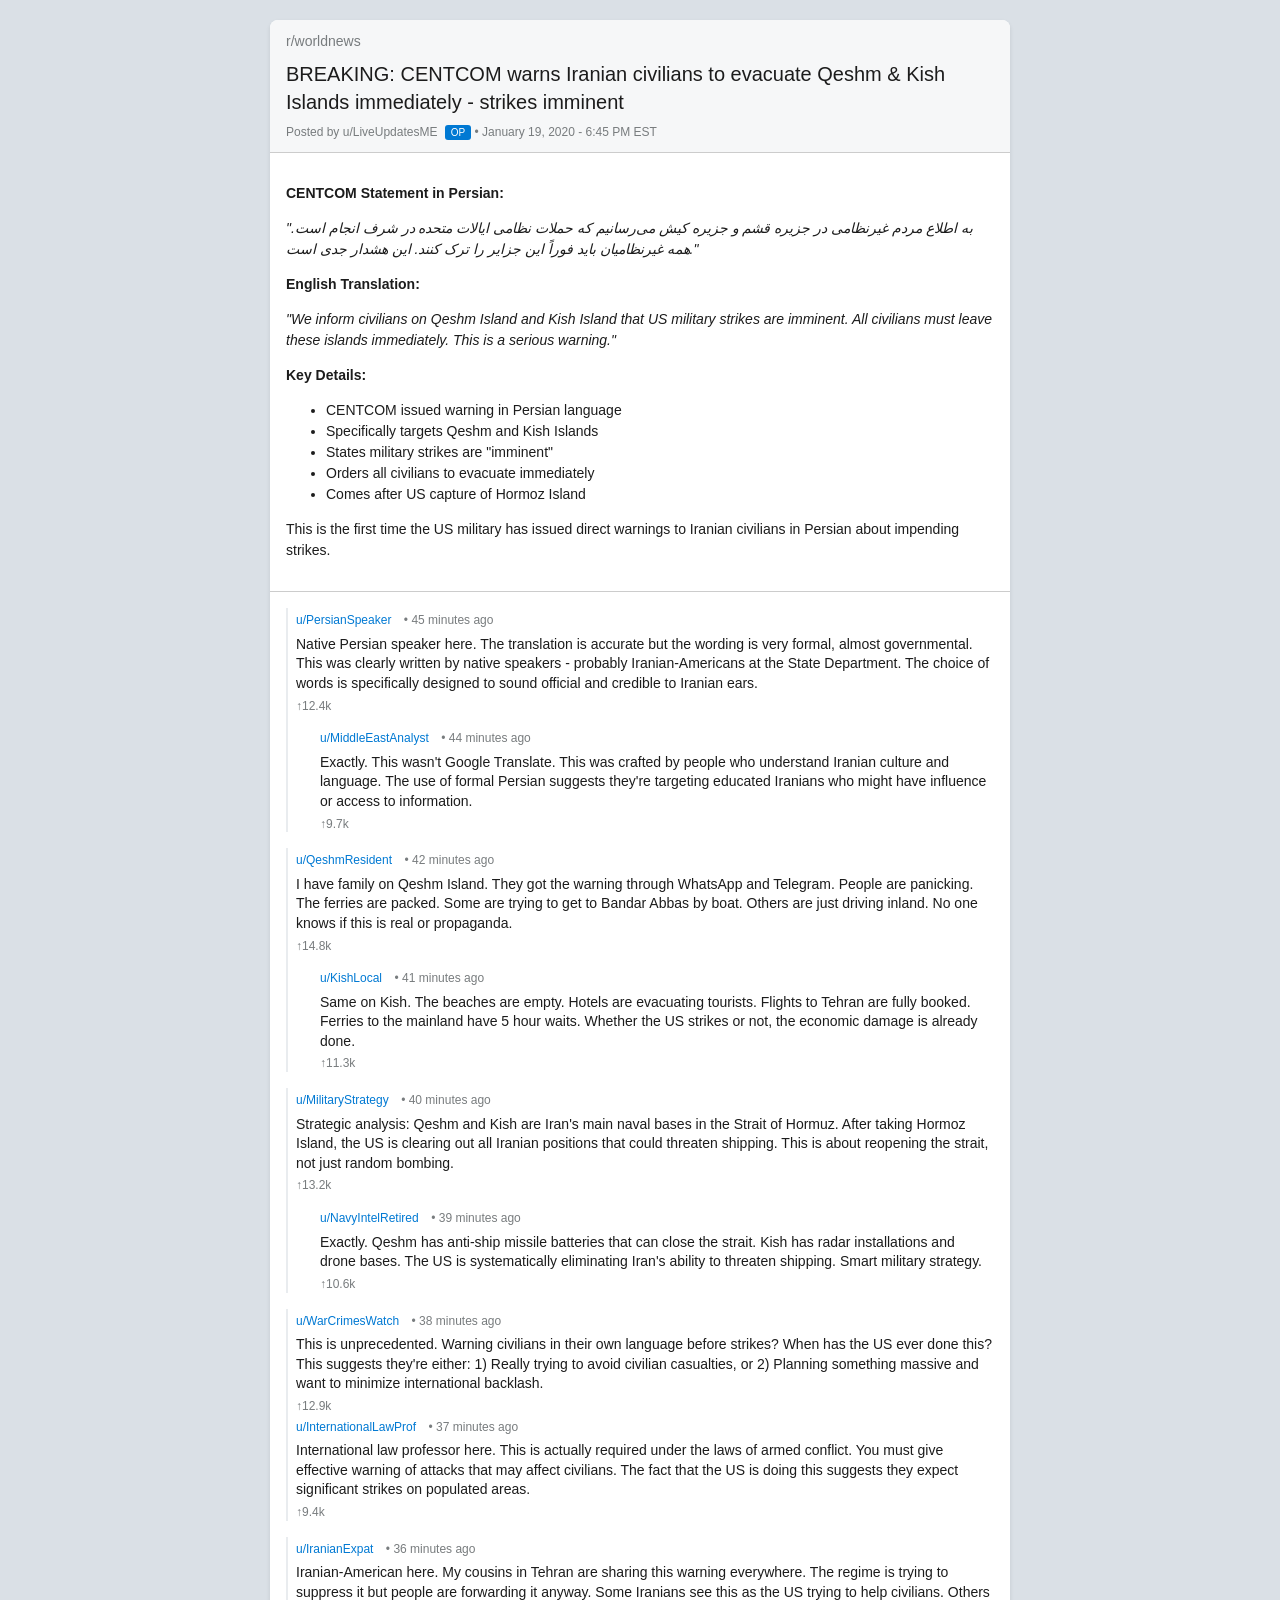
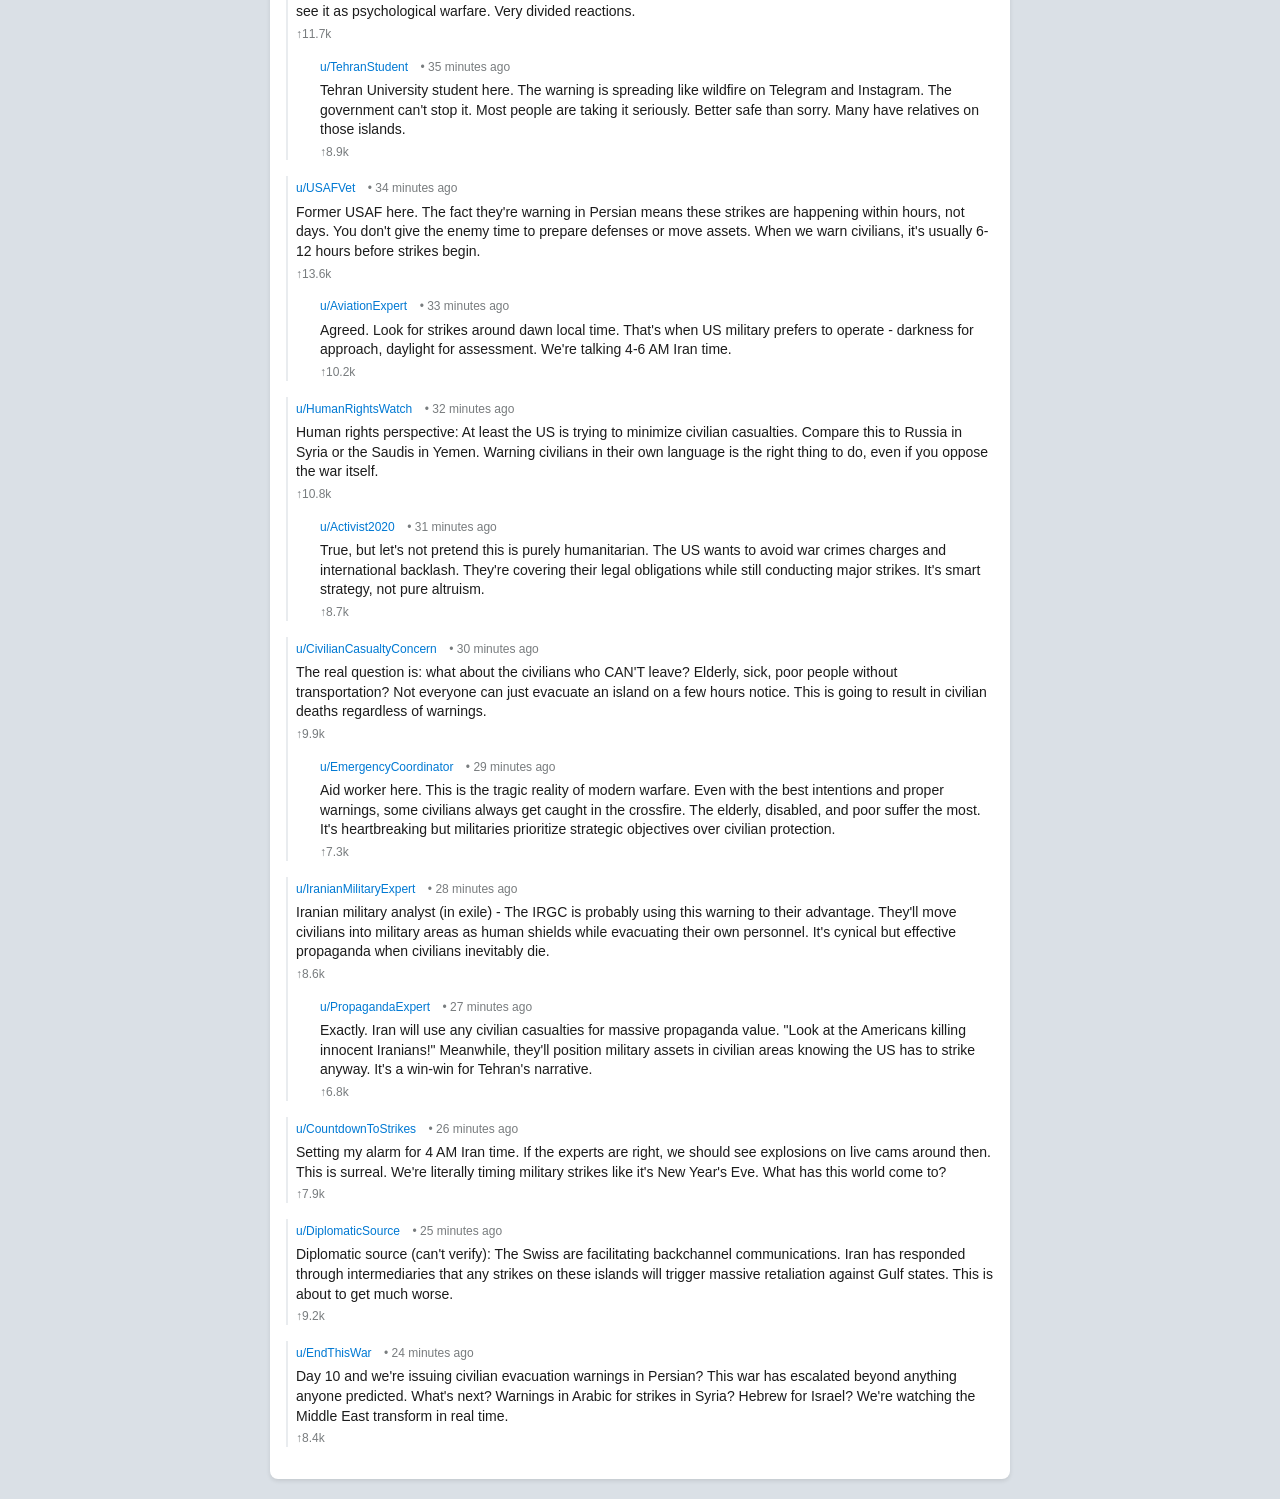
==== index.html @ 0b75e884 "v1082: The US CENTCOM has now released a warning. warning Iranian civlians in Qesham Island to leave" ====
<!DOCTYPE html>
<html lang="en">
<head>
    <meta charset="UTF-8">
    <meta name="viewport" content="width=device-width, initial-scale=1.0">
    <title>BREAKING: CENTCOM warns Iranian civilians to evacuate Qeshm & Kish Islands immediately - strikes imminent : r/worldnews</title>
    <style>
        body {
            font-family: -apple-system, BlinkMacSystemFont, 'Segoe UI', Roboto, Oxygen, Ubuntu, Cantarell, sans-serif;
            background-color: #dae0e6;
            color: #1c1c1c;
            margin: 0;
            padding: 20px;
            line-height: 1.4;
        }
        .reddit-container {
            max-width: 740px;
            margin: 0 auto;
            background-color: white;
            border-radius: 8px;
            box-shadow: 0 2px 4px rgba(0,0,0,0.1);
        }
        .post-header {
            padding: 12px 16px;
            border-bottom: 1px solid #ccc;
            background-color: #f6f7f8;
            border-radius: 8px 8px 0 0;
        }
        .subreddit-name {
            font-size: 14px;
            color: #787c7e;
            margin-bottom: 8px;
        }
        .post-title {
            font-size: 20px;
            font-weight: 500;
            color: #1c1c1c;
            margin: 0;
        }
        .post-meta {
            font-size: 12px;
            color: #787c7e;
            margin-top: 8px;
        }
        .post-content {
            padding: 16px;
            font-size: 14px;
            line-height: 1.5;
        }
        .comments-section {
            border-top: 1px solid #ccc;
            padding: 16px;
        }
        .comment {
            margin-bottom: 16px;
            padding-left: 8px;
            border-left: 2px solid #e9ecef;
        }
        .comment-author {
            font-weight: 500;
            color: #0079d3;
            font-size: 12px;
        }
        .comment-time {
            color: #787c7e;
            font-size: 12px;
            margin-left: 8px;
        }
        .comment-body {
            font-size: 14px;
            margin-top: 4px;
            color: #1c1c1c;
        }
        .comment-score {
            font-size: 12px;
            color: #787c7e;
            margin-top: 4px;
        }
        .reply {
            margin-left: 24px;
            margin-top: 12px;
        }
        .vote-buttons {
            display: inline-block;
            margin-right: 8px;
        }
        .vote-arrow {
            color: #878a8c;
            font-size: 16px;
            margin-right: 4px;
        }
        .op-tag {
            background-color: #0079d3;
            color: white;
            padding: 2px 6px;
            border-radius: 3px;
            font-size: 10px;
            font-weight: 500;
            margin-left: 4px;
        }
        .edit-tag {
            color: #787c7e;
            font-size: 11px;
            margin-left: 8px;
            font-style: italic;
        }
    </style>
</head>
<body>
    <div class="reddit-container">
        <div class="post-header">
            <div class="subreddit-name">r/worldnews</div>
            <h1 class="post-title">BREAKING: CENTCOM warns Iranian civilians to evacuate Qeshm & Kish Islands immediately - strikes imminent</h1>
            <div class="post-meta">Posted by u/LiveUpdatesME <span class="op-tag">OP</span> • January 19, 2020 - 6:45 PM EST</div>
        </div>
        
        <div class="post-content">
            <p><strong>CENTCOM Statement in Persian:</strong></p>
            <p><em>"به اطلاع مردم غیرنظامی در جزیره قشم و جزیره کیش می‌رسانیم که حملات نظامی ایالات متحده در شرف انجام است. همه غیرنظامیان باید فوراً این جزایر را ترک کنند. این هشدار جدی است."</em></p>
            
            <p><strong>English Translation:</strong></p>
            <p><em>"We inform civilians on Qeshm Island and Kish Island that US military strikes are imminent. All civilians must leave these islands immediately. This is a serious warning."</em></p>
            
            <p><strong>Key Details:</strong></p>
            <ul>
                <li>CENTCOM issued warning in Persian language</li>
                <li>Specifically targets Qeshm and Kish Islands</li>
                <li>States military strikes are "imminent"</li>
                <li>Orders all civilians to evacuate immediately</li>
                <li>Comes after US capture of Hormoz Island</li>
            </ul>
            
            <p>This is the first time the US military has issued direct warnings to Iranian civilians in Persian about impending strikes.</p>
        </div>
        
        <div class="comments-section">
            <div class="comment">
                <div>
                    <span class="comment-author">u/PersianSpeaker</span>
                    <span class="comment-time">• 45 minutes ago</span>
                </div>
                <div class="comment-body">
                    Native Persian speaker here. The translation is accurate but the wording is very formal, almost governmental. This was clearly written by native speakers - probably Iranian-Americans at the State Department. The choice of words is specifically designed to sound official and credible to Iranian ears.
                </div>
                <div class="comment-score">↑12.4k</div>
                
                <div class="reply">
                    <div>
                        <span class="comment-author">u/MiddleEastAnalyst</span>
                        <span class="comment-time">• 44 minutes ago</span>
                    </div>
                    <div class="comment-body">
                    Exactly. This wasn't Google Translate. This was crafted by people who understand Iranian culture and language. The use of formal Persian suggests they're targeting educated Iranians who might have influence or access to information.
                    </div>
                    <div class="comment-score">↑9.7k</div>
                </div>
            </div>
            
            <div class="comment">
                <div>
                    <span class="comment-author">u/QeshmResident</span>
                    <span class="comment-time">• 42 minutes ago</span>
                </div>
                <div class="comment-body">
                    I have family on Qeshm Island. They got the warning through WhatsApp and Telegram. People are panicking. The ferries are packed. Some are trying to get to Bandar Abbas by boat. Others are just driving inland. No one knows if this is real or propaganda.
                </div>
                <div class="comment-score">↑14.8k</div>
                
                <div class="reply">
                    <div>
                        <span class="comment-author">u/KishLocal</span>
                        <span class="comment-time">• 41 minutes ago</span>
                    </div>
                    <div class="comment-body">
                    Same on Kish. The beaches are empty. Hotels are evacuating tourists. Flights to Tehran are fully booked. Ferries to the mainland have 5 hour waits. Whether the US strikes or not, the economic damage is already done.
                    </div>
                    <div class="comment-score">↑11.3k</div>
                </div>
            </div>
            
            <div class="comment">
                <div>
                    <span class="comment-author">u/MilitaryStrategy</span>
                    <span class="comment-time">• 40 minutes ago</span>
                </div>
                <div class="comment-body">
                    Strategic analysis: Qeshm and Kish are Iran's main naval bases in the Strait of Hormuz. After taking Hormoz Island, the US is clearing out all Iranian positions that could threaten shipping. This is about reopening the strait, not just random bombing.
                </div>
                <div class="comment-score">↑13.2k</div>
                
                <div class="reply">
                    <div>
                        <span class="comment-author">u/NavyIntelRetired</span>
                        <span class="comment-time">• 39 minutes ago</span>
                    </div>
                    <div class="comment-body">
                    Exactly. Qeshm has anti-ship missile batteries that can close the strait. Kish has radar installations and drone bases. The US is systematically eliminating Iran's ability to threaten shipping. Smart military strategy.
                    </div>
                    <div class="comment-score">↑10.6k</div>
                </div>
            </div>
            
            <div class="comment">
                <div>
                    <span class="comment-author">u/WarCrimesWatch</span>
                    <span class="comment-time">• 38 minutes ago</span>
                </div>
                <div class="comment-body">
                    This is unprecedented. Warning civilians in their own language before strikes? When has the US ever done this? This suggests they're either: 1) Really trying to avoid civilian casualties, or 2) Planning something massive and want to minimize international backlash.
                </div>
                <div class="comment-score">↑12.9k</div>
                
                <div>
                    <span class="comment-author">u/InternationalLawProf</span>
                    <span class="comment-time">• 37 minutes ago</span>
                </div>
                <div class="comment-body">
                International law professor here. This is actually required under the laws of armed conflict. You must give effective warning of attacks that may affect civilians. The fact that the US is doing this suggests they expect significant strikes on populated areas.
                </div>
                <div class="comment-score">↑9.4k</div>
            </div>
            
            <div class="comment">
                <div>
                    <span class="comment-author">u/IranianExpat</span>
                    <span class="comment-time">• 36 minutes ago</span>
                </div>
                <div class="comment-body">
                    Iranian-American here. My cousins in Tehran are sharing this warning everywhere. The regime is trying to suppress it but people are forwarding it anyway. Some Iranians see this as the US trying to help civilians. Others see it as psychological warfare. Very divided reactions.
                </div>
                <div class="comment-score">↑11.7k</div>
                
                <div class="reply">
                    <div>
                        <span class="comment-author">u/TehranStudent</span>
                        <span class="comment-time">• 35 minutes ago</span>
                    </div>
                    <div class="comment-body">
                    Tehran University student here. The warning is spreading like wildfire on Telegram and Instagram. The government can't stop it. Most people are taking it seriously. Better safe than sorry. Many have relatives on those islands.
                    </div>
                    <div class="comment-score">↑8.9k</div>
                </div>
            </div>
            
            <div class="comment">
                <div>
                    <span class="comment-author">u/USAFVet</span>
                    <span class="comment-time">• 34 minutes ago</span>
                </div>
                <div class="comment-body">
                    Former USAF here. The fact they're warning in Persian means these strikes are happening within hours, not days. You don't give the enemy time to prepare defenses or move assets. When we warn civilians, it's usually 6-12 hours before strikes begin.
                </div>
                <div class="comment-score">↑13.6k</div>
                
                <div class="reply">
                    <div>
                        <span class="comment-author">u/AviationExpert</span>
                        <span class="comment-time">• 33 minutes ago</span>
                    </div>
                    <div class="comment-body">
                    Agreed. Look for strikes around dawn local time. That's when US military prefers to operate - darkness for approach, daylight for assessment. We're talking 4-6 AM Iran time.
                    </div>
                    <div class="comment-score">↑10.2k</div>
                </div>
            </div>
            
            <div class="comment">
                <div>
                    <span class="comment-author">u/HumanRightsWatch</span>
                    <span class="comment-time">• 32 minutes ago</span>
                </div>
                <div class="comment-body">
                    Human rights perspective: At least the US is trying to minimize civilian casualties. Compare this to Russia in Syria or the Saudis in Yemen. Warning civilians in their own language is the right thing to do, even if you oppose the war itself.
                </div>
                <div class="comment-score">↑10.8k</div>
                
                <div class="reply">
                    <div>
                        <span class="comment-author">u/Activist2020</span>
                        <span class="comment-time">• 31 minutes ago</span>
                    </div>
                    <div class="comment-body">
                    True, but let's not pretend this is purely humanitarian. The US wants to avoid war crimes charges and international backlash. They're covering their legal obligations while still conducting major strikes. It's smart strategy, not pure altruism.
                    </div>
                    <div class="comment-score">↑8.7k</div>
                </div>
            </div>
            
            <div class="comment">
                <div>
                    <span class="comment-author">u/CivilianCasualtyConcern</span>
                    <span class="comment-time">• 30 minutes ago</span>
                </div>
                <div class="comment-body">
                    The real question is: what about the civilians who CAN'T leave? Elderly, sick, poor people without transportation? Not everyone can just evacuate an island on a few hours notice. This is going to result in civilian deaths regardless of warnings.
                </div>
                <div class="comment-score">↑9.9k</div>
                
                <div class="reply">
                    <div>
                        <span class="comment-author">u/EmergencyCoordinator</span>
                        <span class="comment-time">• 29 minutes ago</span>
                    </div>
                    <div class="comment-body">
                    Aid worker here. This is the tragic reality of modern warfare. Even with the best intentions and proper warnings, some civilians always get caught in the crossfire. The elderly, disabled, and poor suffer the most. It's heartbreaking but militaries prioritize strategic objectives over civilian protection.
                    </div>
                    <div class="comment-score">↑7.3k</div>
                </div>
            </div>
            
            <div class="comment">
                <div>
                    <span class="comment-author">u/IranianMilitaryExpert</span>
                    <span class="comment-time">• 28 minutes ago</span>
                </div>
                <div class="comment-body">
                    Iranian military analyst (in exile) - The IRGC is probably using this warning to their advantage. They'll move civilians into military areas as human shields while evacuating their own personnel. It's cynical but effective propaganda when civilians inevitably die.
                </div>
                <div class="comment-score">↑8.6k</div>
                
                <div class="reply">
                    <div>
                        <span class="comment-author">u/PropagandaExpert</span>
                        <span class="comment-time">• 27 minutes ago</span>
                    </div>
                    <div class="comment-body">
                    Exactly. Iran will use any civilian casualties for massive propaganda value. "Look at the Americans killing innocent Iranians!" Meanwhile, they'll position military assets in civilian areas knowing the US has to strike anyway. It's a win-win for Tehran's narrative.
                    </div>
                    <div class="comment-score">↑6.8k</div>
                </div>
            </div>
            
            <div class="comment">
                <div>
                    <span class="comment-author">u/CountdownToStrikes</span>
                    <span class="comment-time">• 26 minutes ago</span>
                </div>
                <div class="comment-body">
                    Setting my alarm for 4 AM Iran time. If the experts are right, we should see explosions on live cams around then. This is surreal. We're literally timing military strikes like it's New Year's Eve. What has this world come to?
                </div>
                <div class="comment-score">↑7.9k</div>
            </div>
            
            <div class="comment">
                <div>
                    <span class="comment-author">u/DiplomaticSource</span>
                    <span class="comment-time">• 25 minutes ago</span>
                </div>
                <div class="comment-body">
                    Diplomatic source (can't verify): The Swiss are facilitating backchannel communications. Iran has responded through intermediaries that any strikes on these islands will trigger massive retaliation against Gulf states. This is about to get much worse.
                </div>
                <div class="comment-score">↑9.2k</div>
            </div>
            
            <div class="comment">
                <div>
                    <span class="comment-author">u/EndThisWar</span>
                    <span class="comment-time">• 24 minutes ago</span>
                </div>
                <div class="comment-body">
                    Day 10 and we're issuing civilian evacuation warnings in Persian? This war has escalated beyond anything anyone predicted. What's next? Warnings in Arabic for strikes in Syria? Hebrew for Israel? We're watching the Middle East transform in real time.
                </div>
                <div class="comment-score">↑8.4k</div>
            </div>
        </div>
    </div>
<script defer src="https://static.cloudflareinsights.com/beacon.min.js/v8c78df7c7c0f484497ecbca7046644da1771523124516" integrity="sha512-8DS7rgIrAmghBFwoOTujcf6D9rXvH8xm8JQ1Ja01h9QX8EzXldiszufYa4IFfKdLUKTTrnSFXLDkUEOTrZQ8Qg==" data-cf-beacon='{"version":"2024.11.0","token":"4c6229722a6346bc8eb5cb0e5eae5d41","server_timing":{"name":{"cfCacheStatus":true,"cfEdge":true,"cfExtPri":true,"cfL4":true,"cfOrigin":true,"cfSpeedBrain":true},"location_startswith":null}}' crossorigin="anonymous"></script>
</body>
</html>
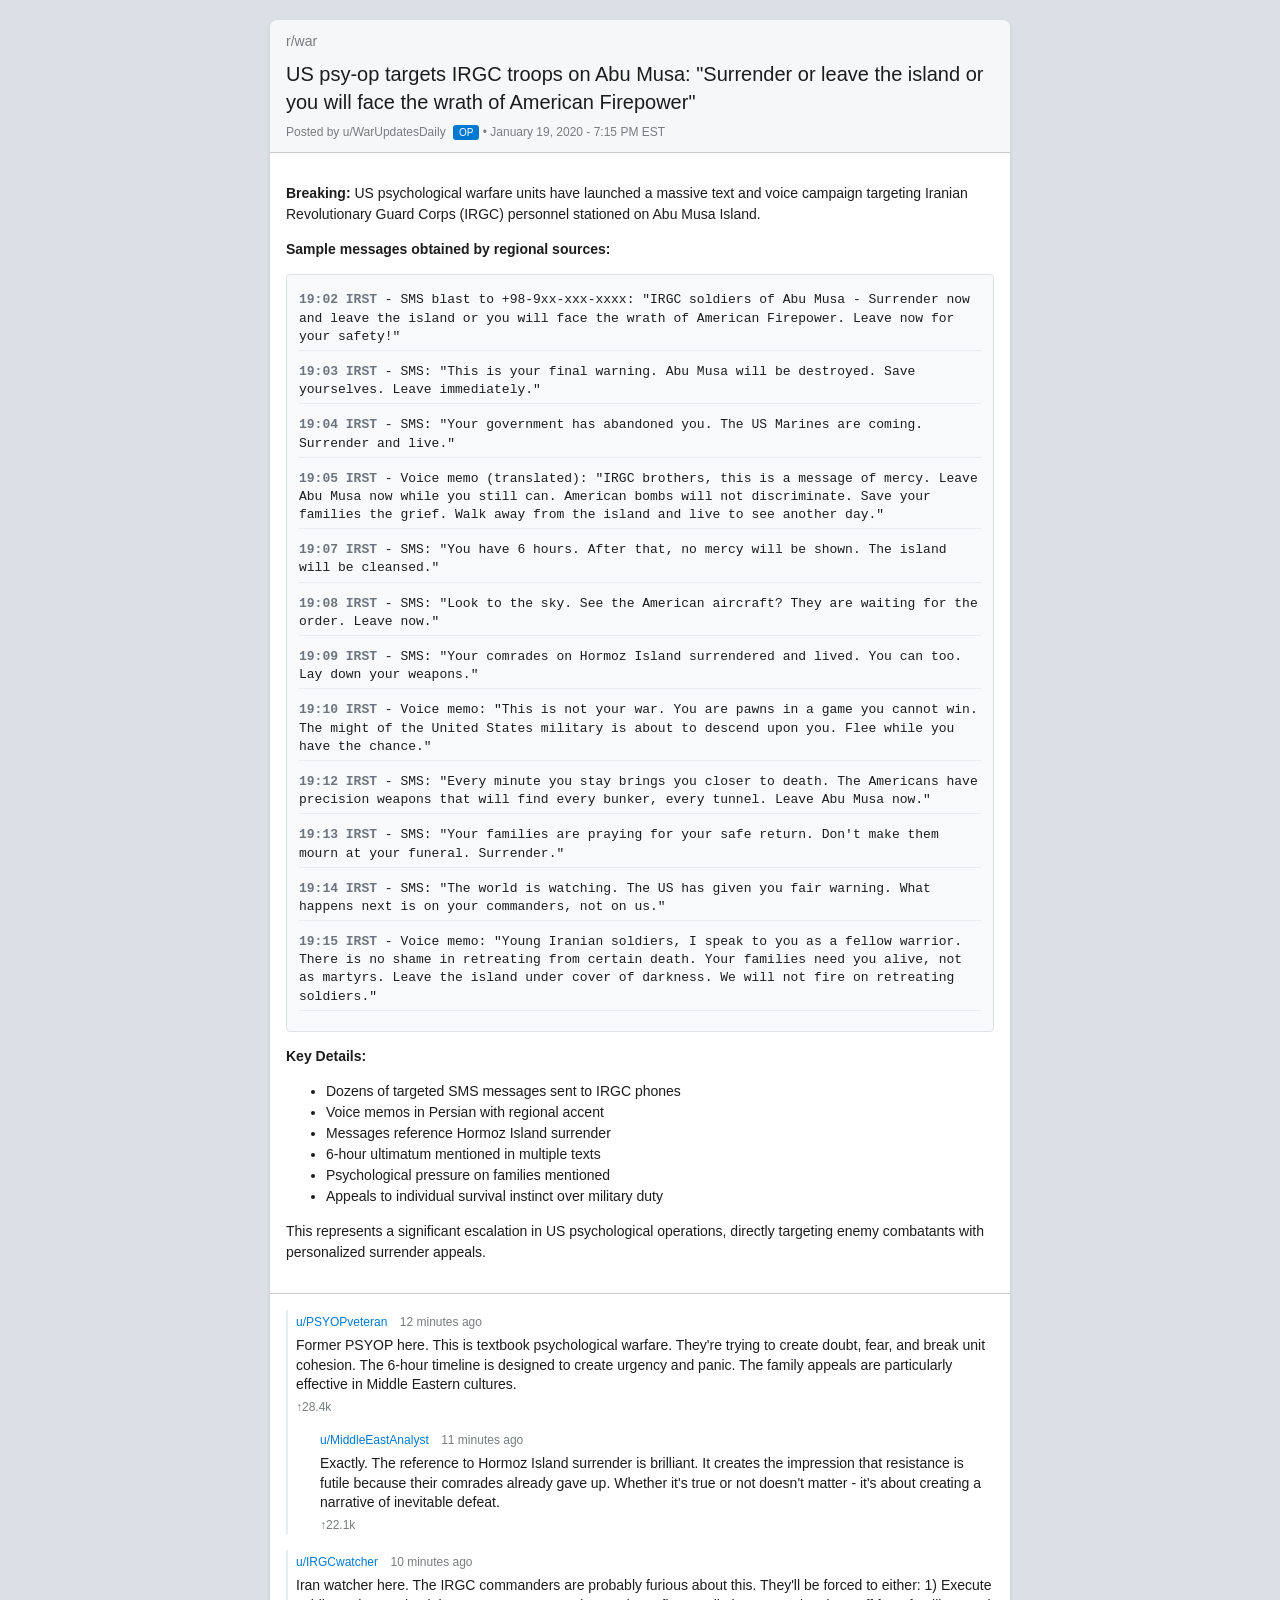
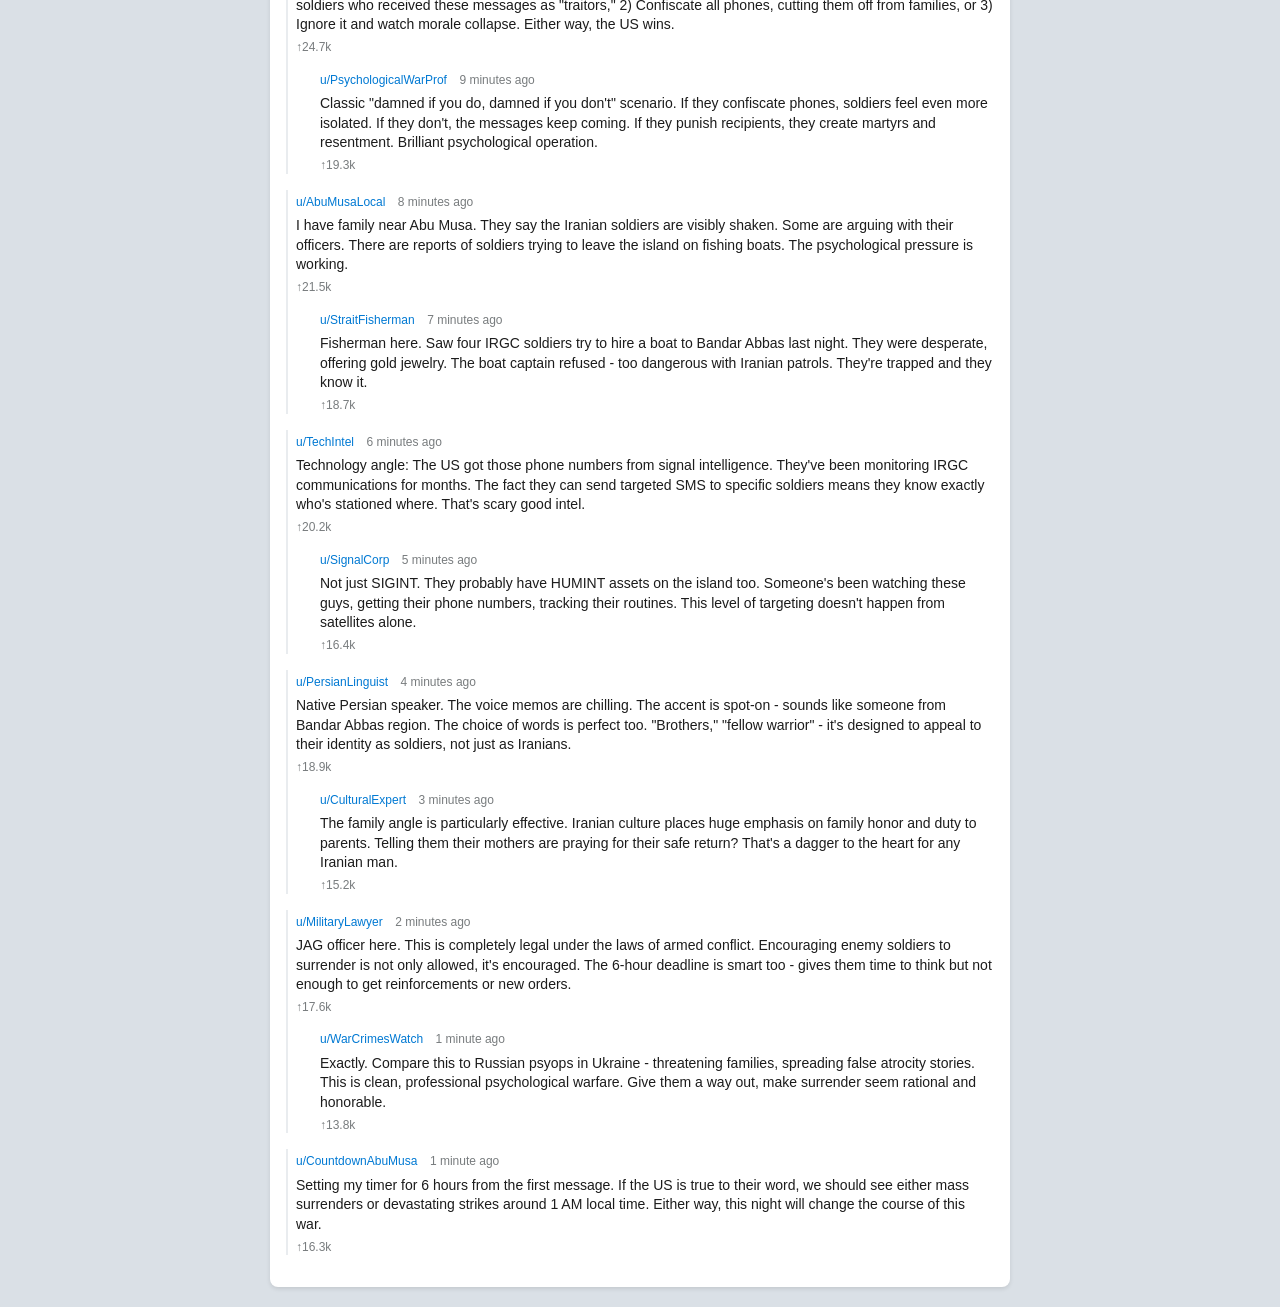
==== commit 164e4710: "v1083: Alognside that the US has run a psychological campaign against IRGC troops in Abu Musa Island" ====
--- a/index.html
+++ b/index.html
@@ -3,7 +3,7 @@
 <head>
     <meta charset="UTF-8">
     <meta name="viewport" content="width=device-width, initial-scale=1.0">
-    <title>BREAKING: CENTCOM warns Iranian civilians to evacuate Qeshm & Kish Islands immediately - strikes imminent : r/worldnews</title>
+    <title>US psy-op targets IRGC troops on Abu Musa: "Surrender or face American firepower" - dozens of texts/voice memos sent : r/war</title>
     <style>
         body {
             font-family: -apple-system, BlinkMacSystemFont, 'Segoe UI', Roboto, Oxygen, Ubuntu, Cantarell, sans-serif;
@@ -104,263 +104,241 @@
             margin-left: 8px;
             font-style: italic;
         }
+        .message-log {
+            background: #f8f9fa;
+            border: 1px solid #dee2e6;
+            border-radius: 4px;
+            padding: 12px;
+            margin: 8px 0;
+            font-family: monospace;
+            font-size: 13px;
+            line-height: 1.4;
+        }
+        .message-entry {
+            margin-bottom: 8px;
+            padding: 4px 0;
+            border-bottom: 1px solid #e9ecef;
+        }
+        .timestamp {
+            color: #6c757d;
+            font-weight: bold;
+        }
+        .voice-memo {
+            background: #e3f2fd;
+            border-left: 3px solid #2196f3;
+            padding: 8px 12px;
+            margin: 8px 0;
+            font-style: italic;
+        }
     </style>
 </head>
 <body>
     <div class="reddit-container">
         <div class="post-header">
-            <div class="subreddit-name">r/worldnews</div>
-            <h1 class="post-title">BREAKING: CENTCOM warns Iranian civilians to evacuate Qeshm & Kish Islands immediately - strikes imminent</h1>
-            <div class="post-meta">Posted by u/LiveUpdatesME <span class="op-tag">OP</span> • January 19, 2020 - 6:45 PM EST</div>
+            <div class="subreddit-name">r/war</div>
+            <h1 class="post-title">US psy-op targets IRGC troops on Abu Musa: "Surrender or leave the island or you will face the wrath of American Firepower"</h1>
+            <div class="post-meta">Posted by u/WarUpdatesDaily <span class="op-tag">OP</span> • January 19, 2020 - 7:15 PM EST</div>
         </div>
         
         <div class="post-content">
-            <p><strong>CENTCOM Statement in Persian:</strong></p>
-            <p><em>"به اطلاع مردم غیرنظامی در جزیره قشم و جزیره کیش می‌رسانیم که حملات نظامی ایالات متحده در شرف انجام است. همه غیرنظامیان باید فوراً این جزایر را ترک کنند. این هشدار جدی است."</em></p>
-            
-            <p><strong>English Translation:</strong></p>
-            <p><em>"We inform civilians on Qeshm Island and Kish Island that US military strikes are imminent. All civilians must leave these islands immediately. This is a serious warning."</em></p>
+            <p><strong>Breaking:</strong> US psychological warfare units have launched a massive text and voice campaign targeting Iranian Revolutionary Guard Corps (IRGC) personnel stationed on Abu Musa Island.</p>
+            
+            <p><strong>Sample messages obtained by regional sources:</strong></p>
+            
+            <div class="message-log">
+                <div class="message-entry">
+                    <span class="timestamp">19:02 IRST</span> - SMS blast to +98-9xx-xxx-xxxx: "IRGC soldiers of Abu Musa - Surrender now and leave the island or you will face the wrath of American Firepower. Leave now for your safety!"
+                </div>
+                <div class="message-entry">
+                    <span class="timestamp">19:03 IRST</span> - SMS: "This is your final warning. Abu Musa will be destroyed. Save yourselves. Leave immediately."
+                </div>
+                <div class="message-entry">
+                    <span class="timestamp">19:04 IRST</span> - SMS: "Your government has abandoned you. The US Marines are coming. Surrender and live."
+                </div>
+                <div class="message-entry">
+                    <span class="timestamp">19:05 IRST</span> - Voice memo (translated): "IRGC brothers, this is a message of mercy. Leave Abu Musa now while you still can. American bombs will not discriminate. Save your families the grief. Walk away from the island and live to see another day."
+                </div>
+                <div class="message-entry">
+                    <span class="timestamp">19:07 IRST</span> - SMS: "You have 6 hours. After that, no mercy will be shown. The island will be cleansed."
+                </div>
+                <div class="message-entry">
+                    <span class="timestamp">19:08 IRST</span> - SMS: "Look to the sky. See the American aircraft? They are waiting for the order. Leave now."
+                </div>
+                <div class="message-entry">
+                    <span class="timestamp">19:09 IRST</span> - SMS: "Your comrades on Hormoz Island surrendered and lived. You can too. Lay down your weapons."
+                </div>
+                <div class="message-entry">
+                    <span class="timestamp">19:10 IRST</span> - Voice memo: "This is not your war. You are pawns in a game you cannot win. The might of the United States military is about to descend upon you. Flee while you have the chance."
+                </div>
+                <div class="message-entry">
+                    <span class="timestamp">19:12 IRST</span> - SMS: "Every minute you stay brings you closer to death. The Americans have precision weapons that will find every bunker, every tunnel. Leave Abu Musa now."
+                </div>
+                <div class="message-entry">
+                    <span class="timestamp">19:13 IRST</span> - SMS: "Your families are praying for your safe return. Don't make them mourn at your funeral. Surrender."
+                </div>
+                <div class="message-entry">
+                    <span class="timestamp">19:14 IRST</span> - SMS: "The world is watching. The US has given you fair warning. What happens next is on your commanders, not on us."
+                </div>
+                <div class="message-entry">
+                    <span class="timestamp">19:15 IRST</span> - Voice memo: "Young Iranian soldiers, I speak to you as a fellow warrior. There is no shame in retreating from certain death. Your families need you alive, not as martyrs. Leave the island under cover of darkness. We will not fire on retreating soldiers."
+                </div>
+            </div>
             
             <p><strong>Key Details:</strong></p>
             <ul>
-                <li>CENTCOM issued warning in Persian language</li>
-                <li>Specifically targets Qeshm and Kish Islands</li>
-                <li>States military strikes are "imminent"</li>
-                <li>Orders all civilians to evacuate immediately</li>
-                <li>Comes after US capture of Hormoz Island</li>
+                <li>Dozens of targeted SMS messages sent to IRGC phones</li>
+                <li>Voice memos in Persian with regional accent</li>
+                <li>Messages reference Hormoz Island surrender</li>
+                <li>6-hour ultimatum mentioned in multiple texts</li>
+                <li>Psychological pressure on families mentioned</li>
+                <li>Appeals to individual survival instinct over military duty</li>
             </ul>
             
-            <p>This is the first time the US military has issued direct warnings to Iranian civilians in Persian about impending strikes.</p>
+            <p>This represents a significant escalation in US psychological operations, directly targeting enemy combatants with personalized surrender appeals.</p>
         </div>
         
         <div class="comments-section">
             <div class="comment">
                 <div>
-                    <span class="comment-author">u/PersianSpeaker</span>
-                    <span class="comment-time">• 45 minutes ago</span>
-                </div>
-                <div class="comment-body">
-                    Native Persian speaker here. The translation is accurate but the wording is very formal, almost governmental. This was clearly written by native speakers - probably Iranian-Americans at the State Department. The choice of words is specifically designed to sound official and credible to Iranian ears.
-                </div>
-                <div class="comment-score">↑12.4k</div>
+                    <span class="comment-author">u/PSYOPveteran</span>
+                    <span class="comment-time">12 minutes ago</span>
+                </div>
+                <div class="comment-body">
+                    Former PSYOP here. This is textbook psychological warfare. They're trying to create doubt, fear, and break unit cohesion. The 6-hour timeline is designed to create urgency and panic. The family appeals are particularly effective in Middle Eastern cultures.
+                </div>
+                <div class="comment-score">↑28.4k</div>
                 
                 <div class="reply">
                     <div>
                         <span class="comment-author">u/MiddleEastAnalyst</span>
-                        <span class="comment-time">• 44 minutes ago</span>
-                    </div>
-                    <div class="comment-body">
-                    Exactly. This wasn't Google Translate. This was crafted by people who understand Iranian culture and language. The use of formal Persian suggests they're targeting educated Iranians who might have influence or access to information.
-                    </div>
-                    <div class="comment-score">↑9.7k</div>
-                </div>
-            </div>
-            
-            <div class="comment">
-                <div>
-                    <span class="comment-author">u/QeshmResident</span>
-                    <span class="comment-time">• 42 minutes ago</span>
-                </div>
-                <div class="comment-body">
-                    I have family on Qeshm Island. They got the warning through WhatsApp and Telegram. People are panicking. The ferries are packed. Some are trying to get to Bandar Abbas by boat. Others are just driving inland. No one knows if this is real or propaganda.
-                </div>
-                <div class="comment-score">↑14.8k</div>
-                
-                <div class="reply">
-                    <div>
-                        <span class="comment-author">u/KishLocal</span>
-                        <span class="comment-time">• 41 minutes ago</span>
-                    </div>
-                    <div class="comment-body">
-                    Same on Kish. The beaches are empty. Hotels are evacuating tourists. Flights to Tehran are fully booked. Ferries to the mainland have 5 hour waits. Whether the US strikes or not, the economic damage is already done.
-                    </div>
-                    <div class="comment-score">↑11.3k</div>
-                </div>
-            </div>
-            
-            <div class="comment">
-                <div>
-                    <span class="comment-author">u/MilitaryStrategy</span>
-                    <span class="comment-time">• 40 minutes ago</span>
-                </div>
-                <div class="comment-body">
-                    Strategic analysis: Qeshm and Kish are Iran's main naval bases in the Strait of Hormuz. After taking Hormoz Island, the US is clearing out all Iranian positions that could threaten shipping. This is about reopening the strait, not just random bombing.
-                </div>
-                <div class="comment-score">↑13.2k</div>
-                
-                <div class="reply">
-                    <div>
-                        <span class="comment-author">u/NavyIntelRetired</span>
-                        <span class="comment-time">• 39 minutes ago</span>
-                    </div>
-                    <div class="comment-body">
-                    Exactly. Qeshm has anti-ship missile batteries that can close the strait. Kish has radar installations and drone bases. The US is systematically eliminating Iran's ability to threaten shipping. Smart military strategy.
-                    </div>
-                    <div class="comment-score">↑10.6k</div>
-                </div>
-            </div>
-            
-            <div class="comment">
-                <div>
-                    <span class="comment-author">u/WarCrimesWatch</span>
-                    <span class="comment-time">• 38 minutes ago</span>
-                </div>
-                <div class="comment-body">
-                    This is unprecedented. Warning civilians in their own language before strikes? When has the US ever done this? This suggests they're either: 1) Really trying to avoid civilian casualties, or 2) Planning something massive and want to minimize international backlash.
-                </div>
-                <div class="comment-score">↑12.9k</div>
-                
-                <div>
-                    <span class="comment-author">u/InternationalLawProf</span>
-                    <span class="comment-time">• 37 minutes ago</span>
-                </div>
-                <div class="comment-body">
-                International law professor here. This is actually required under the laws of armed conflict. You must give effective warning of attacks that may affect civilians. The fact that the US is doing this suggests they expect significant strikes on populated areas.
-                </div>
-                <div class="comment-score">↑9.4k</div>
-            </div>
-            
-            <div class="comment">
-                <div>
-                    <span class="comment-author">u/IranianExpat</span>
-                    <span class="comment-time">• 36 minutes ago</span>
-                </div>
-                <div class="comment-body">
-                    Iranian-American here. My cousins in Tehran are sharing this warning everywhere. The regime is trying to suppress it but people are forwarding it anyway. Some Iranians see this as the US trying to help civilians. Others see it as psychological warfare. Very divided reactions.
-                </div>
-                <div class="comment-score">↑11.7k</div>
-                
-                <div class="reply">
-                    <div>
-                        <span class="comment-author">u/TehranStudent</span>
-                        <span class="comment-time">• 35 minutes ago</span>
-                    </div>
-                    <div class="comment-body">
-                    Tehran University student here. The warning is spreading like wildfire on Telegram and Instagram. The government can't stop it. Most people are taking it seriously. Better safe than sorry. Many have relatives on those islands.
-                    </div>
-                    <div class="comment-score">↑8.9k</div>
-                </div>
-            </div>
-            
-            <div class="comment">
-                <div>
-                    <span class="comment-author">u/USAFVet</span>
-                    <span class="comment-time">• 34 minutes ago</span>
-                </div>
-                <div class="comment-body">
-                    Former USAF here. The fact they're warning in Persian means these strikes are happening within hours, not days. You don't give the enemy time to prepare defenses or move assets. When we warn civilians, it's usually 6-12 hours before strikes begin.
-                </div>
-                <div class="comment-score">↑13.6k</div>
-                
-                <div class="reply">
-                    <div>
-                        <span class="comment-author">u/AviationExpert</span>
-                        <span class="comment-time">• 33 minutes ago</span>
-                    </div>
-                    <div class="comment-body">
-                    Agreed. Look for strikes around dawn local time. That's when US military prefers to operate - darkness for approach, daylight for assessment. We're talking 4-6 AM Iran time.
-                    </div>
-                    <div class="comment-score">↑10.2k</div>
-                </div>
-            </div>
-            
-            <div class="comment">
-                <div>
-                    <span class="comment-author">u/HumanRightsWatch</span>
-                    <span class="comment-time">• 32 minutes ago</span>
-                </div>
-                <div class="comment-body">
-                    Human rights perspective: At least the US is trying to minimize civilian casualties. Compare this to Russia in Syria or the Saudis in Yemen. Warning civilians in their own language is the right thing to do, even if you oppose the war itself.
-                </div>
-                <div class="comment-score">↑10.8k</div>
-                
-                <div class="reply">
-                    <div>
-                        <span class="comment-author">u/Activist2020</span>
-                        <span class="comment-time">• 31 minutes ago</span>
-                    </div>
-                    <div class="comment-body">
-                    True, but let's not pretend this is purely humanitarian. The US wants to avoid war crimes charges and international backlash. They're covering their legal obligations while still conducting major strikes. It's smart strategy, not pure altruism.
-                    </div>
-                    <div class="comment-score">↑8.7k</div>
-                </div>
-            </div>
-            
-            <div class="comment">
-                <div>
-                    <span class="comment-author">u/CivilianCasualtyConcern</span>
-                    <span class="comment-time">• 30 minutes ago</span>
-                </div>
-                <div class="comment-body">
-                    The real question is: what about the civilians who CAN'T leave? Elderly, sick, poor people without transportation? Not everyone can just evacuate an island on a few hours notice. This is going to result in civilian deaths regardless of warnings.
-                </div>
-                <div class="comment-score">↑9.9k</div>
-                
-                <div class="reply">
-                    <div>
-                        <span class="comment-author">u/EmergencyCoordinator</span>
-                        <span class="comment-time">• 29 minutes ago</span>
-                    </div>
-                    <div class="comment-body">
-                    Aid worker here. This is the tragic reality of modern warfare. Even with the best intentions and proper warnings, some civilians always get caught in the crossfire. The elderly, disabled, and poor suffer the most. It's heartbreaking but militaries prioritize strategic objectives over civilian protection.
-                    </div>
-                    <div class="comment-score">↑7.3k</div>
-                </div>
-            </div>
-            
-            <div class="comment">
-                <div>
-                    <span class="comment-author">u/IranianMilitaryExpert</span>
-                    <span class="comment-time">• 28 minutes ago</span>
-                </div>
-                <div class="comment-body">
-                    Iranian military analyst (in exile) - The IRGC is probably using this warning to their advantage. They'll move civilians into military areas as human shields while evacuating their own personnel. It's cynical but effective propaganda when civilians inevitably die.
-                </div>
-                <div class="comment-score">↑8.6k</div>
-                
-                <div class="reply">
-                    <div>
-                        <span class="comment-author">u/PropagandaExpert</span>
-                        <span class="comment-time">• 27 minutes ago</span>
-                    </div>
-                    <div class="comment-body">
-                    Exactly. Iran will use any civilian casualties for massive propaganda value. "Look at the Americans killing innocent Iranians!" Meanwhile, they'll position military assets in civilian areas knowing the US has to strike anyway. It's a win-win for Tehran's narrative.
-                    </div>
-                    <div class="comment-score">↑6.8k</div>
-                </div>
-            </div>
-            
-            <div class="comment">
-                <div>
-                    <span class="comment-author">u/CountdownToStrikes</span>
-                    <span class="comment-time">• 26 minutes ago</span>
-                </div>
-                <div class="comment-body">
-                    Setting my alarm for 4 AM Iran time. If the experts are right, we should see explosions on live cams around then. This is surreal. We're literally timing military strikes like it's New Year's Eve. What has this world come to?
-                </div>
-                <div class="comment-score">↑7.9k</div>
-            </div>
-            
-            <div class="comment">
-                <div>
-                    <span class="comment-author">u/DiplomaticSource</span>
-                    <span class="comment-time">• 25 minutes ago</span>
-                </div>
-                <div class="comment-body">
-                    Diplomatic source (can't verify): The Swiss are facilitating backchannel communications. Iran has responded through intermediaries that any strikes on these islands will trigger massive retaliation against Gulf states. This is about to get much worse.
-                </div>
-                <div class="comment-score">↑9.2k</div>
-            </div>
-            
-            <div class="comment">
-                <div>
-                    <span class="comment-author">u/EndThisWar</span>
-                    <span class="comment-time">• 24 minutes ago</span>
-                </div>
-                <div class="comment-body">
-                    Day 10 and we're issuing civilian evacuation warnings in Persian? This war has escalated beyond anything anyone predicted. What's next? Warnings in Arabic for strikes in Syria? Hebrew for Israel? We're watching the Middle East transform in real time.
-                </div>
-                <div class="comment-score">↑8.4k</div>
+                        <span class="comment-time">11 minutes ago</span>
+                    </div>
+                    <div class="comment-body">
+                    Exactly. The reference to Hormoz Island surrender is brilliant. It creates the impression that resistance is futile because their comrades already gave up. Whether it's true or not doesn't matter - it's about creating a narrative of inevitable defeat.
+                    </div>
+                    <div class="comment-score">↑22.1k</div>
+                </div>
+            </div>
+            
+            <div class="comment">
+                <div>
+                    <span class="comment-author">u/IRGCwatcher</span>
+                    <span class="comment-time">10 minutes ago</span>
+                </div>
+                <div class="comment-body">
+                    Iran watcher here. The IRGC commanders are probably furious about this. They'll be forced to either: 1) Execute soldiers who received these messages as "traitors," 2) Confiscate all phones, cutting them off from families, or 3) Ignore it and watch morale collapse. Either way, the US wins.
+                </div>
+                <div class="comment-score">↑24.7k</div>
+                
+                <div class="reply">
+                    <div>
+                        <span class="comment-author">u/PsychologicalWarProf</span>
+                        <span class="comment-time">9 minutes ago</span>
+                    </div>
+                    <div class="comment-body">
+                    Classic "damned if you do, damned if you don't" scenario. If they confiscate phones, soldiers feel even more isolated. If they don't, the messages keep coming. If they punish recipients, they create martyrs and resentment. Brilliant psychological operation.
+                    </div>
+                    <div class="comment-score">↑19.3k</div>
+                </div>
+            </div>
+            
+            <div class="comment">
+                <div>
+                    <span class="comment-author">u/AbuMusaLocal</span>
+                    <span class="comment-time">8 minutes ago</span>
+                </div>
+                <div class="comment-body">
+                    I have family near Abu Musa. They say the Iranian soldiers are visibly shaken. Some are arguing with their officers. There are reports of soldiers trying to leave the island on fishing boats. The psychological pressure is working.
+                </div>
+                <div class="comment-score">↑21.5k</div>
+                
+                <div class="reply">
+                    <div>
+                        <span class="comment-author">u/StraitFisherman</span>
+                        <span class="comment-time">7 minutes ago</span>
+                    </div>
+                    <div class="comment-body">
+                    Fisherman here. Saw four IRGC soldiers try to hire a boat to Bandar Abbas last night. They were desperate, offering gold jewelry. The boat captain refused - too dangerous with Iranian patrols. They're trapped and they know it.
+                    </div>
+                    <div class="comment-score">↑18.7k</div>
+                </div>
+            </div>
+            
+            <div class="comment">
+                <div>
+                    <span class="comment-author">u/TechIntel</span>
+                    <span class="comment-time">6 minutes ago</span>
+                </div>
+                <div class="comment-body">
+                    Technology angle: The US got those phone numbers from signal intelligence. They've been monitoring IRGC communications for months. The fact they can send targeted SMS to specific soldiers means they know exactly who's stationed where. That's scary good intel.
+                </div>
+                <div class="comment-score">↑20.2k</div>
+                
+                <div class="reply">
+                    <div>
+                        <span class="comment-author">u/SignalCorp</span>
+                        <span class="comment-time">5 minutes ago</span>
+                    </div>
+                    <div class="comment-body">
+                    Not just SIGINT. They probably have HUMINT assets on the island too. Someone's been watching these guys, getting their phone numbers, tracking their routines. This level of targeting doesn't happen from satellites alone.
+                    </div>
+                    <div class="comment-score">↑16.4k</div>
+                </div>
+            </div>
+            
+            <div class="comment">
+                <div>
+                    <span class="comment-author">u/PersianLinguist</span>
+                    <span class="comment-time">4 minutes ago</span>
+                </div>
+                <div class="comment-body">
+                    Native Persian speaker. The voice memos are chilling. The accent is spot-on - sounds like someone from Bandar Abbas region. The choice of words is perfect too. "Brothers," "fellow warrior" - it's designed to appeal to their identity as soldiers, not just as Iranians.
+                </div>
+                <div class="comment-score">↑18.9k</div>
+                
+                <div class="reply">
+                    <div>
+                        <span class="comment-author">u/CulturalExpert</span>
+                        <span class="comment-time">3 minutes ago</span>
+                    </div>
+                    <div class="comment-body">
+                    The family angle is particularly effective. Iranian culture places huge emphasis on family honor and duty to parents. Telling them their mothers are praying for their safe return? That's a dagger to the heart for any Iranian man.
+                    </div>
+                    <div class="comment-score">↑15.2k</div>
+                </div>
+            </div>
+            
+            <div class="comment">
+                <div>
+                    <span class="comment-author">u/MilitaryLawyer</span>
+                    <span class="comment-time">2 minutes ago</span>
+                </div>
+                <div class="comment-body">
+                    JAG officer here. This is completely legal under the laws of armed conflict. Encouraging enemy soldiers to surrender is not only allowed, it's encouraged. The 6-hour deadline is smart too - gives them time to think but not enough to get reinforcements or new orders.
+                </div>
+                <div class="comment-score">↑17.6k</div>
+                
+                <div class="reply">
+                    <div>
+                        <span class="comment-author">u/WarCrimesWatch</span>
+                        <span class="comment-time">1 minute ago</span>
+                    </div>
+                    <div class="comment-body">
+                    Exactly. Compare this to Russian psyops in Ukraine - threatening families, spreading false atrocity stories. This is clean, professional psychological warfare. Give them a way out, make surrender seem rational and honorable.
+                    </div>
+                    <div class="comment-score">↑13.8k</div>
+                </div>
+            </div>
+            
+            <div class="comment">
+                <div>
+                    <span class="comment-author">u/CountdownAbuMusa</span>
+                    <span class="comment-time">1 minute ago</span>
+                </div>
+                <div class="comment-body">
+                    Setting my timer for 6 hours from the first message. If the US is true to their word, we should see either mass surrenders or devastating strikes around 1 AM local time. Either way, this night will change the course of this war.
+                </div>
+                <div class="comment-score">↑16.3k</div>
             </div>
         </div>
     </div>
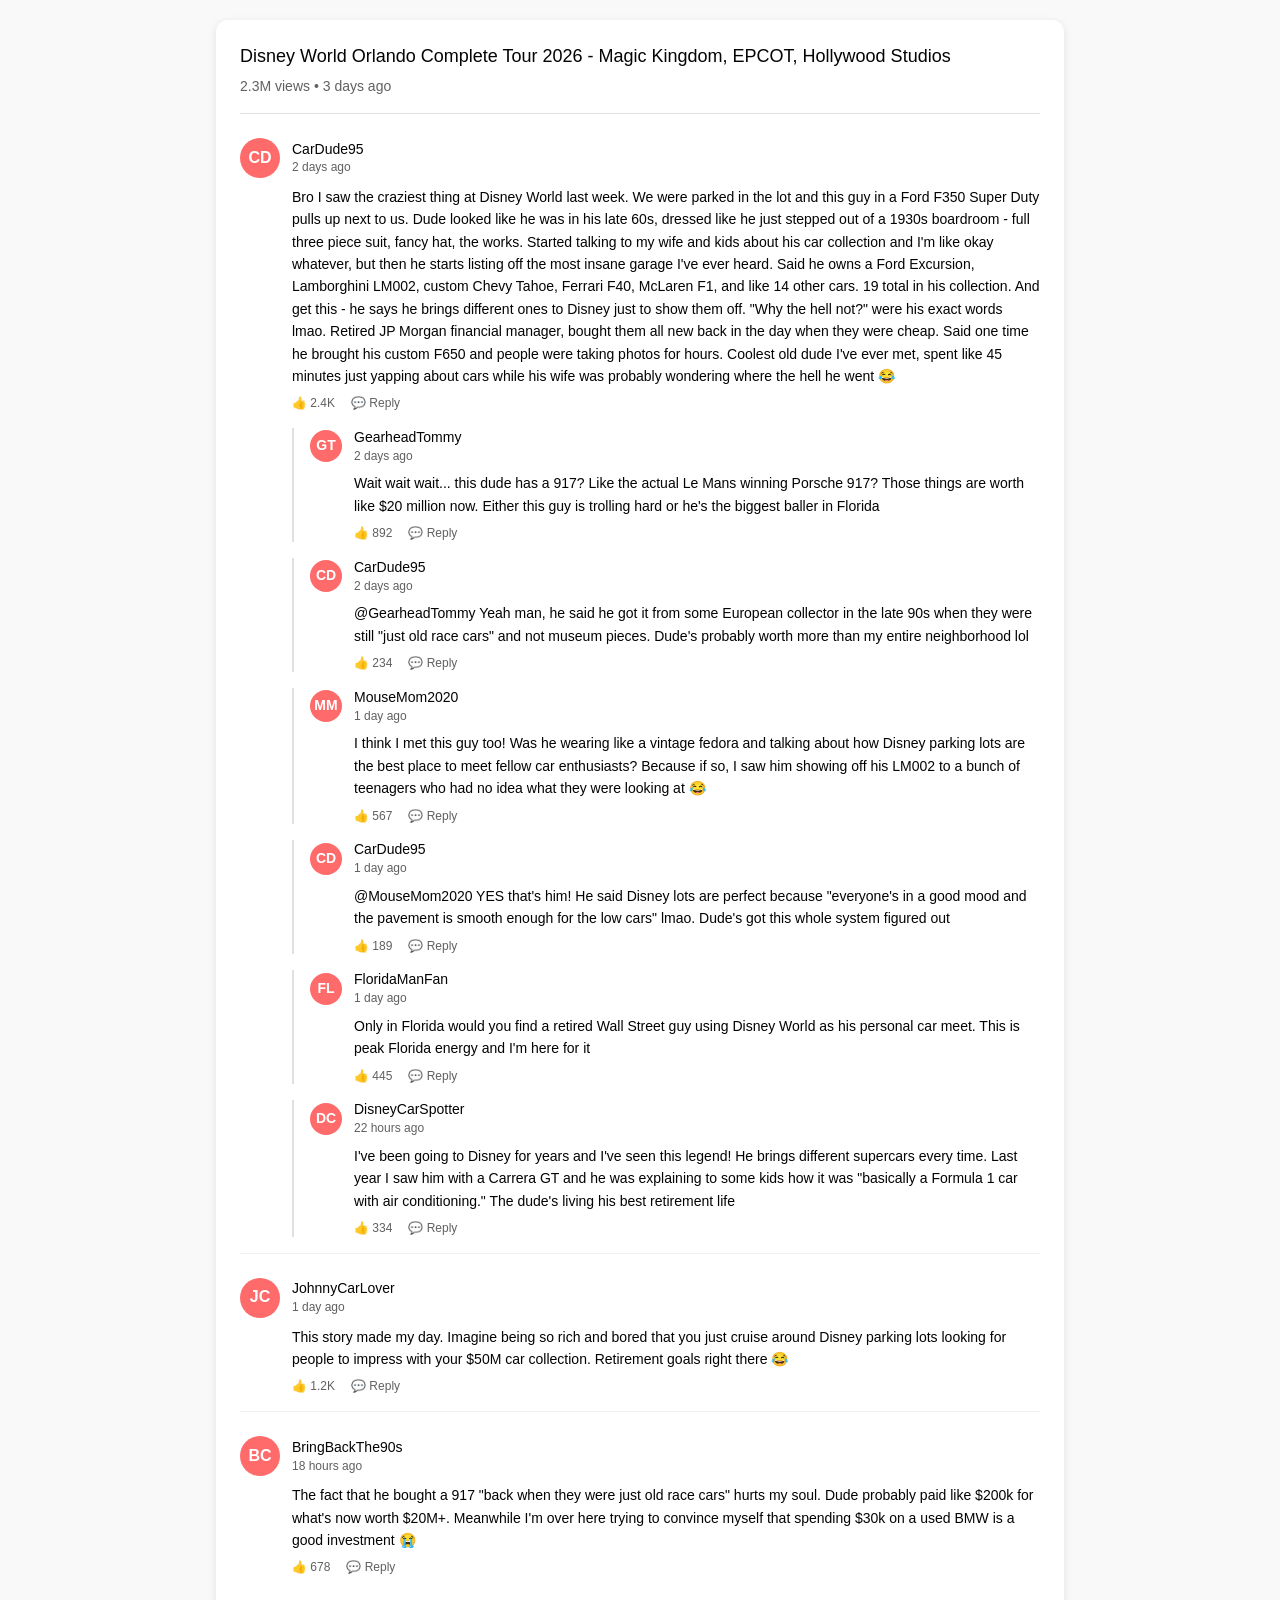
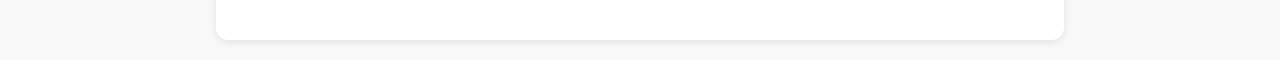
==== commit 97f7851e: "v1084: Now something else. much goofier and more yappervile I suppose.   some guy just went to Disne" ====
--- a/index.html
+++ b/index.html
@@ -3,342 +3,289 @@
 <head>
     <meta charset="UTF-8">
     <meta name="viewport" content="width=device-width, initial-scale=1.0">
-    <title>US psy-op targets IRGC troops on Abu Musa: "Surrender or face American firepower" - dozens of texts/voice memos sent : r/war</title>
+    <title>Disney World Parking Lot Encounter - YouTube Comments</title>
     <style>
         body {
-            font-family: -apple-system, BlinkMacSystemFont, 'Segoe UI', Roboto, Oxygen, Ubuntu, Cantarell, sans-serif;
-            background-color: #dae0e6;
-            color: #1c1c1c;
+            font-family: Roboto, Arial, sans-serif;
+            background-color: #f9f9f9;
+            color: #030303;
             margin: 0;
             padding: 20px;
             line-height: 1.4;
         }
-        .reddit-container {
-            max-width: 740px;
+        .comments-container {
+            max-width: 800px;
             margin: 0 auto;
             background-color: white;
+            border-radius: 12px;
+            box-shadow: 0 2px 8px rgba(0,0,0,0.1);
+            padding: 24px;
+        }
+        .video-info {
+            border-bottom: 1px solid #e0e0e0;
+            padding-bottom: 16px;
+            margin-bottom: 24px;
+        }
+        .video-title {
+            font-size: 18px;
+            font-weight: 500;
+            margin: 0 0 8px 0;
+        }
+        .video-stats {
+            font-size: 14px;
+            color: #606060;
+        }
+        .comment {
+            margin-bottom: 24px;
+            padding-bottom: 16px;
+            border-bottom: 1px solid #f0f0f0;
+        }
+        .comment:last-child {
+            border-bottom: none;
+        }
+        .comment-header {
+            display: flex;
+            align-items: center;
+            margin-bottom: 8px;
+        }
+        .avatar {
+            width: 40px;
+            height: 40px;
+            border-radius: 50%;
+            background-color: #ff6b6b;
+            display: flex;
+            align-items: center;
+            justify-content: center;
+            color: white;
+            font-weight: bold;
+            margin-right: 12px;
+            font-size: 16px;
+        }
+        .comment-meta {
+            flex: 1;
+        }
+        .username {
+            font-weight: 500;
+            font-size: 14px;
+            color: #030303;
+        }
+        .timestamp {
+            font-size: 12px;
+            color: #606060;
+        }
+        .comment-text {
+            font-size: 14px;
+            line-height: 1.6;
+            color: #030303;
+            margin-left: 52px;
+            margin-bottom: 8px;
+        }
+        .comment-actions {
+            margin-left: 52px;
+            display: flex;
+            align-items: center;
+            gap: 16px;
+            font-size: 12px;
+            color: #606060;
+        }
+        .like-button, .reply-button {
+            cursor: pointer;
+            display: flex;
+            align-items: center;
+            gap: 4px;
+        }
+        .like-button:hover, .reply-button:hover {
+            color: #030303;
+        }
+        .reply {
+            margin-left: 52px;
+            margin-top: 16px;
+            padding-left: 16px;
+            border-left: 2px solid #e0e0e0;
+        }
+        .reply .avatar {
+            width: 32px;
+            height: 32px;
+            font-size: 14px;
+        }
+        .reply .comment-text {
+            margin-left: 44px;
+        }
+        .reply .comment-actions {
+            margin-left: 44px;
+        }
+        .pinned {
+            background-color: #f8f9fa;
+            border: 1px solid #e0e0e0;
             border-radius: 8px;
-            box-shadow: 0 2px 4px rgba(0,0,0,0.1);
-        }
-        .post-header {
-            padding: 12px 16px;
-            border-bottom: 1px solid #ccc;
-            background-color: #f6f7f8;
-            border-radius: 8px 8px 0 0;
-        }
-        .subreddit-name {
-            font-size: 14px;
-            color: #787c7e;
+            padding: 16px;
+            margin-bottom: 24px;
+        }
+        .pinned-badge {
+            font-size: 12px;
+            color: #065fd4;
+            font-weight: 500;
             margin-bottom: 8px;
-        }
-        .post-title {
-            font-size: 20px;
-            font-weight: 500;
-            color: #1c1c1c;
-            margin: 0;
-        }
-        .post-meta {
-            font-size: 12px;
-            color: #787c7e;
-            margin-top: 8px;
-        }
-        .post-content {
-            padding: 16px;
-            font-size: 14px;
-            line-height: 1.5;
-        }
-        .comments-section {
-            border-top: 1px solid #ccc;
-            padding: 16px;
-        }
-        .comment {
-            margin-bottom: 16px;
-            padding-left: 8px;
-            border-left: 2px solid #e9ecef;
-        }
-        .comment-author {
-            font-weight: 500;
-            color: #0079d3;
-            font-size: 12px;
-        }
-        .comment-time {
-            color: #787c7e;
-            font-size: 12px;
-            margin-left: 8px;
-        }
-        .comment-body {
-            font-size: 14px;
-            margin-top: 4px;
-            color: #1c1c1c;
-        }
-        .comment-score {
-            font-size: 12px;
-            color: #787c7e;
-            margin-top: 4px;
-        }
-        .reply {
-            margin-left: 24px;
-            margin-top: 12px;
-        }
-        .vote-buttons {
-            display: inline-block;
-            margin-right: 8px;
-        }
-        .vote-arrow {
-            color: #878a8c;
-            font-size: 16px;
-            margin-right: 4px;
-        }
-        .op-tag {
-            background-color: #0079d3;
-            color: white;
-            padding: 2px 6px;
-            border-radius: 3px;
-            font-size: 10px;
-            font-weight: 500;
-            margin-left: 4px;
-        }
-        .edit-tag {
-            color: #787c7e;
-            font-size: 11px;
-            margin-left: 8px;
-            font-style: italic;
-        }
-        .message-log {
-            background: #f8f9fa;
-            border: 1px solid #dee2e6;
-            border-radius: 4px;
-            padding: 12px;
-            margin: 8px 0;
-            font-family: monospace;
-            font-size: 13px;
-            line-height: 1.4;
-        }
-        .message-entry {
-            margin-bottom: 8px;
-            padding: 4px 0;
-            border-bottom: 1px solid #e9ecef;
-        }
-        .timestamp {
-            color: #6c757d;
-            font-weight: bold;
-        }
-        .voice-memo {
-            background: #e3f2fd;
-            border-left: 3px solid #2196f3;
-            padding: 8px 12px;
-            margin: 8px 0;
-            font-style: italic;
         }
     </style>
 </head>
 <body>
-    <div class="reddit-container">
-        <div class="post-header">
-            <div class="subreddit-name">r/war</div>
-            <h1 class="post-title">US psy-op targets IRGC troops on Abu Musa: "Surrender or leave the island or you will face the wrath of American Firepower"</h1>
-            <div class="post-meta">Posted by u/WarUpdatesDaily <span class="op-tag">OP</span> • January 19, 2020 - 7:15 PM EST</div>
-        </div>
-        
-        <div class="post-content">
-            <p><strong>Breaking:</strong> US psychological warfare units have launched a massive text and voice campaign targeting Iranian Revolutionary Guard Corps (IRGC) personnel stationed on Abu Musa Island.</p>
-            
-            <p><strong>Sample messages obtained by regional sources:</strong></p>
-            
-            <div class="message-log">
-                <div class="message-entry">
-                    <span class="timestamp">19:02 IRST</span> - SMS blast to +98-9xx-xxx-xxxx: "IRGC soldiers of Abu Musa - Surrender now and leave the island or you will face the wrath of American Firepower. Leave now for your safety!"
-                </div>
-                <div class="message-entry">
-                    <span class="timestamp">19:03 IRST</span> - SMS: "This is your final warning. Abu Musa will be destroyed. Save yourselves. Leave immediately."
-                </div>
-                <div class="message-entry">
-                    <span class="timestamp">19:04 IRST</span> - SMS: "Your government has abandoned you. The US Marines are coming. Surrender and live."
-                </div>
-                <div class="message-entry">
-                    <span class="timestamp">19:05 IRST</span> - Voice memo (translated): "IRGC brothers, this is a message of mercy. Leave Abu Musa now while you still can. American bombs will not discriminate. Save your families the grief. Walk away from the island and live to see another day."
-                </div>
-                <div class="message-entry">
-                    <span class="timestamp">19:07 IRST</span> - SMS: "You have 6 hours. After that, no mercy will be shown. The island will be cleansed."
-                </div>
-                <div class="message-entry">
-                    <span class="timestamp">19:08 IRST</span> - SMS: "Look to the sky. See the American aircraft? They are waiting for the order. Leave now."
-                </div>
-                <div class="message-entry">
-                    <span class="timestamp">19:09 IRST</span> - SMS: "Your comrades on Hormoz Island surrendered and lived. You can too. Lay down your weapons."
-                </div>
-                <div class="message-entry">
-                    <span class="timestamp">19:10 IRST</span> - Voice memo: "This is not your war. You are pawns in a game you cannot win. The might of the United States military is about to descend upon you. Flee while you have the chance."
-                </div>
-                <div class="message-entry">
-                    <span class="timestamp">19:12 IRST</span> - SMS: "Every minute you stay brings you closer to death. The Americans have precision weapons that will find every bunker, every tunnel. Leave Abu Musa now."
-                </div>
-                <div class="message-entry">
-                    <span class="timestamp">19:13 IRST</span> - SMS: "Your families are praying for your safe return. Don't make them mourn at your funeral. Surrender."
-                </div>
-                <div class="message-entry">
-                    <span class="timestamp">19:14 IRST</span> - SMS: "The world is watching. The US has given you fair warning. What happens next is on your commanders, not on us."
-                </div>
-                <div class="message-entry">
-                    <span class="timestamp">19:15 IRST</span> - Voice memo: "Young Iranian soldiers, I speak to you as a fellow warrior. There is no shame in retreating from certain death. Your families need you alive, not as martyrs. Leave the island under cover of darkness. We will not fire on retreating soldiers."
-                </div>
-            </div>
-            
-            <p><strong>Key Details:</strong></p>
-            <ul>
-                <li>Dozens of targeted SMS messages sent to IRGC phones</li>
-                <li>Voice memos in Persian with regional accent</li>
-                <li>Messages reference Hormoz Island surrender</li>
-                <li>6-hour ultimatum mentioned in multiple texts</li>
-                <li>Psychological pressure on families mentioned</li>
-                <li>Appeals to individual survival instinct over military duty</li>
-            </ul>
-            
-            <p>This represents a significant escalation in US psychological operations, directly targeting enemy combatants with personalized surrender appeals.</p>
-        </div>
-        
-        <div class="comments-section">
-            <div class="comment">
-                <div>
-                    <span class="comment-author">u/PSYOPveteran</span>
-                    <span class="comment-time">12 minutes ago</span>
-                </div>
-                <div class="comment-body">
-                    Former PSYOP here. This is textbook psychological warfare. They're trying to create doubt, fear, and break unit cohesion. The 6-hour timeline is designed to create urgency and panic. The family appeals are particularly effective in Middle Eastern cultures.
-                </div>
-                <div class="comment-score">↑28.4k</div>
-                
-                <div class="reply">
-                    <div>
-                        <span class="comment-author">u/MiddleEastAnalyst</span>
-                        <span class="comment-time">11 minutes ago</span>
-                    </div>
-                    <div class="comment-body">
-                    Exactly. The reference to Hormoz Island surrender is brilliant. It creates the impression that resistance is futile because their comrades already gave up. Whether it's true or not doesn't matter - it's about creating a narrative of inevitable defeat.
-                    </div>
-                    <div class="comment-score">↑22.1k</div>
-                </div>
-            </div>
-            
-            <div class="comment">
-                <div>
-                    <span class="comment-author">u/IRGCwatcher</span>
-                    <span class="comment-time">10 minutes ago</span>
-                </div>
-                <div class="comment-body">
-                    Iran watcher here. The IRGC commanders are probably furious about this. They'll be forced to either: 1) Execute soldiers who received these messages as "traitors," 2) Confiscate all phones, cutting them off from families, or 3) Ignore it and watch morale collapse. Either way, the US wins.
-                </div>
-                <div class="comment-score">↑24.7k</div>
-                
-                <div class="reply">
-                    <div>
-                        <span class="comment-author">u/PsychologicalWarProf</span>
-                        <span class="comment-time">9 minutes ago</span>
-                    </div>
-                    <div class="comment-body">
-                    Classic "damned if you do, damned if you don't" scenario. If they confiscate phones, soldiers feel even more isolated. If they don't, the messages keep coming. If they punish recipients, they create martyrs and resentment. Brilliant psychological operation.
-                    </div>
-                    <div class="comment-score">↑19.3k</div>
-                </div>
-            </div>
-            
-            <div class="comment">
-                <div>
-                    <span class="comment-author">u/AbuMusaLocal</span>
-                    <span class="comment-time">8 minutes ago</span>
-                </div>
-                <div class="comment-body">
-                    I have family near Abu Musa. They say the Iranian soldiers are visibly shaken. Some are arguing with their officers. There are reports of soldiers trying to leave the island on fishing boats. The psychological pressure is working.
-                </div>
-                <div class="comment-score">↑21.5k</div>
-                
-                <div class="reply">
-                    <div>
-                        <span class="comment-author">u/StraitFisherman</span>
-                        <span class="comment-time">7 minutes ago</span>
-                    </div>
-                    <div class="comment-body">
-                    Fisherman here. Saw four IRGC soldiers try to hire a boat to Bandar Abbas last night. They were desperate, offering gold jewelry. The boat captain refused - too dangerous with Iranian patrols. They're trapped and they know it.
-                    </div>
-                    <div class="comment-score">↑18.7k</div>
-                </div>
-            </div>
-            
-            <div class="comment">
-                <div>
-                    <span class="comment-author">u/TechIntel</span>
-                    <span class="comment-time">6 minutes ago</span>
-                </div>
-                <div class="comment-body">
-                    Technology angle: The US got those phone numbers from signal intelligence. They've been monitoring IRGC communications for months. The fact they can send targeted SMS to specific soldiers means they know exactly who's stationed where. That's scary good intel.
-                </div>
-                <div class="comment-score">↑20.2k</div>
-                
-                <div class="reply">
-                    <div>
-                        <span class="comment-author">u/SignalCorp</span>
-                        <span class="comment-time">5 minutes ago</span>
-                    </div>
-                    <div class="comment-body">
-                    Not just SIGINT. They probably have HUMINT assets on the island too. Someone's been watching these guys, getting their phone numbers, tracking their routines. This level of targeting doesn't happen from satellites alone.
-                    </div>
-                    <div class="comment-score">↑16.4k</div>
-                </div>
-            </div>
-            
-            <div class="comment">
-                <div>
-                    <span class="comment-author">u/PersianLinguist</span>
-                    <span class="comment-time">4 minutes ago</span>
-                </div>
-                <div class="comment-body">
-                    Native Persian speaker. The voice memos are chilling. The accent is spot-on - sounds like someone from Bandar Abbas region. The choice of words is perfect too. "Brothers," "fellow warrior" - it's designed to appeal to their identity as soldiers, not just as Iranians.
-                </div>
-                <div class="comment-score">↑18.9k</div>
-                
-                <div class="reply">
-                    <div>
-                        <span class="comment-author">u/CulturalExpert</span>
-                        <span class="comment-time">3 minutes ago</span>
-                    </div>
-                    <div class="comment-body">
-                    The family angle is particularly effective. Iranian culture places huge emphasis on family honor and duty to parents. Telling them their mothers are praying for their safe return? That's a dagger to the heart for any Iranian man.
-                    </div>
-                    <div class="comment-score">↑15.2k</div>
-                </div>
-            </div>
-            
-            <div class="comment">
-                <div>
-                    <span class="comment-author">u/MilitaryLawyer</span>
-                    <span class="comment-time">2 minutes ago</span>
-                </div>
-                <div class="comment-body">
-                    JAG officer here. This is completely legal under the laws of armed conflict. Encouraging enemy soldiers to surrender is not only allowed, it's encouraged. The 6-hour deadline is smart too - gives them time to think but not enough to get reinforcements or new orders.
-                </div>
-                <div class="comment-score">↑17.6k</div>
-                
-                <div class="reply">
-                    <div>
-                        <span class="comment-author">u/WarCrimesWatch</span>
-                        <span class="comment-time">1 minute ago</span>
-                    </div>
-                    <div class="comment-body">
-                    Exactly. Compare this to Russian psyops in Ukraine - threatening families, spreading false atrocity stories. This is clean, professional psychological warfare. Give them a way out, make surrender seem rational and honorable.
-                    </div>
-                    <div class="comment-score">↑13.8k</div>
-                </div>
-            </div>
-            
-            <div class="comment">
-                <div>
-                    <span class="comment-author">u/CountdownAbuMusa</span>
-                    <span class="comment-time">1 minute ago</span>
-                </div>
-                <div class="comment-body">
-                    Setting my timer for 6 hours from the first message. If the US is true to their word, we should see either mass surrenders or devastating strikes around 1 AM local time. Either way, this night will change the course of this war.
-                </div>
-                <div class="comment-score">↑16.3k</div>
+    <div class="comments-container">
+        <div class="video-info">
+            <h1 class="video-title">Disney World Orlando Complete Tour 2026 - Magic Kingdom, EPCOT, Hollywood Studios</h1>
+            <div class="video-stats">2.3M views • 3 days ago</div>
+        </div>
+
+        <div class="comment">
+            <div class="comment-header">
+                <div class="avatar">CD</div>
+                <div class="comment-meta">
+                    <div class="username">CarDude95</div>
+                    <div class="timestamp">2 days ago</div>
+                </div>
+            </div>
+            <div class="comment-text">
+                Bro I saw the craziest thing at Disney World last week. We were parked in the lot and this guy in a Ford F350 Super Duty pulls up next to us. Dude looked like he was in his late 60s, dressed like he just stepped out of a 1930s boardroom - full three piece suit, fancy hat, the works. Started talking to my wife and kids about his car collection and I'm like okay whatever, but then he starts listing off the most insane garage I've ever heard. Said he owns a Ford Excursion, Lamborghini LM002, custom Chevy Tahoe, Ferrari F40, McLaren F1, and like 14 other cars. 19 total in his collection. And get this - he says he brings different ones to Disney just to show them off. "Why the hell not?" were his exact words lmao. Retired JP Morgan financial manager, bought them all new back in the day when they were cheap. Said one time he brought his custom F650 and people were taking photos for hours. Coolest old dude I've ever met, spent like 45 minutes just yapping about cars while his wife was probably wondering where the hell he went 😂
+            </div>
+            <div class="comment-actions">
+                <div class="like-button">👍 2.4K</div>
+                <div class="reply-button">💬 Reply</div>
+            </div>
+
+            <div class="reply">
+                <div class="comment-header">
+                    <div class="avatar">GT</div>
+                    <div class="comment-meta">
+                        <div class="username">GearheadTommy</div>
+                        <div class="timestamp">2 days ago</div>
+                    </div>
+                </div>
+                <div class="comment-text">
+                    Wait wait wait... this dude has a 917? Like the actual Le Mans winning Porsche 917? Those things are worth like $20 million now. Either this guy is trolling hard or he's the biggest baller in Florida
+                </div>
+                <div class="comment-actions">
+                    <div class="like-button">👍 892</div>
+                    <div class="reply-button">💬 Reply</div>
+                </div>
+            </div>
+
+            <div class="reply">
+                <div class="comment-header">
+                    <div class="avatar">CD</div>
+                    <div class="comment-meta">
+                        <div class="username">CarDude95</div>
+                        <div class="timestamp">2 days ago</div>
+                    </div>
+                </div>
+                <div class="comment-text">
+                    @GearheadTommy Yeah man, he said he got it from some European collector in the late 90s when they were still "just old race cars" and not museum pieces. Dude's probably worth more than my entire neighborhood lol
+                </div>
+                <div class="comment-actions">
+                    <div class="like-button">👍 234</div>
+                    <div class="reply-button">💬 Reply</div>
+                </div>
+            </div>
+
+            <div class="reply">
+                <div class="comment-header">
+                    <div class="avatar">MM</div>
+                    <div class="comment-meta">
+                        <div class="username">MouseMom2020</div>
+                        <div class="timestamp">1 day ago</div>
+                    </div>
+                </div>
+                <div class="comment-text">
+                    I think I met this guy too! Was he wearing like a vintage fedora and talking about how Disney parking lots are the best place to meet fellow car enthusiasts? Because if so, I saw him showing off his LM002 to a bunch of teenagers who had no idea what they were looking at 😂
+                </div>
+                <div class="comment-actions">
+                    <div class="like-button">👍 567</div>
+                    <div class="reply-button">💬 Reply</div>
+                </div>
+            </div>
+
+            <div class="reply">
+                <div class="comment-header">
+                    <div class="avatar">CD</div>
+                    <div class="comment-meta">
+                        <div class="username">CarDude95</div>
+                        <div class="timestamp">1 day ago</div>
+                    </div>
+                </div>
+                <div class="comment-text">
+                    @MouseMom2020 YES that's him! He said Disney lots are perfect because "everyone's in a good mood and the pavement is smooth enough for the low cars" lmao. Dude's got this whole system figured out
+                </div>
+                <div class="comment-actions">
+                    <div class="like-button">👍 189</div>
+                    <div class="reply-button">💬 Reply</div>
+                </div>
+            </div>
+
+            <div class="reply">
+                <div class="comment-header">
+                    <div class="avatar">FL</div>
+                    <div class="comment-meta">
+                        <div class="username">FloridaManFan</div>
+                        <div class="timestamp">1 day ago</div>
+                    </div>
+                </div>
+                <div class="comment-text">
+                    Only in Florida would you find a retired Wall Street guy using Disney World as his personal car meet. This is peak Florida energy and I'm here for it
+                </div>
+                <div class="comment-actions">
+                    <div class="like-button">👍 445</div>
+                    <div class="reply-button">💬 Reply</div>
+                </div>
+            </div>
+
+            <div class="reply">
+                <div class="comment-header">
+                    <div class="avatar">DC</div>
+                    <div class="comment-meta">
+                        <div class="username">DisneyCarSpotter</div>
+                        <div class="timestamp">22 hours ago</div>
+                    </div>
+                </div>
+                <div class="comment-text">
+                    I've been going to Disney for years and I've seen this legend! He brings different supercars every time. Last year I saw him with a Carrera GT and he was explaining to some kids how it was "basically a Formula 1 car with air conditioning." The dude's living his best retirement life
+                </div>
+                <div class="comment-actions">
+                    <div class="like-button">👍 334</div>
+                    <div class="reply-button">💬 Reply</div>
+                </div>
+            </div>
+        </div>
+
+        <div class="comment">
+            <div class="comment-header">
+                <div class="avatar">JC</div>
+                <div class="comment-meta">
+                    <div class="username">JohnnyCarLover</div>
+                    <div class="timestamp">1 day ago</div>
+                </div>
+            </div>
+            <div class="comment-text">
+                This story made my day. Imagine being so rich and bored that you just cruise around Disney parking lots looking for people to impress with your $50M car collection. Retirement goals right there 😂
+            </div>
+            <div class="comment-actions">
+                <div class="like-button">👍 1.2K</div>
+                <div class="reply-button">💬 Reply</div>
+            </div>
+        </div>
+
+        <div class="comment">
+            <div class="comment-header">
+                <div class="avatar">BC</div>
+                <div class="comment-meta">
+                    <div class="username">BringBackThe90s</div>
+                    <div class="timestamp">18 hours ago</div>
+                </div>
+            </div>
+            <div class="comment-text">
+                The fact that he bought a 917 "back when they were just old race cars" hurts my soul. Dude probably paid like $200k for what's now worth $20M+. Meanwhile I'm over here trying to convince myself that spending $30k on a used BMW is a good investment 😭
+            </div>
+            <div class="comment-actions">
+                <div class="like-button">👍 678</div>
+                <div class="reply-button">💬 Reply</div>
             </div>
         </div>
     </div>
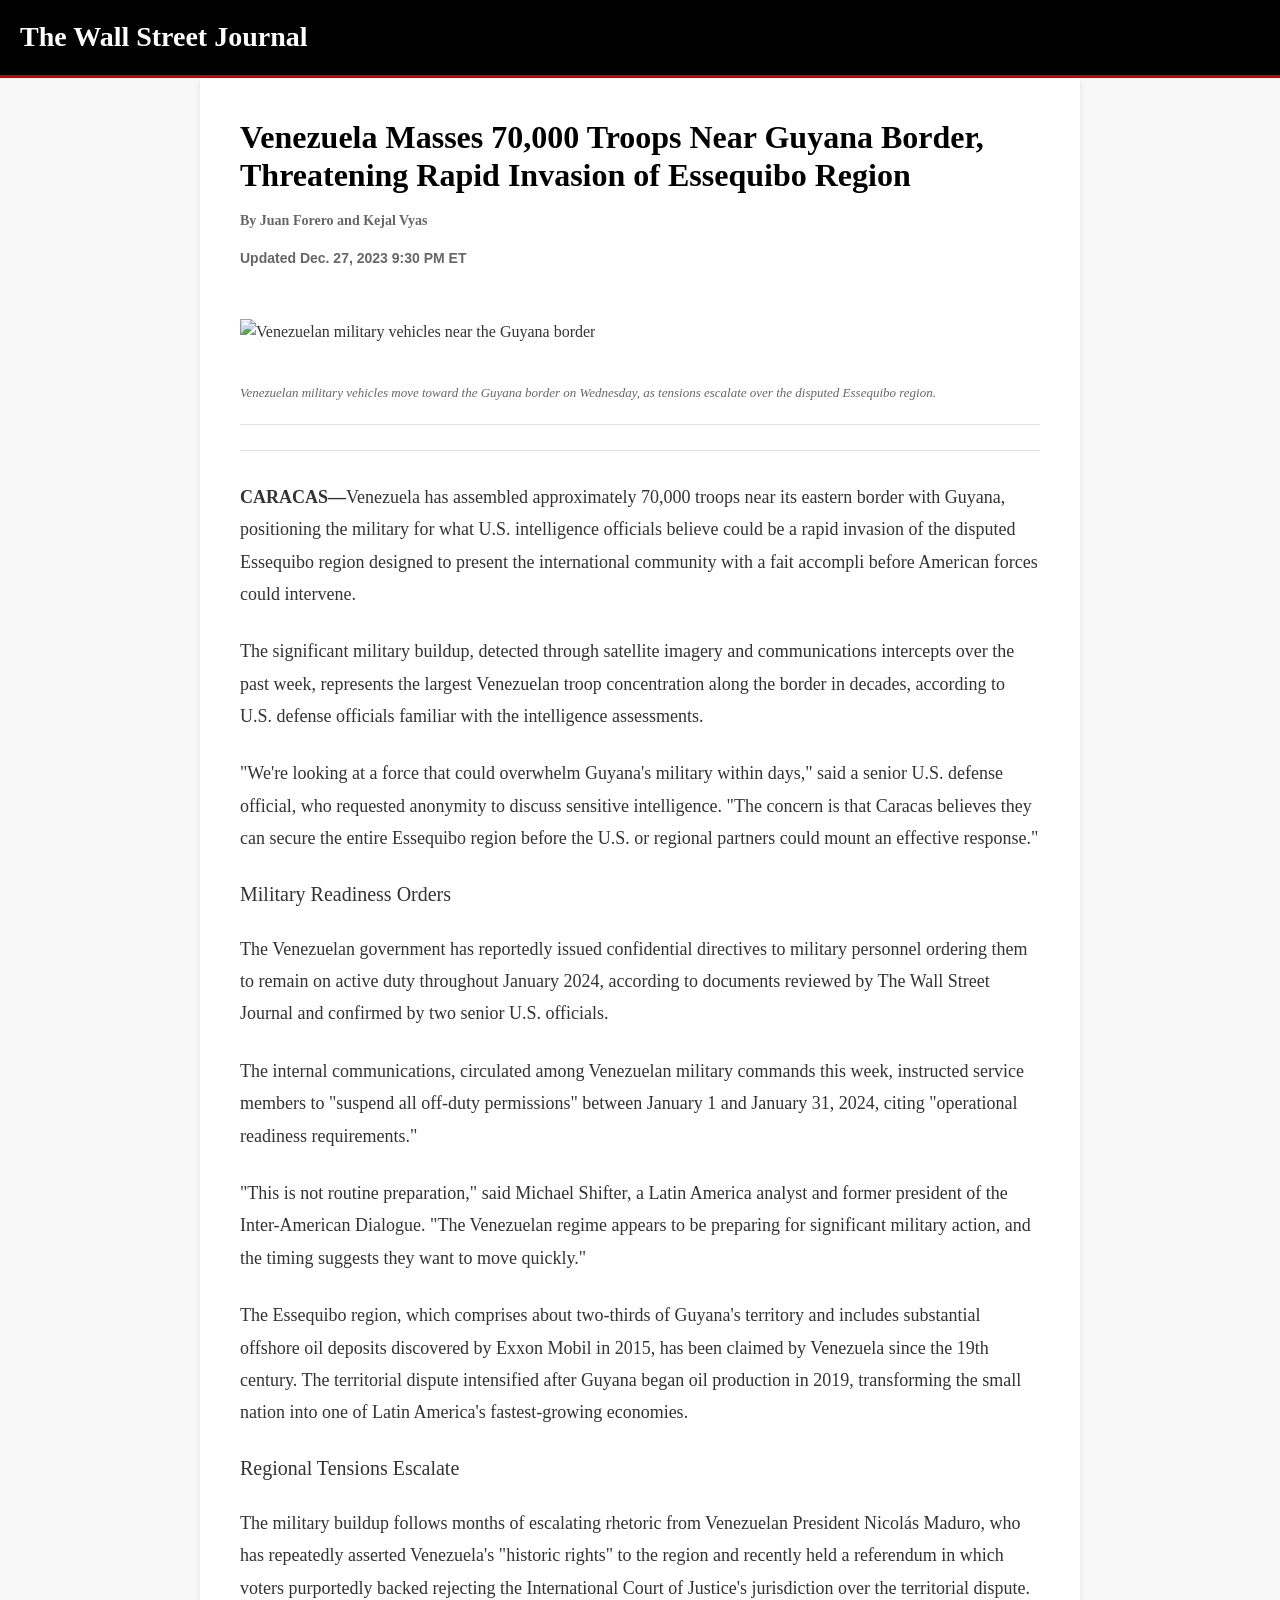
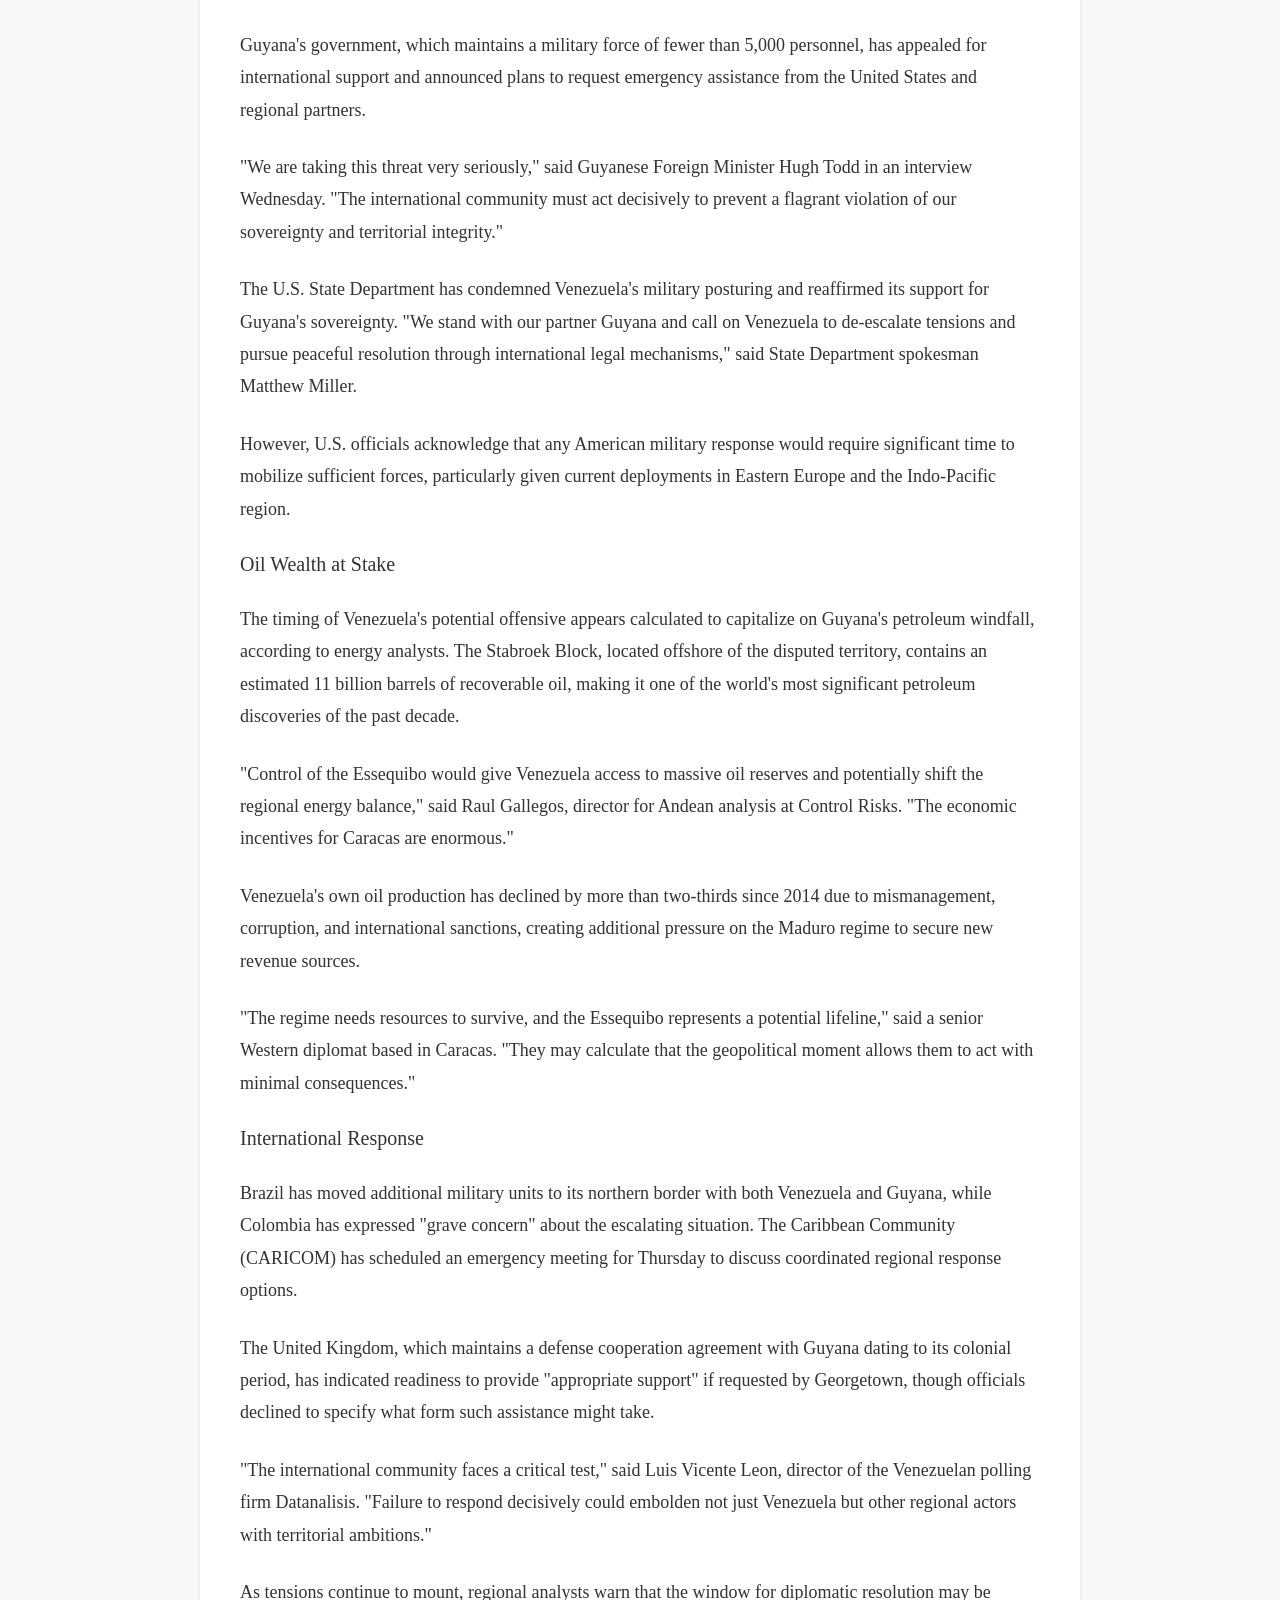
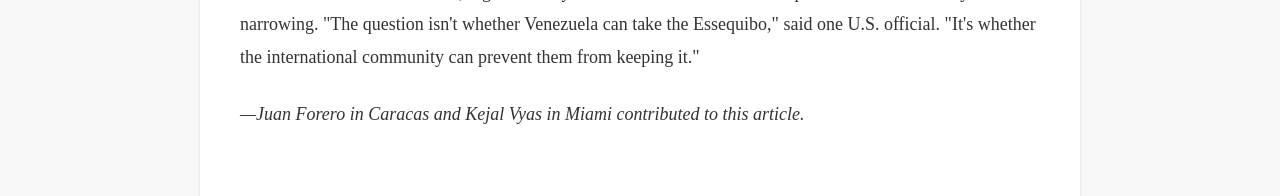
==== commit c3c3d937: "v1085: Alright so this one is also very recent alternative history. it is again based on a divergenc" ====
--- a/index.html
+++ b/index.html
@@ -3,291 +3,162 @@
 <head>
     <meta charset="UTF-8">
     <meta name="viewport" content="width=device-width, initial-scale=1.0">
-    <title>Disney World Parking Lot Encounter - YouTube Comments</title>
+    <title>Venezuela Masses 70,000 Troops Near Guyana Border - WSJ</title>
     <style>
         body {
-            font-family: Roboto, Arial, sans-serif;
-            background-color: #f9f9f9;
-            color: #030303;
+            font-family: "Exchange", Georgia, serif;
+            background-color: #f8f8f8;
+            color: #333;
             margin: 0;
-            padding: 20px;
-            line-height: 1.4;
+            padding: 0;
+            line-height: 1.6;
         }
-        .comments-container {
+        .wsj-header {
+            background-color: #000;
+            color: white;
+            padding: 15px 20px;
+            font-size: 28px;
+            font-weight: bold;
+            border-bottom: 3px solid #cc0000;
+        }
+        .article-container {
             max-width: 800px;
             margin: 0 auto;
             background-color: white;
-            border-radius: 12px;
-            box-shadow: 0 2px 8px rgba(0,0,0,0.1);
-            padding: 24px;
+            padding: 40px;
+            box-shadow: 0 2px 4px rgba(0,0,0,0.1);
         }
-        .video-info {
+        .article-header {
             border-bottom: 1px solid #e0e0e0;
-            padding-bottom: 16px;
-            margin-bottom: 24px;
+            padding-bottom: 25px;
+            margin-bottom: 30px;
         }
-        .video-title {
+        .article-title {
+            font-size: 32px;
+            font-weight: 700;
+            line-height: 1.2;
+            margin: 0 0 15px 0;
+            color: #000;
+            font-family: "Exchange", Georgia, serif;
+        }
+        .article-meta {
+            color: #666;
+            font-size: 14px;
+            margin-bottom: 20px;
+            font-family: "Exchange", Arial, sans-serif;
+        }
+        .byline {
+            font-size: 14px;
+            color: #666;
+            margin-bottom: 15px;
+            font-weight: 600;
+        }
+        .article-body {
             font-size: 18px;
-            font-weight: 500;
-            margin: 0 0 8px 0;
+            line-height: 1.8;
+            font-family: "Exchange", Georgia, serif;
         }
-        .video-stats {
-            font-size: 14px;
-            color: #606060;
+        .article-body p {
+            margin-bottom: 25px;
         }
-        .comment {
-            margin-bottom: 24px;
-            padding-bottom: 16px;
-            border-bottom: 1px solid #f0f0f0;
+        .article-image {
+            width: 100%;
+            margin: 30px 0;
         }
-        .comment:last-child {
-            border-bottom: none;
-        }
-        .comment-header {
-            display: flex;
-            align-items: center;
-            margin-bottom: 8px;
-        }
-        .avatar {
-            width: 40px;
-            height: 40px;
-            border-radius: 50%;
-            background-color: #ff6b6b;
-            display: flex;
-            align-items: center;
-            justify-content: center;
-            color: white;
-            font-weight: bold;
-            margin-right: 12px;
-            font-size: 16px;
-        }
-        .comment-meta {
-            flex: 1;
-        }
-        .username {
-            font-weight: 500;
-            font-size: 14px;
-            color: #030303;
+        .image-caption {
+            font-size: 13px;
+            color: #666;
+            margin-top: 8px;
+            font-style: italic;
+            border-bottom: 1px solid #e0e0e0;
+            padding-bottom: 20px;
         }
         .timestamp {
-            font-size: 12px;
-            color: #606060;
+            font-size: 13px;
+            color: #888;
+            font-weight: normal;
         }
-        .comment-text {
-            font-size: 14px;
-            line-height: 1.6;
-            color: #030303;
-            margin-left: 52px;
-            margin-bottom: 8px;
-        }
-        .comment-actions {
-            margin-left: 52px;
-            display: flex;
-            align-items: center;
-            gap: 16px;
-            font-size: 12px;
-            color: #606060;
-        }
-        .like-button, .reply-button {
-            cursor: pointer;
-            display: flex;
-            align-items: center;
-            gap: 4px;
-        }
-        .like-button:hover, .reply-button:hover {
-            color: #030303;
-        }
-        .reply {
-            margin-left: 52px;
-            margin-top: 16px;
-            padding-left: 16px;
-            border-left: 2px solid #e0e0e0;
-        }
-        .reply .avatar {
-            width: 32px;
-            height: 32px;
-            font-size: 14px;
-        }
-        .reply .comment-text {
-            margin-left: 44px;
-        }
-        .reply .comment-actions {
-            margin-left: 44px;
-        }
-        .pinned {
-            background-color: #f8f9fa;
-            border: 1px solid #e0e0e0;
-            border-radius: 8px;
-            padding: 16px;
-            margin-bottom: 24px;
-        }
-        .pinned-badge {
-            font-size: 12px;
-            color: #065fd4;
-            font-weight: 500;
-            margin-bottom: 8px;
+        .subhead {
+            font-size: 20px;
+            color: #333;
+            font-weight: normal;
+            margin: 25px 0;
+            line-height: 1.4;
         }
     </style>
 </head>
 <body>
-    <div class="comments-container">
-        <div class="video-info">
-            <h1 class="video-title">Disney World Orlando Complete Tour 2026 - Magic Kingdom, EPCOT, Hollywood Studios</h1>
-            <div class="video-stats">2.3M views • 3 days ago</div>
-        </div>
+    <div class="wsj-header">The Wall Street Journal</div>
+    
+    <div class="article-container">
+        <article>
+            <header class="article-header">
+                <h1 class="article-title">Venezuela Masses 70,000 Troops Near Guyana Border, Threatening Rapid Invasion of Essequibo Region</h1>
+                
+                <div class="byline">
+                    By Juan Forero and Kejal Vyas
+                </div>
+                
+                <div class="article-meta">
+                    <strong>Updated Dec. 27, 2023 9:30 PM ET</strong>
+                </div>
+                
+                <img src="https://images.wsj.net/im-78912345?width=1260&size=1.5" alt="Venezuelan military vehicles near the Guyana border" class="article-image">
+                <div class="image-caption">Venezuelan military vehicles move toward the Guyana border on Wednesday, as tensions escalate over the disputed Essequibo region.</div>
+            </header>
 
-        <div class="comment">
-            <div class="comment-header">
-                <div class="avatar">CD</div>
-                <div class="comment-meta">
-                    <div class="username">CarDude95</div>
-                    <div class="timestamp">2 days ago</div>
-                </div>
+            <div class="article-body">
+                <p><strong>CARACAS—</strong>Venezuela has assembled approximately 70,000 troops near its eastern border with Guyana, positioning the military for what U.S. intelligence officials believe could be a rapid invasion of the disputed Essequibo region designed to present the international community with a fait accompli before American forces could intervene.</p>
+
+                <p>The significant military buildup, detected through satellite imagery and communications intercepts over the past week, represents the largest Venezuelan troop concentration along the border in decades, according to U.S. defense officials familiar with the intelligence assessments.</p>
+
+                <p>"We're looking at a force that could overwhelm Guyana's military within days," said a senior U.S. defense official, who requested anonymity to discuss sensitive intelligence. "The concern is that Caracas believes they can secure the entire Essequibo region before the U.S. or regional partners could mount an effective response."</p>
+
+                <div class="subhead">Military Readiness Orders</div>
+
+                <p>The Venezuelan government has reportedly issued confidential directives to military personnel ordering them to remain on active duty throughout January 2024, according to documents reviewed by The Wall Street Journal and confirmed by two senior U.S. officials.</p>
+
+                <p>The internal communications, circulated among Venezuelan military commands this week, instructed service members to "suspend all off-duty permissions" between January 1 and January 31, 2024, citing "operational readiness requirements."</p>
+
+                <p>"This is not routine preparation," said Michael Shifter, a Latin America analyst and former president of the Inter-American Dialogue. "The Venezuelan regime appears to be preparing for significant military action, and the timing suggests they want to move quickly."</p>
+
+                <p>The Essequibo region, which comprises about two-thirds of Guyana's territory and includes substantial offshore oil deposits discovered by Exxon Mobil in 2015, has been claimed by Venezuela since the 19th century. The territorial dispute intensified after Guyana began oil production in 2019, transforming the small nation into one of Latin America's fastest-growing economies.</p>
+
+                <div class="subhead">Regional Tensions Escalate</div>
+
+                <p>The military buildup follows months of escalating rhetoric from Venezuelan President Nicolás Maduro, who has repeatedly asserted Venezuela's "historic rights" to the region and recently held a referendum in which voters purportedly backed rejecting the International Court of Justice's jurisdiction over the territorial dispute.</p>
+
+                <p>Guyana's government, which maintains a military force of fewer than 5,000 personnel, has appealed for international support and announced plans to request emergency assistance from the United States and regional partners.</p>
+
+                <p>"We are taking this threat very seriously," said Guyanese Foreign Minister Hugh Todd in an interview Wednesday. "The international community must act decisively to prevent a flagrant violation of our sovereignty and territorial integrity."</p>
+
+                <p>The U.S. State Department has condemned Venezuela's military posturing and reaffirmed its support for Guyana's sovereignty. "We stand with our partner Guyana and call on Venezuela to de-escalate tensions and pursue peaceful resolution through international legal mechanisms," said State Department spokesman Matthew Miller.</p>
+
+                <p>However, U.S. officials acknowledge that any American military response would require significant time to mobilize sufficient forces, particularly given current deployments in Eastern Europe and the Indo-Pacific region.</p>
+
+                <div class="subhead">Oil Wealth at Stake</div>
+
+                <p>The timing of Venezuela's potential offensive appears calculated to capitalize on Guyana's petroleum windfall, according to energy analysts. The Stabroek Block, located offshore of the disputed territory, contains an estimated 11 billion barrels of recoverable oil, making it one of the world's most significant petroleum discoveries of the past decade.</p>
+
+                <p>"Control of the Essequibo would give Venezuela access to massive oil reserves and potentially shift the regional energy balance," said Raul Gallegos, director for Andean analysis at Control Risks. "The economic incentives for Caracas are enormous."</p>
+
+                <p>Venezuela's own oil production has declined by more than two-thirds since 2014 due to mismanagement, corruption, and international sanctions, creating additional pressure on the Maduro regime to secure new revenue sources.</p>
+
+                <p>"The regime needs resources to survive, and the Essequibo represents a potential lifeline," said a senior Western diplomat based in Caracas. "They may calculate that the geopolitical moment allows them to act with minimal consequences."</p>
+
+                <div class="subhead">International Response</div>
+
+                <p>Brazil has moved additional military units to its northern border with both Venezuela and Guyana, while Colombia has expressed "grave concern" about the escalating situation. The Caribbean Community (CARICOM) has scheduled an emergency meeting for Thursday to discuss coordinated regional response options.</p>
+
+                <p>The United Kingdom, which maintains a defense cooperation agreement with Guyana dating to its colonial period, has indicated readiness to provide "appropriate support" if requested by Georgetown, though officials declined to specify what form such assistance might take.</p>
+
+                <p>"The international community faces a critical test," said Luis Vicente Leon, director of the Venezuelan polling firm Datanalisis. "Failure to respond decisively could embolden not just Venezuela but other regional actors with territorial ambitions."</p>
+
+                <p>As tensions continue to mount, regional analysts warn that the window for diplomatic resolution may be narrowing. "The question isn't whether Venezuela can take the Essequibo," said one U.S. official. "It's whether the international community can prevent them from keeping it."</p>
+
+                <p><em>—Juan Forero in Caracas and Kejal Vyas in Miami contributed to this article.</em></p>
             </div>
-            <div class="comment-text">
-                Bro I saw the craziest thing at Disney World last week. We were parked in the lot and this guy in a Ford F350 Super Duty pulls up next to us. Dude looked like he was in his late 60s, dressed like he just stepped out of a 1930s boardroom - full three piece suit, fancy hat, the works. Started talking to my wife and kids about his car collection and I'm like okay whatever, but then he starts listing off the most insane garage I've ever heard. Said he owns a Ford Excursion, Lamborghini LM002, custom Chevy Tahoe, Ferrari F40, McLaren F1, and like 14 other cars. 19 total in his collection. And get this - he says he brings different ones to Disney just to show them off. "Why the hell not?" were his exact words lmao. Retired JP Morgan financial manager, bought them all new back in the day when they were cheap. Said one time he brought his custom F650 and people were taking photos for hours. Coolest old dude I've ever met, spent like 45 minutes just yapping about cars while his wife was probably wondering where the hell he went 😂
-            </div>
-            <div class="comment-actions">
-                <div class="like-button">👍 2.4K</div>
-                <div class="reply-button">💬 Reply</div>
-            </div>
-
-            <div class="reply">
-                <div class="comment-header">
-                    <div class="avatar">GT</div>
-                    <div class="comment-meta">
-                        <div class="username">GearheadTommy</div>
-                        <div class="timestamp">2 days ago</div>
-                    </div>
-                </div>
-                <div class="comment-text">
-                    Wait wait wait... this dude has a 917? Like the actual Le Mans winning Porsche 917? Those things are worth like $20 million now. Either this guy is trolling hard or he's the biggest baller in Florida
-                </div>
-                <div class="comment-actions">
-                    <div class="like-button">👍 892</div>
-                    <div class="reply-button">💬 Reply</div>
-                </div>
-            </div>
-
-            <div class="reply">
-                <div class="comment-header">
-                    <div class="avatar">CD</div>
-                    <div class="comment-meta">
-                        <div class="username">CarDude95</div>
-                        <div class="timestamp">2 days ago</div>
-                    </div>
-                </div>
-                <div class="comment-text">
-                    @GearheadTommy Yeah man, he said he got it from some European collector in the late 90s when they were still "just old race cars" and not museum pieces. Dude's probably worth more than my entire neighborhood lol
-                </div>
-                <div class="comment-actions">
-                    <div class="like-button">👍 234</div>
-                    <div class="reply-button">💬 Reply</div>
-                </div>
-            </div>
-
-            <div class="reply">
-                <div class="comment-header">
-                    <div class="avatar">MM</div>
-                    <div class="comment-meta">
-                        <div class="username">MouseMom2020</div>
-                        <div class="timestamp">1 day ago</div>
-                    </div>
-                </div>
-                <div class="comment-text">
-                    I think I met this guy too! Was he wearing like a vintage fedora and talking about how Disney parking lots are the best place to meet fellow car enthusiasts? Because if so, I saw him showing off his LM002 to a bunch of teenagers who had no idea what they were looking at 😂
-                </div>
-                <div class="comment-actions">
-                    <div class="like-button">👍 567</div>
-                    <div class="reply-button">💬 Reply</div>
-                </div>
-            </div>
-
-            <div class="reply">
-                <div class="comment-header">
-                    <div class="avatar">CD</div>
-                    <div class="comment-meta">
-                        <div class="username">CarDude95</div>
-                        <div class="timestamp">1 day ago</div>
-                    </div>
-                </div>
-                <div class="comment-text">
-                    @MouseMom2020 YES that's him! He said Disney lots are perfect because "everyone's in a good mood and the pavement is smooth enough for the low cars" lmao. Dude's got this whole system figured out
-                </div>
-                <div class="comment-actions">
-                    <div class="like-button">👍 189</div>
-                    <div class="reply-button">💬 Reply</div>
-                </div>
-            </div>
-
-            <div class="reply">
-                <div class="comment-header">
-                    <div class="avatar">FL</div>
-                    <div class="comment-meta">
-                        <div class="username">FloridaManFan</div>
-                        <div class="timestamp">1 day ago</div>
-                    </div>
-                </div>
-                <div class="comment-text">
-                    Only in Florida would you find a retired Wall Street guy using Disney World as his personal car meet. This is peak Florida energy and I'm here for it
-                </div>
-                <div class="comment-actions">
-                    <div class="like-button">👍 445</div>
-                    <div class="reply-button">💬 Reply</div>
-                </div>
-            </div>
-
-            <div class="reply">
-                <div class="comment-header">
-                    <div class="avatar">DC</div>
-                    <div class="comment-meta">
-                        <div class="username">DisneyCarSpotter</div>
-                        <div class="timestamp">22 hours ago</div>
-                    </div>
-                </div>
-                <div class="comment-text">
-                    I've been going to Disney for years and I've seen this legend! He brings different supercars every time. Last year I saw him with a Carrera GT and he was explaining to some kids how it was "basically a Formula 1 car with air conditioning." The dude's living his best retirement life
-                </div>
-                <div class="comment-actions">
-                    <div class="like-button">👍 334</div>
-                    <div class="reply-button">💬 Reply</div>
-                </div>
-            </div>
-        </div>
-
-        <div class="comment">
-            <div class="comment-header">
-                <div class="avatar">JC</div>
-                <div class="comment-meta">
-                    <div class="username">JohnnyCarLover</div>
-                    <div class="timestamp">1 day ago</div>
-                </div>
-            </div>
-            <div class="comment-text">
-                This story made my day. Imagine being so rich and bored that you just cruise around Disney parking lots looking for people to impress with your $50M car collection. Retirement goals right there 😂
-            </div>
-            <div class="comment-actions">
-                <div class="like-button">👍 1.2K</div>
-                <div class="reply-button">💬 Reply</div>
-            </div>
-        </div>
-
-        <div class="comment">
-            <div class="comment-header">
-                <div class="avatar">BC</div>
-                <div class="comment-meta">
-                    <div class="username">BringBackThe90s</div>
-                    <div class="timestamp">18 hours ago</div>
-                </div>
-            </div>
-            <div class="comment-text">
-                The fact that he bought a 917 "back when they were just old race cars" hurts my soul. Dude probably paid like $200k for what's now worth $20M+. Meanwhile I'm over here trying to convince myself that spending $30k on a used BMW is a good investment 😭
-            </div>
-            <div class="comment-actions">
-                <div class="like-button">👍 678</div>
-                <div class="reply-button">💬 Reply</div>
-            </div>
-        </div>
+        </article>
     </div>
 <script defer src="https://static.cloudflareinsights.com/beacon.min.js/v8c78df7c7c0f484497ecbca7046644da1771523124516" integrity="sha512-8DS7rgIrAmghBFwoOTujcf6D9rXvH8xm8JQ1Ja01h9QX8EzXldiszufYa4IFfKdLUKTTrnSFXLDkUEOTrZQ8Qg==" data-cf-beacon='{"version":"2024.11.0","token":"4c6229722a6346bc8eb5cb0e5eae5d41","server_timing":{"name":{"cfCacheStatus":true,"cfEdge":true,"cfExtPri":true,"cfL4":true,"cfOrigin":true,"cfSpeedBrain":true},"location_startswith":null}}' crossorigin="anonymous"></script>
 </body>
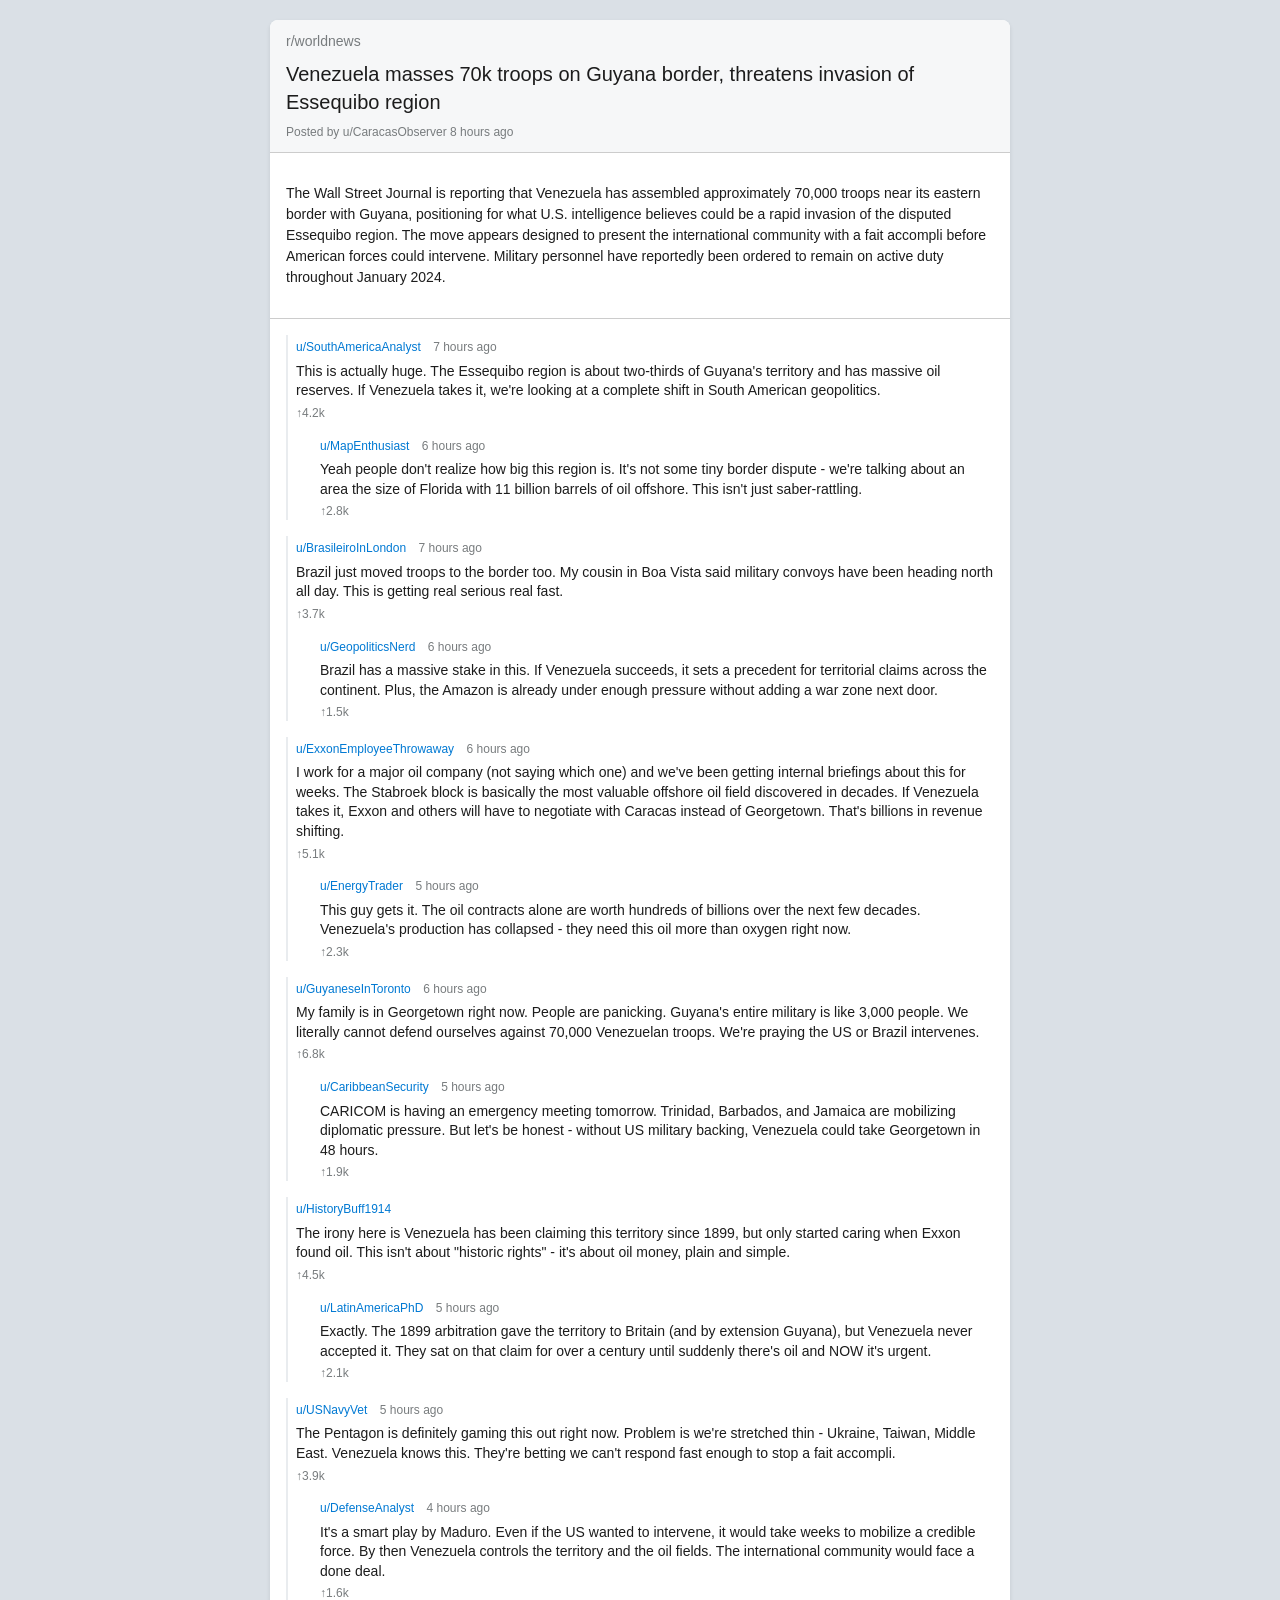
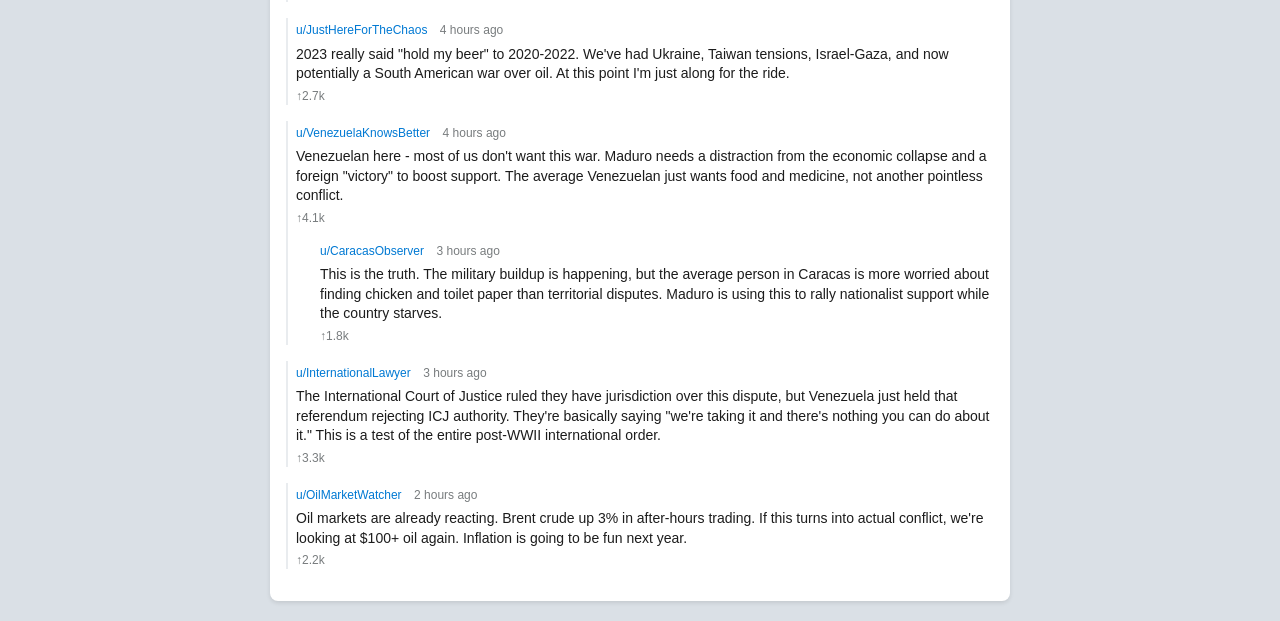
==== commit a2f82d24: "v1086: a reddit thread on r/worldnews on this with semi-causal comments and all that, again written " ====
--- a/index.html
+++ b/index.html
@@ -3,162 +3,294 @@
 <head>
     <meta charset="UTF-8">
     <meta name="viewport" content="width=device-width, initial-scale=1.0">
-    <title>Venezuela Masses 70,000 Troops Near Guyana Border - WSJ</title>
+    <title>Venezuela masses 70k troops on Guyana border : r/worldnews</title>
     <style>
         body {
-            font-family: "Exchange", Georgia, serif;
-            background-color: #f8f8f8;
-            color: #333;
+            font-family: -apple-system, BlinkMacSystemFont, 'Segoe UI', Roboto, Oxygen, Ubuntu, Cantarell, sans-serif;
+            background-color: #dae0e6;
+            color: #1c1c1c;
             margin: 0;
-            padding: 0;
-            line-height: 1.6;
-        }
-        .wsj-header {
-            background-color: #000;
-            color: white;
-            padding: 15px 20px;
-            font-size: 28px;
-            font-weight: bold;
-            border-bottom: 3px solid #cc0000;
-        }
-        .article-container {
-            max-width: 800px;
+            padding: 20px;
+            line-height: 1.4;
+        }
+        .reddit-container {
+            max-width: 740px;
             margin: 0 auto;
             background-color: white;
-            padding: 40px;
+            border-radius: 8px;
             box-shadow: 0 2px 4px rgba(0,0,0,0.1);
         }
-        .article-header {
-            border-bottom: 1px solid #e0e0e0;
-            padding-bottom: 25px;
-            margin-bottom: 30px;
-        }
-        .article-title {
-            font-size: 32px;
-            font-weight: 700;
-            line-height: 1.2;
-            margin: 0 0 15px 0;
-            color: #000;
-            font-family: "Exchange", Georgia, serif;
-        }
-        .article-meta {
-            color: #666;
+        .post-header {
+            padding: 12px 16px;
+            border-bottom: 1px solid #ccc;
+            background-color: #f6f7f8;
+            border-radius: 8px 8px 0 0;
+        }
+        .subreddit-name {
             font-size: 14px;
-            margin-bottom: 20px;
-            font-family: "Exchange", Arial, sans-serif;
-        }
-        .byline {
+            color: #787c7e;
+            margin-bottom: 8px;
+        }
+        .post-title {
+            font-size: 20px;
+            font-weight: 500;
+            color: #1c1c1c;
+            margin: 0;
+        }
+        .post-meta {
+            font-size: 12px;
+            color: #787c7e;
+            margin-top: 8px;
+        }
+        .post-content {
+            padding: 16px;
             font-size: 14px;
-            color: #666;
-            margin-bottom: 15px;
-            font-weight: 600;
-        }
-        .article-body {
-            font-size: 18px;
-            line-height: 1.8;
-            font-family: "Exchange", Georgia, serif;
-        }
-        .article-body p {
-            margin-bottom: 25px;
-        }
-        .article-image {
-            width: 100%;
-            margin: 30px 0;
-        }
-        .image-caption {
-            font-size: 13px;
-            color: #666;
-            margin-top: 8px;
-            font-style: italic;
-            border-bottom: 1px solid #e0e0e0;
-            padding-bottom: 20px;
-        }
-        .timestamp {
-            font-size: 13px;
-            color: #888;
-            font-weight: normal;
-        }
-        .subhead {
-            font-size: 20px;
-            color: #333;
-            font-weight: normal;
-            margin: 25px 0;
-            line-height: 1.4;
+            line-height: 1.5;
+        }
+        .comments-section {
+            border-top: 1px solid #ccc;
+            padding: 16px;
+        }
+        .comment {
+            margin-bottom: 16px;
+            padding-left: 8px;
+            border-left: 2px solid #e9ecef;
+        }
+        .comment-author {
+            font-weight: 500;
+            color: #0079d3;
+            font-size: 12px;
+        }
+        .comment-time {
+            color: #787c7e;
+            font-size: 12px;
+            margin-left: 8px;
+        }
+        .comment-body {
+            font-size: 14px;
+            margin-top: 4px;
+            color: #1c1c1c;
+        }
+        .comment-score {
+            font-size: 12px;
+            color: #787c7e;
+            margin-top: 4px;
+        }
+        .reply {
+            margin-left: 24px;
+            margin-top: 12px;
+        }
+        .vote-buttons {
+            display: inline-block;
+            margin-right: 8px;
+        }
+        .vote-arrow {
+            color: #878a8c;
+            font-size: 16px;
+            margin-right: 4px;
         }
     </style>
 </head>
 <body>
-    <div class="wsj-header">The Wall Street Journal</div>
-    
-    <div class="article-container">
-        <article>
-            <header class="article-header">
-                <h1 class="article-title">Venezuela Masses 70,000 Troops Near Guyana Border, Threatening Rapid Invasion of Essequibo Region</h1>
-                
-                <div class="byline">
-                    By Juan Forero and Kejal Vyas
-                </div>
-                
-                <div class="article-meta">
-                    <strong>Updated Dec. 27, 2023 9:30 PM ET</strong>
-                </div>
-                
-                <img src="https://images.wsj.net/im-78912345?width=1260&size=1.5" alt="Venezuelan military vehicles near the Guyana border" class="article-image">
-                <div class="image-caption">Venezuelan military vehicles move toward the Guyana border on Wednesday, as tensions escalate over the disputed Essequibo region.</div>
-            </header>
-
-            <div class="article-body">
-                <p><strong>CARACAS—</strong>Venezuela has assembled approximately 70,000 troops near its eastern border with Guyana, positioning the military for what U.S. intelligence officials believe could be a rapid invasion of the disputed Essequibo region designed to present the international community with a fait accompli before American forces could intervene.</p>
-
-                <p>The significant military buildup, detected through satellite imagery and communications intercepts over the past week, represents the largest Venezuelan troop concentration along the border in decades, according to U.S. defense officials familiar with the intelligence assessments.</p>
-
-                <p>"We're looking at a force that could overwhelm Guyana's military within days," said a senior U.S. defense official, who requested anonymity to discuss sensitive intelligence. "The concern is that Caracas believes they can secure the entire Essequibo region before the U.S. or regional partners could mount an effective response."</p>
-
-                <div class="subhead">Military Readiness Orders</div>
-
-                <p>The Venezuelan government has reportedly issued confidential directives to military personnel ordering them to remain on active duty throughout January 2024, according to documents reviewed by The Wall Street Journal and confirmed by two senior U.S. officials.</p>
-
-                <p>The internal communications, circulated among Venezuelan military commands this week, instructed service members to "suspend all off-duty permissions" between January 1 and January 31, 2024, citing "operational readiness requirements."</p>
-
-                <p>"This is not routine preparation," said Michael Shifter, a Latin America analyst and former president of the Inter-American Dialogue. "The Venezuelan regime appears to be preparing for significant military action, and the timing suggests they want to move quickly."</p>
-
-                <p>The Essequibo region, which comprises about two-thirds of Guyana's territory and includes substantial offshore oil deposits discovered by Exxon Mobil in 2015, has been claimed by Venezuela since the 19th century. The territorial dispute intensified after Guyana began oil production in 2019, transforming the small nation into one of Latin America's fastest-growing economies.</p>
-
-                <div class="subhead">Regional Tensions Escalate</div>
-
-                <p>The military buildup follows months of escalating rhetoric from Venezuelan President Nicolás Maduro, who has repeatedly asserted Venezuela's "historic rights" to the region and recently held a referendum in which voters purportedly backed rejecting the International Court of Justice's jurisdiction over the territorial dispute.</p>
-
-                <p>Guyana's government, which maintains a military force of fewer than 5,000 personnel, has appealed for international support and announced plans to request emergency assistance from the United States and regional partners.</p>
-
-                <p>"We are taking this threat very seriously," said Guyanese Foreign Minister Hugh Todd in an interview Wednesday. "The international community must act decisively to prevent a flagrant violation of our sovereignty and territorial integrity."</p>
-
-                <p>The U.S. State Department has condemned Venezuela's military posturing and reaffirmed its support for Guyana's sovereignty. "We stand with our partner Guyana and call on Venezuela to de-escalate tensions and pursue peaceful resolution through international legal mechanisms," said State Department spokesman Matthew Miller.</p>
-
-                <p>However, U.S. officials acknowledge that any American military response would require significant time to mobilize sufficient forces, particularly given current deployments in Eastern Europe and the Indo-Pacific region.</p>
-
-                <div class="subhead">Oil Wealth at Stake</div>
-
-                <p>The timing of Venezuela's potential offensive appears calculated to capitalize on Guyana's petroleum windfall, according to energy analysts. The Stabroek Block, located offshore of the disputed territory, contains an estimated 11 billion barrels of recoverable oil, making it one of the world's most significant petroleum discoveries of the past decade.</p>
-
-                <p>"Control of the Essequibo would give Venezuela access to massive oil reserves and potentially shift the regional energy balance," said Raul Gallegos, director for Andean analysis at Control Risks. "The economic incentives for Caracas are enormous."</p>
-
-                <p>Venezuela's own oil production has declined by more than two-thirds since 2014 due to mismanagement, corruption, and international sanctions, creating additional pressure on the Maduro regime to secure new revenue sources.</p>
-
-                <p>"The regime needs resources to survive, and the Essequibo represents a potential lifeline," said a senior Western diplomat based in Caracas. "They may calculate that the geopolitical moment allows them to act with minimal consequences."</p>
-
-                <div class="subhead">International Response</div>
-
-                <p>Brazil has moved additional military units to its northern border with both Venezuela and Guyana, while Colombia has expressed "grave concern" about the escalating situation. The Caribbean Community (CARICOM) has scheduled an emergency meeting for Thursday to discuss coordinated regional response options.</p>
-
-                <p>The United Kingdom, which maintains a defense cooperation agreement with Guyana dating to its colonial period, has indicated readiness to provide "appropriate support" if requested by Georgetown, though officials declined to specify what form such assistance might take.</p>
-
-                <p>"The international community faces a critical test," said Luis Vicente Leon, director of the Venezuelan polling firm Datanalisis. "Failure to respond decisively could embolden not just Venezuela but other regional actors with territorial ambitions."</p>
-
-                <p>As tensions continue to mount, regional analysts warn that the window for diplomatic resolution may be narrowing. "The question isn't whether Venezuela can take the Essequibo," said one U.S. official. "It's whether the international community can prevent them from keeping it."</p>
-
-                <p><em>—Juan Forero in Caracas and Kejal Vyas in Miami contributed to this article.</em></p>
-            </div>
-        </article>
+    <div class="reddit-container">
+        <div class="post-header">
+            <div class="subreddit-name">r/worldnews</div>
+            <h1 class="post-title">Venezuela masses 70k troops on Guyana border, threatens invasion of Essequibo region</h1>
+            <div class="post-meta">Posted by u/CaracasObserver 8 hours ago</div>
+        </div>
+        
+        <div class="post-content">
+            <p>The Wall Street Journal is reporting that Venezuela has assembled approximately 70,000 troops near its eastern border with Guyana, positioning for what U.S. intelligence believes could be a rapid invasion of the disputed Essequibo region. The move appears designed to present the international community with a fait accompli before American forces could intervene. Military personnel have reportedly been ordered to remain on active duty throughout January 2024.</p>
+        </div>
+        
+        <div class="comments-section">
+            <div class="comment">
+                <div>
+                    <span class="comment-author">u/SouthAmericaAnalyst</span>
+                    <span class="comment-time">7 hours ago</span>
+                </div>
+                <div class="comment-body">
+                    This is actually huge. The Essequibo region is about two-thirds of Guyana's territory and has massive oil reserves. If Venezuela takes it, we're looking at a complete shift in South American geopolitics.
+                </div>
+                <div class="comment-score">↑4.2k</div>
+                
+                <div class="reply">
+                    <div>
+                        <span class="comment-author">u/MapEnthusiast</span>
+                        <span class="comment-time">6 hours ago</span>
+                    </div>
+                    <div class="comment-body">
+                        Yeah people don't realize how big this region is. It's not some tiny border dispute - we're talking about an area the size of Florida with 11 billion barrels of oil offshore. This isn't just saber-rattling.
+                    </div>
+                    <div class="comment-score">↑2.8k</div>
+                </div>
+            </div>
+            
+            <div class="comment">
+                <div>
+                    <span class="comment-author">u/BrasileiroInLondon</span>
+                    <span class="comment-time">7 hours ago</span>
+                </div>
+                <div class="comment-body">
+                    Brazil just moved troops to the border too. My cousin in Boa Vista said military convoys have been heading north all day. This is getting real serious real fast.
+                </div>
+                <div class="comment-score">↑3.7k</div>
+                
+                <div class="reply">
+                    <div>
+                        <span class="comment-author">u/GeopoliticsNerd</span>
+                        <span class="comment-time">6 hours ago</span>
+                    </div>
+                    <div class="comment-body">
+                    Brazil has a massive stake in this. If Venezuela succeeds, it sets a precedent for territorial claims across the continent. Plus, the Amazon is already under enough pressure without adding a war zone next door.
+                    </div>
+                    <div class="comment-score">↑1.5k</div>
+                </div>
+            </div>
+            
+            <div class="comment">
+                <div>
+                    <span class="comment-author">u/ExxonEmployeeThrowaway</span>
+                    <span class="comment-time">6 hours ago</span>
+                </div>
+                <div class="comment-body">
+                    I work for a major oil company (not saying which one) and we've been getting internal briefings about this for weeks. The Stabroek block is basically the most valuable offshore oil field discovered in decades. If Venezuela takes it, Exxon and others will have to negotiate with Caracas instead of Georgetown. That's billions in revenue shifting.
+                </div>
+                <div class="comment-score">↑5.1k</div>
+                
+                <div class="reply">
+                    <div>
+                        <span class="comment-author">u/EnergyTrader</span>
+                        <span class="comment-time">5 hours ago</span>
+                    </div>
+                    <div class="comment-body">
+                    This guy gets it. The oil contracts alone are worth hundreds of billions over the next few decades. Venezuela's production has collapsed - they need this oil more than oxygen right now.
+                    </div>
+                    <div class="comment-score">↑2.3k</div>
+                </div>
+            </div>
+            
+            <div class="comment">
+                <div>
+                    <span class="comment-author">u/GuyaneseInToronto</span>
+                    <span class="comment-time">6 hours ago</span>
+                </div>
+                <div class="comment-body">
+                    My family is in Georgetown right now. People are panicking. Guyana's entire military is like 3,000 people. We literally cannot defend ourselves against 70,000 Venezuelan troops. We're praying the US or Brazil intervenes.
+                </div>
+                <div class="comment-score">↑6.8k</div>
+                
+                <div class="reply">
+                    <div>
+                        <span class="comment-author">u/CaribbeanSecurity</span>
+                        <span class="comment-time">5 hours ago</span>
+                    </div>
+                    <div class="comment-body">
+                    CARICOM is having an emergency meeting tomorrow. Trinidad, Barbados, and Jamaica are mobilizing diplomatic pressure. But let's be honest - without US military backing, Venezuela could take Georgetown in 48 hours.
+                    </div>
+                    <div class="comment-score">↑1.9k</div>
+                </div>
+            </div>
+            
+            <div class="comment">
+                <div>
+                    <span class="comment-author">u/HistoryBuff1914</span>
+                    <span ago</span>
+                </div>
+                <div class="comment-body">
+                    The irony here is Venezuela has been claiming this territory since 1899, but only started caring when Exxon found oil. This isn't about "historic rights" - it's about oil money, plain and simple.
+                </div>
+                <div class="comment-score">↑4.5k</div>
+                
+                <div class="reply">
+                    <div>
+                        <span class="comment-author">u/LatinAmericaPhD</span>
+                        <span class="comment-time">5 hours ago</span>
+                    </div>
+                    <div class="comment-body">
+                    Exactly. The 1899 arbitration gave the territory to Britain (and by extension Guyana), but Venezuela never accepted it. They sat on that claim for over a century until suddenly there's oil and NOW it's urgent.
+                    </div>
+                    <div class="comment-score">↑2.1k</div>
+                </div>
+            </div>
+            
+            <div class="comment">
+                <div>
+                    <span class="comment-author">u/USNavyVet</span>
+                    <span class="comment-time">5 hours ago</span>
+                </div>
+                <div class="comment-body">
+                    The Pentagon is definitely gaming this out right now. Problem is we're stretched thin - Ukraine, Taiwan, Middle East. Venezuela knows this. They're betting we can't respond fast enough to stop a fait accompli.
+                </div>
+                <div class="comment-score">↑3.9k</div>
+                
+                <div class="reply">
+                    <div>
+                        <span class="comment-author">u/DefenseAnalyst</span>
+                        <span class="comment-time">4 hours ago</span>
+                    </div>
+                    <div class="comment-body">
+                    It's a smart play by Maduro. Even if the US wanted to intervene, it would take weeks to mobilize a credible force. By then Venezuela controls the territory and the oil fields. The international community would face a done deal.
+                    </div>
+                    <div class="comment-score">↑1.6k</div>
+                </div>
+            </div>
+            
+            <div class="comment">
+                <div>
+                    <span class="comment-author">u/JustHereForTheChaos</span>
+                    <span class="comment-time">4 hours ago</span>
+                </div>
+                <div class="comment-body">
+                    2023 really said "hold my beer" to 2020-2022. We've had Ukraine, Taiwan tensions, Israel-Gaza, and now potentially a South American war over oil. At this point I'm just along for the ride.
+                </div>
+                <div class="comment-score">↑2.7k</div>
+            </div>
+            
+            <div class="comment">
+                <div>
+                    <span class="comment-author">u/VenezuelaKnowsBetter</span>
+                    <span class="comment-time">4 hours ago</span>
+                </div>
+                <div class="comment-body">
+                    Venezuelan here - most of us don't want this war. Maduro needs a distraction from the economic collapse and a foreign "victory" to boost support. The average Venezuelan just wants food and medicine, not another pointless conflict.
+                </div>
+                <div class="comment-score">↑4.1k</div>
+                
+                <div class="reply">
+                    <div>
+                        <span class="comment-author">u/CaracasObserver</span>
+                        <span class="comment-time">3 hours ago</span>
+                    </div>
+                    <div class="comment-body">
+                    This is the truth. The military buildup is happening, but the average person in Caracas is more worried about finding chicken and toilet paper than territorial disputes. Maduro is using this to rally nationalist support while the country starves.
+                    </div>
+                    <div class="comment-score">↑1.8k</div>
+                </div>
+            </div>
+            
+            <div class="comment">
+                <div>
+                    <span class="comment-author">u/InternationalLawyer</span>
+                    <span class="comment-time">3 hours ago</span>
+                </div>
+                <div class="comment-body">
+                    The International Court of Justice ruled they have jurisdiction over this dispute, but Venezuela just held that referendum rejecting ICJ authority. They're basically saying "we're taking it and there's nothing you can do about it." This is a test of the entire post-WWII international order.
+                </div>
+                <div class="comment-score">↑3.3k</div>
+            </div>
+            
+            <div class="comment">
+                <div>
+                    <span class="comment-author">u/OilMarketWatcher</span>
+                    <span class="comment-time">2 hours ago</span>
+                </div>
+                <div class="comment-body">
+                    Oil markets are already reacting. Brent crude up 3% in after-hours trading. If this turns into actual conflict, we're looking at $100+ oil again. Inflation is going to be fun next year.
+                </div>
+                <div class="comment-score">↑2.2k</div>
+            </div>
+        </div>
     </div>
 <script defer src="https://static.cloudflareinsights.com/beacon.min.js/v8c78df7c7c0f484497ecbca7046644da1771523124516" integrity="sha512-8DS7rgIrAmghBFwoOTujcf6D9rXvH8xm8JQ1Ja01h9QX8EzXldiszufYa4IFfKdLUKTTrnSFXLDkUEOTrZQ8Qg==" data-cf-beacon='{"version":"2024.11.0","token":"4c6229722a6346bc8eb5cb0e5eae5d41","server_timing":{"name":{"cfCacheStatus":true,"cfEdge":true,"cfExtPri":true,"cfL4":true,"cfOrigin":true,"cfSpeedBrain":true},"location_startswith":null}}' crossorigin="anonymous"></script>
 </body>
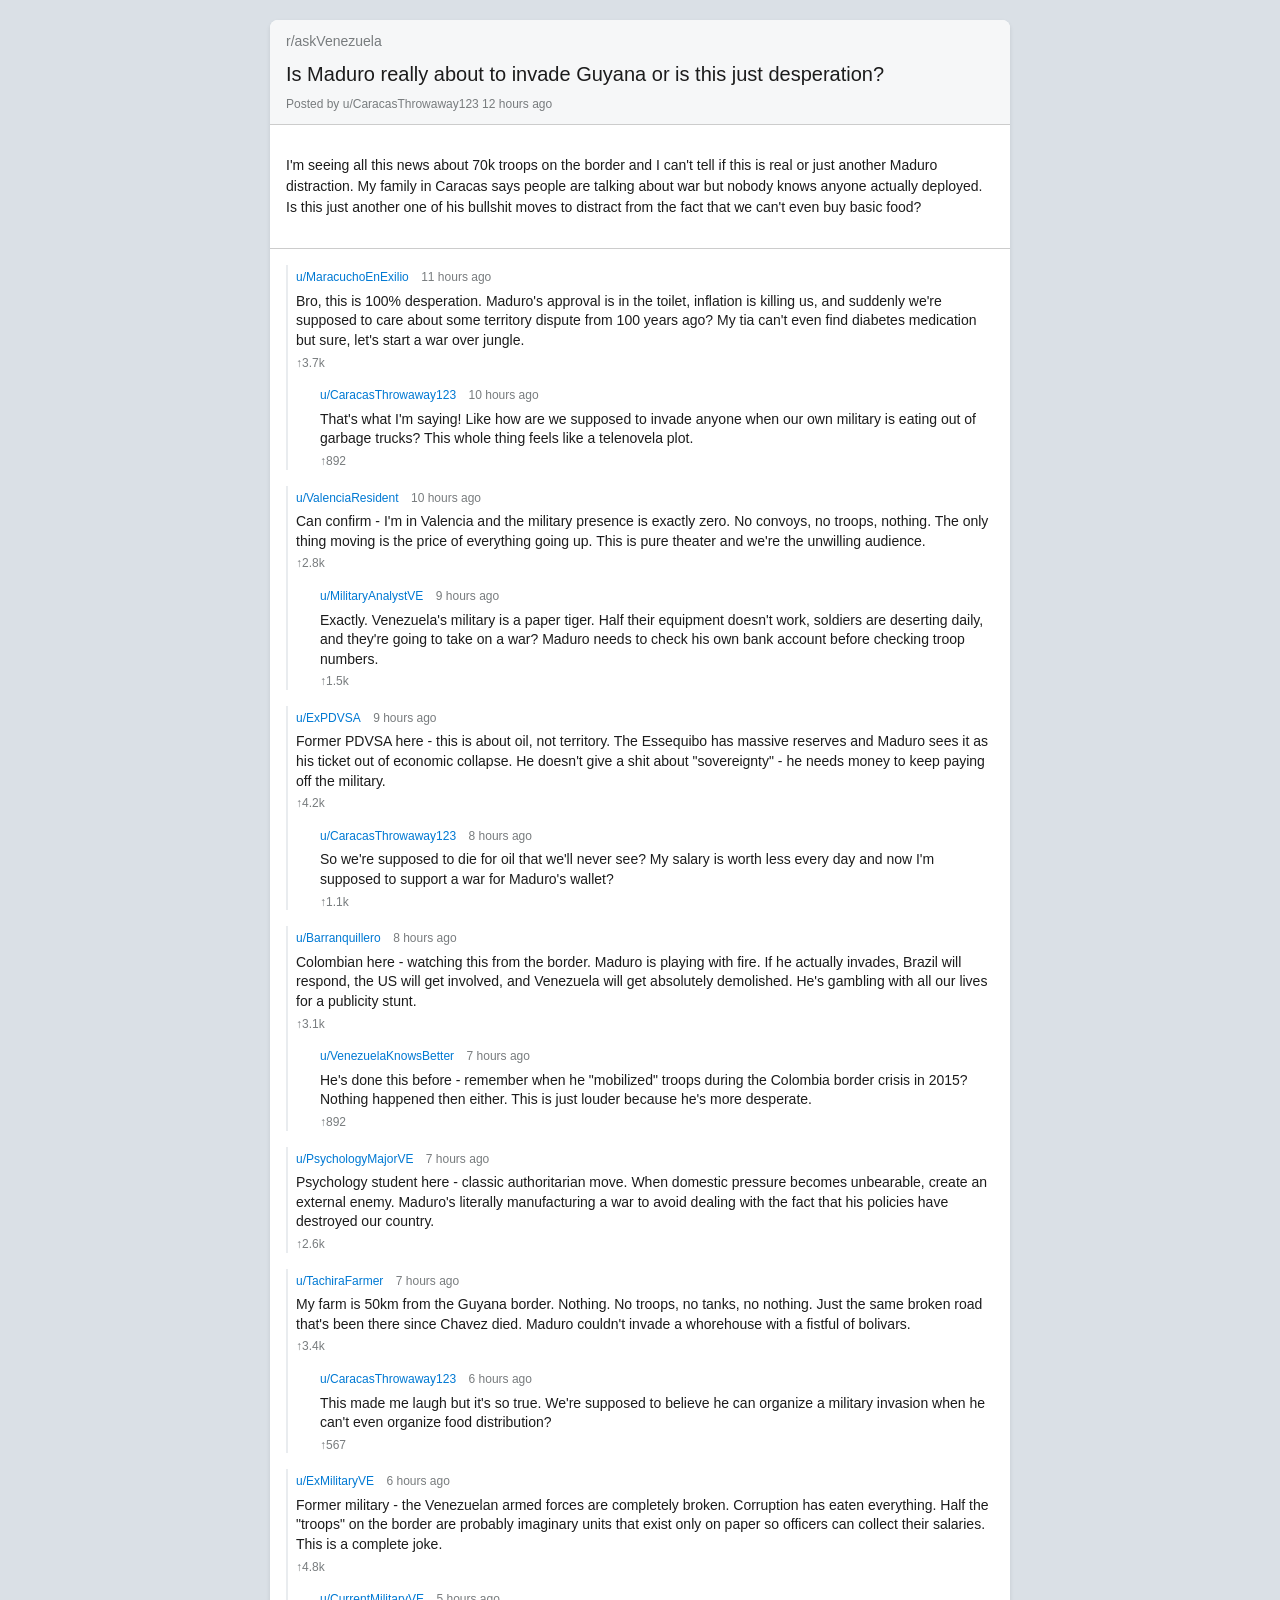
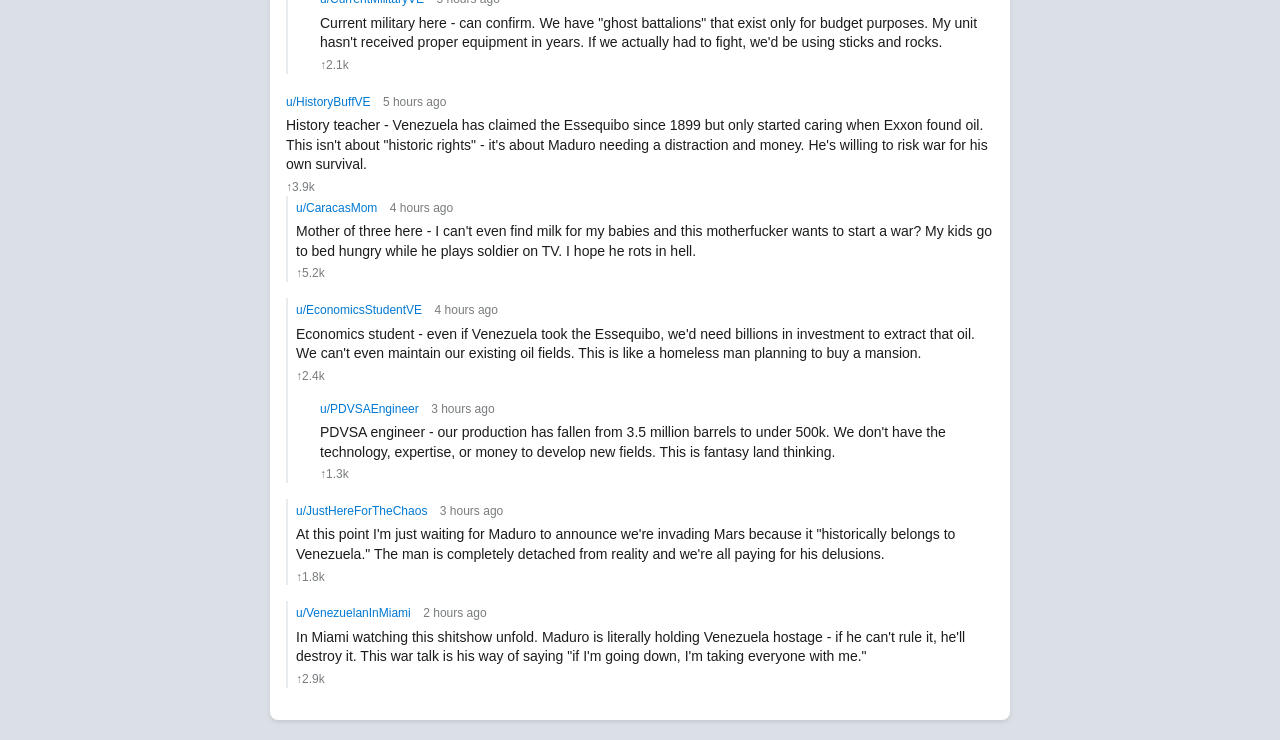
==== commit 891c5196: "v1087: r/askVenezuela on this with the same comment style as before. it is entirly anti-Maudro, beca" ====
--- a/index.html
+++ b/index.html
@@ -3,7 +3,7 @@
 <head>
     <meta charset="UTF-8">
     <meta name="viewport" content="width=device-width, initial-scale=1.0">
-    <title>Venezuela masses 70k troops on Guyana border : r/worldnews</title>
+    <title>Is Maduro really about to invade Guyana or is this just desperation? : r/askVenezuela</title>
     <style>
         body {
             font-family: -apple-system, BlinkMacSystemFont, 'Segoe UI', Roboto, Oxygen, Ubuntu, Cantarell, sans-serif;
@@ -94,201 +94,221 @@
 <body>
     <div class="reddit-container">
         <div class="post-header">
-            <div class="subreddit-name">r/worldnews</div>
-            <h1 class="post-title">Venezuela masses 70k troops on Guyana border, threatens invasion of Essequibo region</h1>
-            <div class="post-meta">Posted by u/CaracasObserver 8 hours ago</div>
+            <div class="subreddit-name">r/askVenezuela</div>
+            <h1 class="post-title">Is Maduro really about to invade Guyana or is this just desperation?</h1>
+            <div class="post-meta">Posted by u/CaracasThrowaway123 12 hours ago</div>
         </div>
         
         <div class="post-content">
-            <p>The Wall Street Journal is reporting that Venezuela has assembled approximately 70,000 troops near its eastern border with Guyana, positioning for what U.S. intelligence believes could be a rapid invasion of the disputed Essequibo region. The move appears designed to present the international community with a fait accompli before American forces could intervene. Military personnel have reportedly been ordered to remain on active duty throughout January 2024.</p>
+            <p>I'm seeing all this news about 70k troops on the border and I can't tell if this is real or just another Maduro distraction. My family in Caracas says people are talking about war but nobody knows anyone actually deployed. Is this just another one of his bullshit moves to distract from the fact that we can't even buy basic food?</p>
         </div>
         
         <div class="comments-section">
             <div class="comment">
                 <div>
-                    <span class="comment-author">u/SouthAmericaAnalyst</span>
+                    <span class="comment-author">u/MaracuchoEnExilio</span>
+                    <span class="comment-time">11 hours ago</span>
+                </div>
+                <div class="comment-body">
+                    Bro, this is 100% desperation. Maduro's approval is in the toilet, inflation is killing us, and suddenly we're supposed to care about some territory dispute from 100 years ago? My tia can't even find diabetes medication but sure, let's start a war over jungle.
+                </div>
+                <div class="comment-score">↑3.7k</div>
+                
+                <div class="reply">
+                    <div>
+                        <span class="comment-author">u/CaracasThrowaway123</span>
+                        <span class="comment-time">10 hours ago</span>
+                    </div>
+                    <div class="comment-body">
+                    That's what I'm saying! Like how are we supposed to invade anyone when our own military is eating out of garbage trucks? This whole thing feels like a telenovela plot.
+                    </div>
+                    <div class="comment-score">↑892</div>
+                </div>
+            </div>
+            
+            <div class="comment">
+                <div>
+                    <span class="comment-author">u/ValenciaResident</span>
+                    <span class="comment-time">10 hours ago</span>
+                </div>
+                <div class="comment-body">
+                    Can confirm - I'm in Valencia and the military presence is exactly zero. No convoys, no troops, nothing. The only thing moving is the price of everything going up. This is pure theater and we're the unwilling audience.
+                </div>
+                <div class="comment-score">↑2.8k</div>
+                
+                <div class="reply">
+                    <div>
+                        <span class="comment-author">u/MilitaryAnalystVE</span>
+                        <span class="comment-time">9 hours ago</span>
+                    </div>
+                    <div class="comment-body">
+                    Exactly. Venezuela's military is a paper tiger. Half their equipment doesn't work, soldiers are deserting daily, and they're going to take on a war? Maduro needs to check his own bank account before checking troop numbers.
+                    </div>
+                    <div class="comment-score">↑1.5k</div>
+                </div>
+            </div>
+            
+            <div class="comment">
+                <div>
+                    <span class="comment-author">u/ExPDVSA</span>
+                    <span class="comment-time">9 hours ago</span>
+                </div>
+                <div class="comment-body">
+                    Former PDVSA here - this is about oil, not territory. The Essequibo has massive reserves and Maduro sees it as his ticket out of economic collapse. He doesn't give a shit about "sovereignty" - he needs money to keep paying off the military.
+                </div>
+                <div class="comment-score">↑4.2k</div>
+                
+                <div class="reply">
+                    <div>
+                        <span class="comment-author">u/CaracasThrowaway123</span>
+                        <span class="comment-time">8 hours ago</span>
+                    </div>
+                    <div class="comment-body">
+                    So we're supposed to die for oil that we'll never see? My salary is worth less every day and now I'm supposed to support a war for Maduro's wallet?
+                    </div>
+                    <div class="comment-score">↑1.1k</div>
+                </div>
+            </div>
+            
+            <div class="comment">
+                <div>
+                    <span class="comment-author">u/Barranquillero</span>
+                    <span class="comment-time">8 hours ago</span>
+                </div>
+                <div class="comment-body">
+                    Colombian here - watching this from the border. Maduro is playing with fire. If he actually invades, Brazil will respond, the US will get involved, and Venezuela will get absolutely demolished. He's gambling with all our lives for a publicity stunt.
+                </div>
+                <div class="comment-score">↑3.1k</div>
+                
+                <div class="reply">
+                    <div>
+                        <span class="comment-author">u/VenezuelaKnowsBetter</span>
+                        <span class="comment-time">7 hours ago</span>
+                    </div>
+                    <div class="comment-body">
+                    He's done this before - remember when he "mobilized" troops during the Colombia border crisis in 2015? Nothing happened then either. This is just louder because he's more desperate.
+                    </div>
+                    <div class="comment-score">↑892</div>
+                </div>
+            </div>
+            
+            <div class="comment">
+                <div>
+                    <span class="comment-author">u/PsychologyMajorVE</span>
                     <span class="comment-time">7 hours ago</span>
                 </div>
                 <div class="comment-body">
-                    This is actually huge. The Essequibo region is about two-thirds of Guyana's territory and has massive oil reserves. If Venezuela takes it, we're looking at a complete shift in South American geopolitics.
-                </div>
-                <div class="comment-score">↑4.2k</div>
-                
-                <div class="reply">
-                    <div>
-                        <span class="comment-author">u/MapEnthusiast</span>
+                    Psychology student here - classic authoritarian move. When domestic pressure becomes unbearable, create an external enemy. Maduro's literally manufacturing a war to avoid dealing with the fact that his policies have destroyed our country.
+                </div>
+                <div class="comment-score">↑2.6k</div>
+            </div>
+            
+            <div class="comment">
+                <div>
+                    <span class="comment-author">u/TachiraFarmer</span>
+                    <span class="comment-time">7 hours ago</span>
+                </div>
+                <div class="comment-body">
+                    My farm is 50km from the Guyana border. Nothing. No troops, no tanks, no nothing. Just the same broken road that's been there since Chavez died. Maduro couldn't invade a whorehouse with a fistful of bolivars.
+                </div>
+                <div class="comment-score">↑3.4k</div>
+                
+                <div class="reply">
+                    <div>
+                        <span class="comment-author">u/CaracasThrowaway123</span>
                         <span class="comment-time">6 hours ago</span>
                     </div>
                     <div class="comment-body">
-                        Yeah people don't realize how big this region is. It's not some tiny border dispute - we're talking about an area the size of Florida with 11 billion barrels of oil offshore. This isn't just saber-rattling.
-                    </div>
-                    <div class="comment-score">↑2.8k</div>
-                </div>
-            </div>
-            
-            <div class="comment">
-                <div>
-                    <span class="comment-author">u/BrasileiroInLondon</span>
-                    <span class="comment-time">7 hours ago</span>
-                </div>
-                <div class="comment-body">
-                    Brazil just moved troops to the border too. My cousin in Boa Vista said military convoys have been heading north all day. This is getting real serious real fast.
-                </div>
-                <div class="comment-score">↑3.7k</div>
-                
-                <div class="reply">
-                    <div>
-                        <span class="comment-author">u/GeopoliticsNerd</span>
-                        <span class="comment-time">6 hours ago</span>
-                    </div>
-                    <div class="comment-body">
-                    Brazil has a massive stake in this. If Venezuela succeeds, it sets a precedent for territorial claims across the continent. Plus, the Amazon is already under enough pressure without adding a war zone next door.
-                    </div>
-                    <div class="comment-score">↑1.5k</div>
-                </div>
-            </div>
-            
-            <div class="comment">
-                <div>
-                    <span class="comment-author">u/ExxonEmployeeThrowaway</span>
+                    This made me laugh but it's so true. We're supposed to believe he can organize a military invasion when he can't even organize food distribution?
+                    </div>
+                    <div class="comment-score">↑567</div>
+                </div>
+            </div>
+            
+            <div class="comment">
+                <div>
+                    <span class="comment-author">u/ExMilitaryVE</span>
                     <span class="comment-time">6 hours ago</span>
                 </div>
                 <div class="comment-body">
-                    I work for a major oil company (not saying which one) and we've been getting internal briefings about this for weeks. The Stabroek block is basically the most valuable offshore oil field discovered in decades. If Venezuela takes it, Exxon and others will have to negotiate with Caracas instead of Georgetown. That's billions in revenue shifting.
-                </div>
-                <div class="comment-score">↑5.1k</div>
-                
-                <div class="reply">
-                    <div>
-                        <span class="comment-author">u/EnergyTrader</span>
+                    Former military - the Venezuelan armed forces are completely broken. Corruption has eaten everything. Half the "troops" on the border are probably imaginary units that exist only on paper so officers can collect their salaries. This is a complete joke.
+                </div>
+                <div class="comment-score">↑4.8k</div>
+                
+                <div class="reply">
+                    <div>
+                        <span class="comment-author">u/CurrentMilitaryVE</span>
                         <span class="comment-time">5 hours ago</span>
                     </div>
                     <div class="comment-body">
-                    This guy gets it. The oil contracts alone are worth hundreds of billions over the next few decades. Venezuela's production has collapsed - they need this oil more than oxygen right now.
-                    </div>
-                    <div class="comment-score">↑2.3k</div>
-                </div>
-            </div>
-            
-            <div class="comment">
-                <div>
-                    <span class="comment-author">u/GuyaneseInToronto</span>
-                    <span class="comment-time">6 hours ago</span>
-                </div>
-                <div class="comment-body">
-                    My family is in Georgetown right now. People are panicking. Guyana's entire military is like 3,000 people. We literally cannot defend ourselves against 70,000 Venezuelan troops. We're praying the US or Brazil intervenes.
-                </div>
-                <div class="comment-score">↑6.8k</div>
-                
-                <div class="reply">
-                    <div>
-                        <span class="comment-author">u/CaribbeanSecurity</span>
-                        <span class="comment-time">5 hours ago</span>
-                    </div>
-                    <div class="comment-body">
-                    CARICOM is having an emergency meeting tomorrow. Trinidad, Barbados, and Jamaica are mobilizing diplomatic pressure. But let's be honest - without US military backing, Venezuela could take Georgetown in 48 hours.
-                    </div>
-                    <div class="comment-score">↑1.9k</div>
-                </div>
-            </div>
-            
-            <div class="comment">
-                <div>
-                    <span class="comment-author">u/HistoryBuff1914</span>
-                    <span ago</span>
-                </div>
-                <div class="comment-body">
-                    The irony here is Venezuela has been claiming this territory since 1899, but only started caring when Exxon found oil. This isn't about "historic rights" - it's about oil money, plain and simple.
-                </div>
-                <div class="comment-score">↑4.5k</div>
-                
-                <div class="reply">
-                    <div>
-                        <span class="comment-author">u/LatinAmericaPhD</span>
-                        <span class="comment-time">5 hours ago</span>
-                    </div>
-                    <div class="comment-body">
-                    Exactly. The 1899 arbitration gave the territory to Britain (and by extension Guyana), but Venezuela never accepted it. They sat on that claim for over a century until suddenly there's oil and NOW it's urgent.
+                    Current military here - can confirm. We have "ghost battalions" that exist only for budget purposes. My unit hasn't received proper equipment in years. If we actually had to fight, we'd be using sticks and rocks.
                     </div>
                     <div class="comment-score">↑2.1k</div>
                 </div>
             </div>
             
-            <div class="comment">
-                <div>
-                    <span class="comment-author">u/USNavyVet</span>
-                    <span class="comment-time">5 hours ago</span>
-                </div>
-                <div class="comment-body">
-                    The Pentagon is definitely gaming this out right now. Problem is we're stretched thin - Ukraine, Taiwan, Middle East. Venezuela knows this. They're betting we can't respond fast enough to stop a fait accompli.
-                </div>
-                <div class="comment-score">↑3.9k</div>
-                
-                <div class="reply">
-                    <div>
-                        <span class="comment-author">u/DefenseAnalyst</span>
-                        <span class="comment-time">4 hours ago</span>
-                    </div>
-                    <div class="comment-body">
-                    It's a smart play by Maduro. Even if the US wanted to intervene, it would take weeks to mobilize a credible force. By then Venezuela controls the territory and the oil fields. The international community would face a done deal.
-                    </div>
-                    <div class="comment-score">↑1.6k</div>
+            <div>
+                <span class="comment-author">u/HistoryBuffVE</span>
+                <span class="comment-time">5 hours ago</span>
+            </div>
+            <div class="comment-body">
+                History teacher - Venezuela has claimed the Essequibo since 1899 but only started caring when Exxon found oil. This isn't about "historic rights" - it's about Maduro needing a distraction and money. He's willing to risk war for his own survival.
+            </div>
+            <div class="comment-score">↑3.9k</div>
+            
+            <div class="comment">
+                <div>
+                    <span class="comment-author">u/CaracasMom</span>
+                    <span class="comment-time">4 hours ago</span>
+                </div>
+                <div class="comment-body">
+                    Mother of three here - I can't even find milk for my babies and this motherfucker wants to start a war? My kids go to bed hungry while he plays soldier on TV. I hope he rots in hell.
+                </div>
+                <div class="comment-score">↑5.2k</div>
+            </div>
+            
+            <div class="comment">
+                <div>
+                    <span class="comment-author">u/EconomicsStudentVE</span>
+                    <span class="comment-time">4 hours ago</span>
+                </div>
+                <div class="comment-body">
+                    Economics student - even if Venezuela took the Essequibo, we'd need billions in investment to extract that oil. We can't even maintain our existing oil fields. This is like a homeless man planning to buy a mansion.
+                </div>
+                <div class="comment-score">↑2.4k</div>
+                
+                <div class="reply">
+                    <div>
+                        <span class="comment-author">u/PDVSAEngineer</span>
+                        <span class="comment-time">3 hours ago</span>
+                    </div>
+                    <div class="comment-body">
+                    PDVSA engineer - our production has fallen from 3.5 million barrels to under 500k. We don't have the technology, expertise, or money to develop new fields. This is fantasy land thinking.
+                    </div>
+                    <div class="comment-score">↑1.3k</div>
                 </div>
             </div>
             
             <div class="comment">
                 <div>
                     <span class="comment-author">u/JustHereForTheChaos</span>
-                    <span class="comment-time">4 hours ago</span>
-                </div>
-                <div class="comment-body">
-                    2023 really said "hold my beer" to 2020-2022. We've had Ukraine, Taiwan tensions, Israel-Gaza, and now potentially a South American war over oil. At this point I'm just along for the ride.
-                </div>
-                <div class="comment-score">↑2.7k</div>
-            </div>
-            
-            <div class="comment">
-                <div>
-                    <span class="comment-author">u/VenezuelaKnowsBetter</span>
-                    <span class="comment-time">4 hours ago</span>
-                </div>
-                <div class="comment-body">
-                    Venezuelan here - most of us don't want this war. Maduro needs a distraction from the economic collapse and a foreign "victory" to boost support. The average Venezuelan just wants food and medicine, not another pointless conflict.
-                </div>
-                <div class="comment-score">↑4.1k</div>
-                
-                <div class="reply">
-                    <div>
-                        <span class="comment-author">u/CaracasObserver</span>
-                        <span class="comment-time">3 hours ago</span>
-                    </div>
-                    <div class="comment-body">
-                    This is the truth. The military buildup is happening, but the average person in Caracas is more worried about finding chicken and toilet paper than territorial disputes. Maduro is using this to rally nationalist support while the country starves.
-                    </div>
-                    <div class="comment-score">↑1.8k</div>
-                </div>
-            </div>
-            
-            <div class="comment">
-                <div>
-                    <span class="comment-author">u/InternationalLawyer</span>
                     <span class="comment-time">3 hours ago</span>
                 </div>
                 <div class="comment-body">
-                    The International Court of Justice ruled they have jurisdiction over this dispute, but Venezuela just held that referendum rejecting ICJ authority. They're basically saying "we're taking it and there's nothing you can do about it." This is a test of the entire post-WWII international order.
-                </div>
-                <div class="comment-score">↑3.3k</div>
-            </div>
-            
-            <div class="comment">
-                <div>
-                    <span class="comment-author">u/OilMarketWatcher</span>
+                    At this point I'm just waiting for Maduro to announce we're invading Mars because it "historically belongs to Venezuela." The man is completely detached from reality and we're all paying for his delusions.
+                </div>
+                <div class="comment-score">↑1.8k</div>
+            </div>
+            
+            <div class="comment">
+                <div>
+                    <span class="comment-author">u/VenezuelanInMiami</span>
                     <span class="comment-time">2 hours ago</span>
                 </div>
                 <div class="comment-body">
-                    Oil markets are already reacting. Brent crude up 3% in after-hours trading. If this turns into actual conflict, we're looking at $100+ oil again. Inflation is going to be fun next year.
-                </div>
-                <div class="comment-score">↑2.2k</div>
+                    In Miami watching this shitshow unfold. Maduro is literally holding Venezuela hostage - if he can't rule it, he'll destroy it. This war talk is his way of saying "if I'm going down, I'm taking everyone with me."
+                </div>
+                <div class="comment-score">↑2.9k</div>
             </div>
         </div>
     </div>
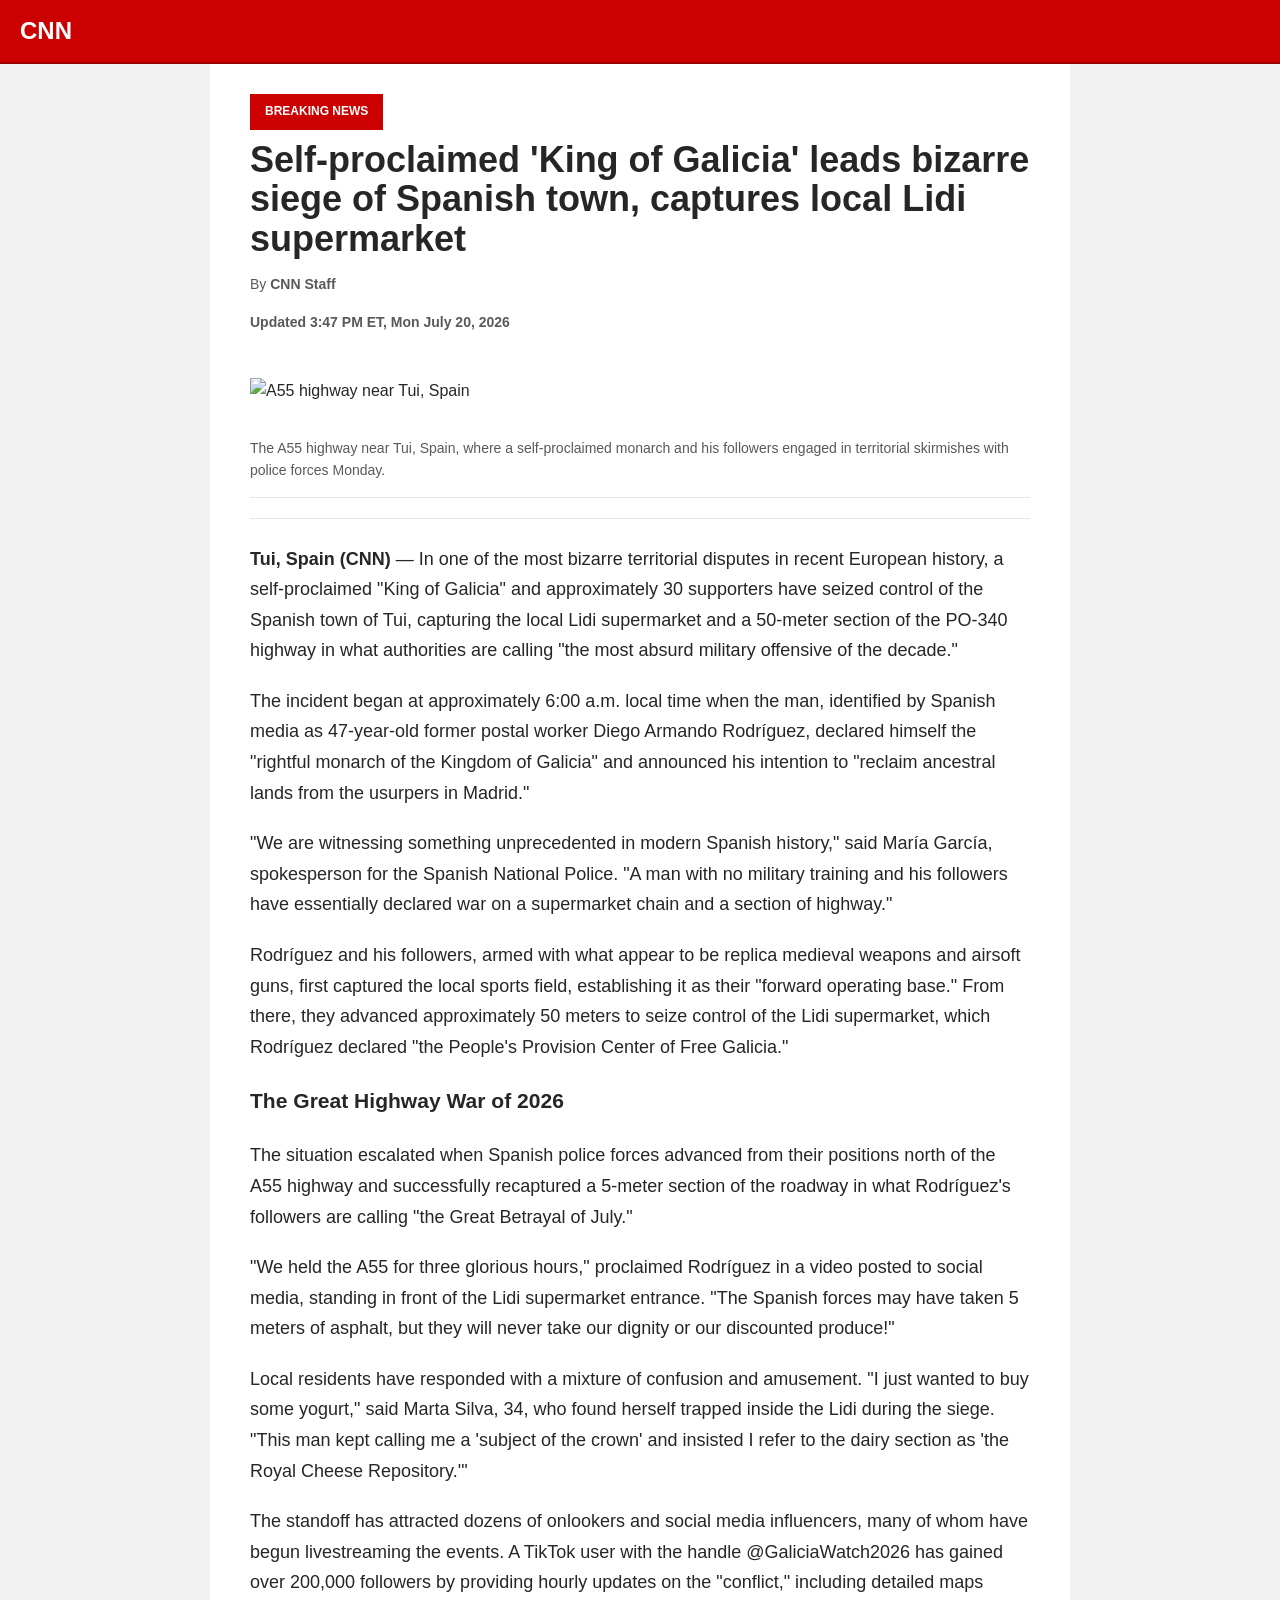
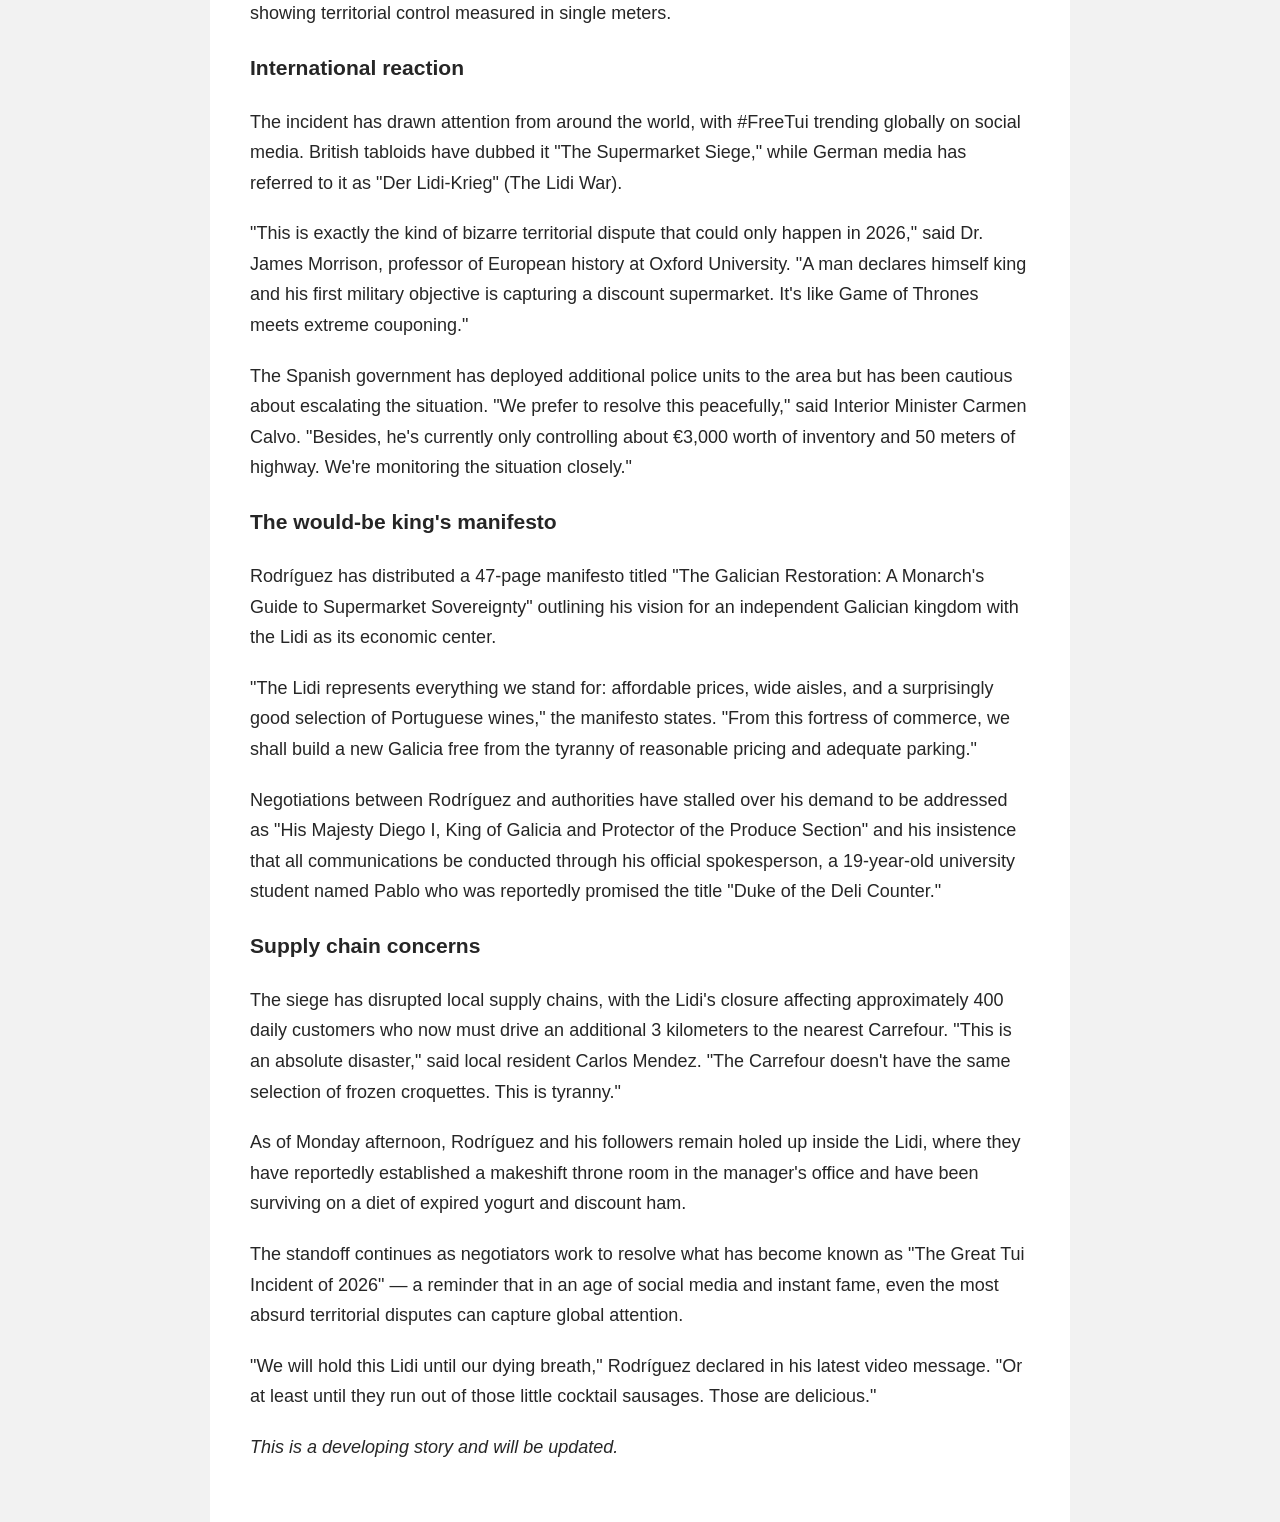
==== commit 32937cce: "v1088: now a reddit thread on someone's family voting records and some of the werid pollitcal stuff " ====
--- a/index.html
+++ b/index.html
@@ -3,314 +3,156 @@
 <head>
     <meta charset="UTF-8">
     <meta name="viewport" content="width=device-width, initial-scale=1.0">
-    <title>Is Maduro really about to invade Guyana or is this just desperation? : r/askVenezuela</title>
+    <title>Bizarre Siege of Tui: Self-Proclaimed King of Galicia Captures Spanish Town - CNN</title>
     <style>
         body {
-            font-family: -apple-system, BlinkMacSystemFont, 'Segoe UI', Roboto, Oxygen, Ubuntu, Cantarell, sans-serif;
-            background-color: #dae0e6;
-            color: #1c1c1c;
+            font-family: CNNSans, Helvetica Neue, Helvetica, Arial, Utkal, sans-serif;
+            background-color: #f2f2f2;
+            color: #262626;
             margin: 0;
-            padding: 20px;
-            line-height: 1.4;
+            padding: 0;
+            line-height: 1.6;
         }
-        .reddit-container {
-            max-width: 740px;
+        .cnn-header {
+            background-color: #cc0000;
+            color: white;
+            padding: 12px 20px;
+            font-size: 24px;
+            font-weight: bold;
+            border-bottom: 2px solid #990000;
+        }
+        .article-container {
+            max-width: 780px;
             margin: 0 auto;
             background-color: white;
-            border-radius: 8px;
-            box-shadow: 0 2px 4px rgba(0,0,0,0.1);
+            padding: 30px 40px;
         }
-        .post-header {
-            padding: 12px 16px;
-            border-bottom: 1px solid #ccc;
-            background-color: #f6f7f8;
-            border-radius: 8px 8px 0 0;
+        .article-header {
+            border-bottom: 1px solid #e6e6e6;
+            padding-bottom: 20px;
+            margin-bottom: 25px;
         }
-        .subreddit-name {
+        .article-title {
+            font-size: 36px;
+            font-weight: 700;
+            line-height: 1.1;
+            margin: 0 0 15px 0;
+            color: #262626;
+        }
+        .article-meta {
+            color: #595959;
             font-size: 14px;
-            color: #787c7e;
-            margin-bottom: 8px;
+            margin-bottom: 20px;
         }
-        .post-title {
-            font-size: 20px;
+        .article-image {
+            width: 100%;
+            margin: 25px 0;
+        }
+        .image-caption {
+            font-size: 14px;
+            color: #595959;
+            margin-top: 8px;
+            border-bottom: 1px solid #e6e6e6;
+            padding-bottom: 15px;
+        }
+        .article-body {
+            font-size: 18px;
+            line-height: 1.7;
+            margin-bottom: 30px;
+        }
+        .article-body p {
+            margin-bottom: 20px;
+        }
+        .breaking-banner {
+            background-color: #cc0000;
+            color: white;
+            padding: 8px 15px;
+            font-size: 12px;
+            font-weight: bold;
+            display: inline-block;
+            margin-bottom: 10px;
+        }
+        .update-time {
+            font-size: 13px;
+            color: #737373;
             font-weight: 500;
-            color: #1c1c1c;
-            margin: 0;
         }
-        .post-meta {
-            font-size: 12px;
-            color: #787c7e;
-            margin-top: 8px;
-        }
-        .post-content {
-            padding: 16px;
+        .byline {
             font-size: 14px;
-            line-height: 1.5;
-        }
-        .comments-section {
-            border-top: 1px solid #ccc;
-            padding: 16px;
-        }
-        .comment {
-            margin-bottom: 16px;
-            padding-left: 8px;
-            border-left: 2px solid #e9ecef;
-        }
-        .comment-author {
-            font-weight: 500;
-            color: #0079d3;
-            font-size: 12px;
-        }
-        .comment-time {
-            color: #787c7e;
-            font-size: 12px;
-            margin-left: 8px;
-        }
-        .comment-body {
-            font-size: 14px;
-            margin-top: 4px;
-            color: #1c1c1c;
-        }
-        .comment-score {
-            font-size: 12px;
-            color: #787c7e;
-            margin-top: 4px;
-        }
-        .reply {
-            margin-left: 24px;
-            margin-top: 12px;
-        }
-        .vote-buttons {
-            display: inline-block;
-            margin-right: 8px;
-        }
-        .vote-arrow {
-            color: #878a8c;
-            font-size: 16px;
-            margin-right: 4px;
+            color: #595959;
+            margin-bottom: 15px;
         }
     </style>
 </head>
 <body>
-    <div class="reddit-container">
-        <div class="post-header">
-            <div class="subreddit-name">r/askVenezuela</div>
-            <h1 class="post-title">Is Maduro really about to invade Guyana or is this just desperation?</h1>
-            <div class="post-meta">Posted by u/CaracasThrowaway123 12 hours ago</div>
-        </div>
-        
-        <div class="post-content">
-            <p>I'm seeing all this news about 70k troops on the border and I can't tell if this is real or just another Maduro distraction. My family in Caracas says people are talking about war but nobody knows anyone actually deployed. Is this just another one of his bullshit moves to distract from the fact that we can't even buy basic food?</p>
-        </div>
-        
-        <div class="comments-section">
-            <div class="comment">
-                <div>
-                    <span class="comment-author">u/MaracuchoEnExilio</span>
-                    <span class="comment-time">11 hours ago</span>
+    <div class="cnn-header">CNN</div>
+    
+    <div class="article-container">
+        <article>
+            <header class="article-header">
+                <span class="breaking-banner">BREAKING NEWS</span>
+                <h1 class="article-title">Self-proclaimed 'King of Galicia' leads bizarre siege of Spanish town, captures local Lidi supermarket</h1>
+                
+                <div class="byline">
+                    By <strong>CNN Staff</strong>
                 </div>
-                <div class="comment-body">
-                    Bro, this is 100% desperation. Maduro's approval is in the toilet, inflation is killing us, and suddenly we're supposed to care about some territory dispute from 100 years ago? My tia can't even find diabetes medication but sure, let's start a war over jungle.
+                
+                <div class="article-meta">
+                    <strong>Updated 3:47 PM ET, Mon July 20, 2026</strong>
                 </div>
-                <div class="comment-score">↑3.7k</div>
                 
-                <div class="reply">
-                    <div>
-                        <span class="comment-author">u/CaracasThrowaway123</span>
-                        <span class="comment-time">10 hours ago</span>
-                    </div>
-                    <div class="comment-body">
-                    That's what I'm saying! Like how are we supposed to invade anyone when our own military is eating out of garbage trucks? This whole thing feels like a telenovela plot.
-                    </div>
-                    <div class="comment-score">↑892</div>
-                </div>
+                <img src="https://cdn.cnn.com/cnnnext/dam/assets/260720144500-tui-spain-a55-highway-large-169.jpg" alt="A55 highway near Tui, Spain" class="article-image">
+                <div class="image-caption">The A55 highway near Tui, Spain, where a self-proclaimed monarch and his followers engaged in territorial skirmishes with police forces Monday.</div>
+            </header>
+
+            <div class="article-body">
+                <p><strong>Tui, Spain (CNN)</strong> — In one of the most bizarre territorial disputes in recent European history, a self-proclaimed "King of Galicia" and approximately 30 supporters have seized control of the Spanish town of Tui, capturing the local Lidi supermarket and a 50-meter section of the PO-340 highway in what authorities are calling "the most absurd military offensive of the decade."</p>
+
+                <p>The incident began at approximately 6:00 a.m. local time when the man, identified by Spanish media as 47-year-old former postal worker Diego Armando Rodríguez, declared himself the "rightful monarch of the Kingdom of Galicia" and announced his intention to "reclaim ancestral lands from the usurpers in Madrid."</p>
+
+                <p>"We are witnessing something unprecedented in modern Spanish history," said María García, spokesperson for the Spanish National Police. "A man with no military training and his followers have essentially declared war on a supermarket chain and a section of highway."</p>
+
+                <p>Rodríguez and his followers, armed with what appear to be replica medieval weapons and airsoft guns, first captured the local sports field, establishing it as their "forward operating base." From there, they advanced approximately 50 meters to seize control of the Lidi supermarket, which Rodríguez declared "the People's Provision Center of Free Galicia."</p>
+
+                <h3>The Great Highway War of 2026</h3>
+
+                <p>The situation escalated when Spanish police forces advanced from their positions north of the A55 highway and successfully recaptured a 5-meter section of the roadway in what Rodríguez's followers are calling "the Great Betrayal of July."</p>
+
+                <p>"We held the A55 for three glorious hours," proclaimed Rodríguez in a video posted to social media, standing in front of the Lidi supermarket entrance. "The Spanish forces may have taken 5 meters of asphalt, but they will never take our dignity or our discounted produce!"</p>
+
+                <p>Local residents have responded with a mixture of confusion and amusement. "I just wanted to buy some yogurt," said Marta Silva, 34, who found herself trapped inside the Lidi during the siege. "This man kept calling me a 'subject of the crown' and insisted I refer to the dairy section as 'the Royal Cheese Repository.'"</p>
+
+                <p>The standoff has attracted dozens of onlookers and social media influencers, many of whom have begun livestreaming the events. A TikTok user with the handle @GaliciaWatch2026 has gained over 200,000 followers by providing hourly updates on the "conflict," including detailed maps showing territorial control measured in single meters.</p>
+
+                <h3>International reaction</h3>
+
+                <p>The incident has drawn attention from around the world, with #FreeTui trending globally on social media. British tabloids have dubbed it "The Supermarket Siege," while German media has referred to it as "Der Lidi-Krieg" (The Lidi War).</p>
+
+                <p>"This is exactly the kind of bizarre territorial dispute that could only happen in 2026," said Dr. James Morrison, professor of European history at Oxford University. "A man declares himself king and his first military objective is capturing a discount supermarket. It's like Game of Thrones meets extreme couponing."</p>
+
+                <p>The Spanish government has deployed additional police units to the area but has been cautious about escalating the situation. "We prefer to resolve this peacefully," said Interior Minister Carmen Calvo. "Besides, he's currently only controlling about €3,000 worth of inventory and 50 meters of highway. We're monitoring the situation closely."</p>
+
+                <h3>The would-be king's manifesto</h3>
+
+                <p>Rodríguez has distributed a 47-page manifesto titled "The Galician Restoration: A Monarch's Guide to Supermarket Sovereignty" outlining his vision for an independent Galician kingdom with the Lidi as its economic center.</p>
+
+                <p>"The Lidi represents everything we stand for: affordable prices, wide aisles, and a surprisingly good selection of Portuguese wines," the manifesto states. "From this fortress of commerce, we shall build a new Galicia free from the tyranny of reasonable pricing and adequate parking."</p>
+
+                <p>Negotiations between Rodríguez and authorities have stalled over his demand to be addressed as "His Majesty Diego I, King of Galicia and Protector of the Produce Section" and his insistence that all communications be conducted through his official spokesperson, a 19-year-old university student named Pablo who was reportedly promised the title "Duke of the Deli Counter."</p>
+
+                <h3>Supply chain concerns</h3>
+
+                <p>The siege has disrupted local supply chains, with the Lidi's closure affecting approximately 400 daily customers who now must drive an additional 3 kilometers to the nearest Carrefour. "This is an absolute disaster," said local resident Carlos Mendez. "The Carrefour doesn't have the same selection of frozen croquettes. This is tyranny."</p>
+
+                <p>As of Monday afternoon, Rodríguez and his followers remain holed up inside the Lidi, where they have reportedly established a makeshift throne room in the manager's office and have been surviving on a diet of expired yogurt and discount ham.</p>
+
+                <p>The standoff continues as negotiators work to resolve what has become known as "The Great Tui Incident of 2026" — a reminder that in an age of social media and instant fame, even the most absurd territorial disputes can capture global attention.</p>
+
+                <p>"We will hold this Lidi until our dying breath," Rodríguez declared in his latest video message. "Or at least until they run out of those little cocktail sausages. Those are delicious."</p>
+
+                <p><em>This is a developing story and will be updated.</em></p>
             </div>
-            
-            <div class="comment">
-                <div>
-                    <span class="comment-author">u/ValenciaResident</span>
-                    <span class="comment-time">10 hours ago</span>
-                </div>
-                <div class="comment-body">
-                    Can confirm - I'm in Valencia and the military presence is exactly zero. No convoys, no troops, nothing. The only thing moving is the price of everything going up. This is pure theater and we're the unwilling audience.
-                </div>
-                <div class="comment-score">↑2.8k</div>
-                
-                <div class="reply">
-                    <div>
-                        <span class="comment-author">u/MilitaryAnalystVE</span>
-                        <span class="comment-time">9 hours ago</span>
-                    </div>
-                    <div class="comment-body">
-                    Exactly. Venezuela's military is a paper tiger. Half their equipment doesn't work, soldiers are deserting daily, and they're going to take on a war? Maduro needs to check his own bank account before checking troop numbers.
-                    </div>
-                    <div class="comment-score">↑1.5k</div>
-                </div>
-            </div>
-            
-            <div class="comment">
-                <div>
-                    <span class="comment-author">u/ExPDVSA</span>
-                    <span class="comment-time">9 hours ago</span>
-                </div>
-                <div class="comment-body">
-                    Former PDVSA here - this is about oil, not territory. The Essequibo has massive reserves and Maduro sees it as his ticket out of economic collapse. He doesn't give a shit about "sovereignty" - he needs money to keep paying off the military.
-                </div>
-                <div class="comment-score">↑4.2k</div>
-                
-                <div class="reply">
-                    <div>
-                        <span class="comment-author">u/CaracasThrowaway123</span>
-                        <span class="comment-time">8 hours ago</span>
-                    </div>
-                    <div class="comment-body">
-                    So we're supposed to die for oil that we'll never see? My salary is worth less every day and now I'm supposed to support a war for Maduro's wallet?
-                    </div>
-                    <div class="comment-score">↑1.1k</div>
-                </div>
-            </div>
-            
-            <div class="comment">
-                <div>
-                    <span class="comment-author">u/Barranquillero</span>
-                    <span class="comment-time">8 hours ago</span>
-                </div>
-                <div class="comment-body">
-                    Colombian here - watching this from the border. Maduro is playing with fire. If he actually invades, Brazil will respond, the US will get involved, and Venezuela will get absolutely demolished. He's gambling with all our lives for a publicity stunt.
-                </div>
-                <div class="comment-score">↑3.1k</div>
-                
-                <div class="reply">
-                    <div>
-                        <span class="comment-author">u/VenezuelaKnowsBetter</span>
-                        <span class="comment-time">7 hours ago</span>
-                    </div>
-                    <div class="comment-body">
-                    He's done this before - remember when he "mobilized" troops during the Colombia border crisis in 2015? Nothing happened then either. This is just louder because he's more desperate.
-                    </div>
-                    <div class="comment-score">↑892</div>
-                </div>
-            </div>
-            
-            <div class="comment">
-                <div>
-                    <span class="comment-author">u/PsychologyMajorVE</span>
-                    <span class="comment-time">7 hours ago</span>
-                </div>
-                <div class="comment-body">
-                    Psychology student here - classic authoritarian move. When domestic pressure becomes unbearable, create an external enemy. Maduro's literally manufacturing a war to avoid dealing with the fact that his policies have destroyed our country.
-                </div>
-                <div class="comment-score">↑2.6k</div>
-            </div>
-            
-            <div class="comment">
-                <div>
-                    <span class="comment-author">u/TachiraFarmer</span>
-                    <span class="comment-time">7 hours ago</span>
-                </div>
-                <div class="comment-body">
-                    My farm is 50km from the Guyana border. Nothing. No troops, no tanks, no nothing. Just the same broken road that's been there since Chavez died. Maduro couldn't invade a whorehouse with a fistful of bolivars.
-                </div>
-                <div class="comment-score">↑3.4k</div>
-                
-                <div class="reply">
-                    <div>
-                        <span class="comment-author">u/CaracasThrowaway123</span>
-                        <span class="comment-time">6 hours ago</span>
-                    </div>
-                    <div class="comment-body">
-                    This made me laugh but it's so true. We're supposed to believe he can organize a military invasion when he can't even organize food distribution?
-                    </div>
-                    <div class="comment-score">↑567</div>
-                </div>
-            </div>
-            
-            <div class="comment">
-                <div>
-                    <span class="comment-author">u/ExMilitaryVE</span>
-                    <span class="comment-time">6 hours ago</span>
-                </div>
-                <div class="comment-body">
-                    Former military - the Venezuelan armed forces are completely broken. Corruption has eaten everything. Half the "troops" on the border are probably imaginary units that exist only on paper so officers can collect their salaries. This is a complete joke.
-                </div>
-                <div class="comment-score">↑4.8k</div>
-                
-                <div class="reply">
-                    <div>
-                        <span class="comment-author">u/CurrentMilitaryVE</span>
-                        <span class="comment-time">5 hours ago</span>
-                    </div>
-                    <div class="comment-body">
-                    Current military here - can confirm. We have "ghost battalions" that exist only for budget purposes. My unit hasn't received proper equipment in years. If we actually had to fight, we'd be using sticks and rocks.
-                    </div>
-                    <div class="comment-score">↑2.1k</div>
-                </div>
-            </div>
-            
-            <div>
-                <span class="comment-author">u/HistoryBuffVE</span>
-                <span class="comment-time">5 hours ago</span>
-            </div>
-            <div class="comment-body">
-                History teacher - Venezuela has claimed the Essequibo since 1899 but only started caring when Exxon found oil. This isn't about "historic rights" - it's about Maduro needing a distraction and money. He's willing to risk war for his own survival.
-            </div>
-            <div class="comment-score">↑3.9k</div>
-            
-            <div class="comment">
-                <div>
-                    <span class="comment-author">u/CaracasMom</span>
-                    <span class="comment-time">4 hours ago</span>
-                </div>
-                <div class="comment-body">
-                    Mother of three here - I can't even find milk for my babies and this motherfucker wants to start a war? My kids go to bed hungry while he plays soldier on TV. I hope he rots in hell.
-                </div>
-                <div class="comment-score">↑5.2k</div>
-            </div>
-            
-            <div class="comment">
-                <div>
-                    <span class="comment-author">u/EconomicsStudentVE</span>
-                    <span class="comment-time">4 hours ago</span>
-                </div>
-                <div class="comment-body">
-                    Economics student - even if Venezuela took the Essequibo, we'd need billions in investment to extract that oil. We can't even maintain our existing oil fields. This is like a homeless man planning to buy a mansion.
-                </div>
-                <div class="comment-score">↑2.4k</div>
-                
-                <div class="reply">
-                    <div>
-                        <span class="comment-author">u/PDVSAEngineer</span>
-                        <span class="comment-time">3 hours ago</span>
-                    </div>
-                    <div class="comment-body">
-                    PDVSA engineer - our production has fallen from 3.5 million barrels to under 500k. We don't have the technology, expertise, or money to develop new fields. This is fantasy land thinking.
-                    </div>
-                    <div class="comment-score">↑1.3k</div>
-                </div>
-            </div>
-            
-            <div class="comment">
-                <div>
-                    <span class="comment-author">u/JustHereForTheChaos</span>
-                    <span class="comment-time">3 hours ago</span>
-                </div>
-                <div class="comment-body">
-                    At this point I'm just waiting for Maduro to announce we're invading Mars because it "historically belongs to Venezuela." The man is completely detached from reality and we're all paying for his delusions.
-                </div>
-                <div class="comment-score">↑1.8k</div>
-            </div>
-            
-            <div class="comment">
-                <div>
-                    <span class="comment-author">u/VenezuelanInMiami</span>
-                    <span class="comment-time">2 hours ago</span>
-                </div>
-                <div class="comment-body">
-                    In Miami watching this shitshow unfold. Maduro is literally holding Venezuela hostage - if he can't rule it, he'll destroy it. This war talk is his way of saying "if I'm going down, I'm taking everyone with me."
-                </div>
-                <div class="comment-score">↑2.9k</div>
-            </div>
-        </div>
+        </article>
     </div>
 <script defer src="https://static.cloudflareinsights.com/beacon.min.js/v8c78df7c7c0f484497ecbca7046644da1771523124516" integrity="sha512-8DS7rgIrAmghBFwoOTujcf6D9rXvH8xm8JQ1Ja01h9QX8EzXldiszufYa4IFfKdLUKTTrnSFXLDkUEOTrZQ8Qg==" data-cf-beacon='{"version":"2024.11.0","token":"4c6229722a6346bc8eb5cb0e5eae5d41","server_timing":{"name":{"cfCacheStatus":true,"cfEdge":true,"cfExtPri":true,"cfL4":true,"cfOrigin":true,"cfSpeedBrain":true},"location_startswith":null}}' crossorigin="anonymous"></script>
 </body>
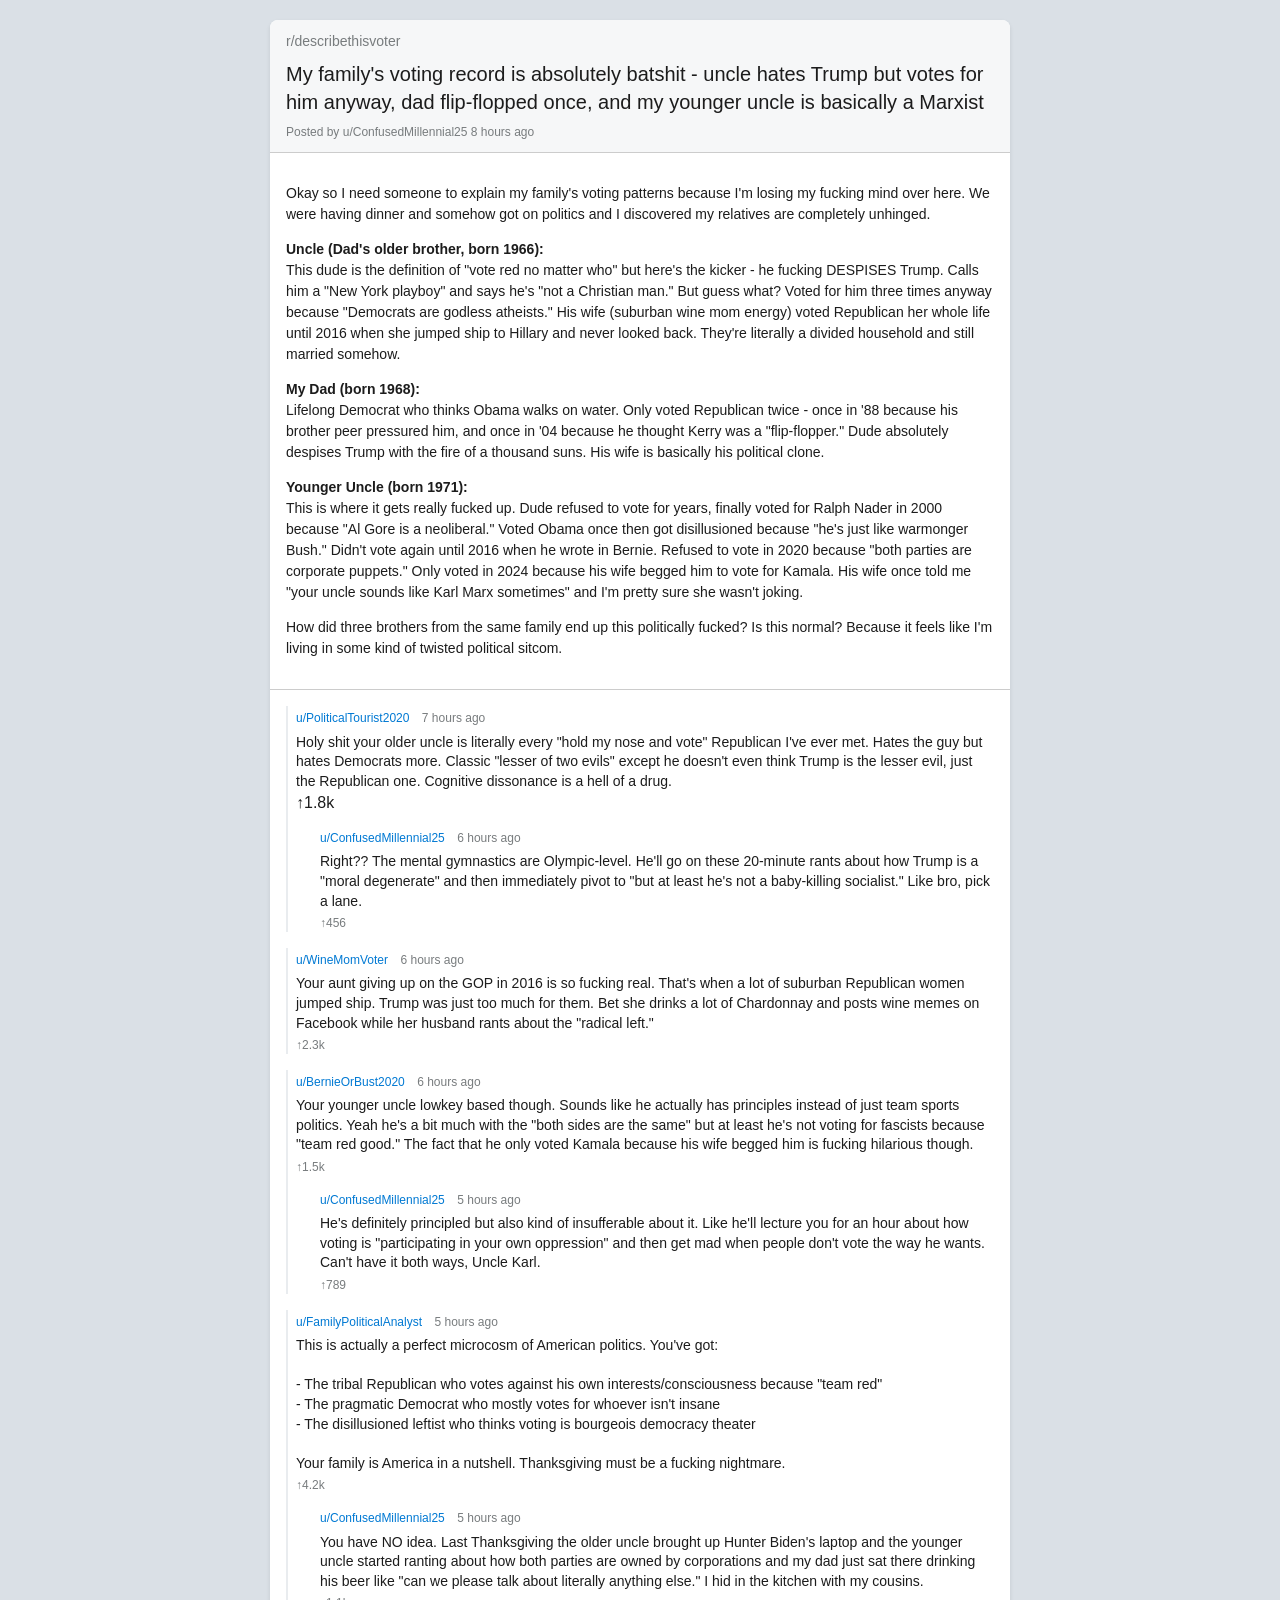
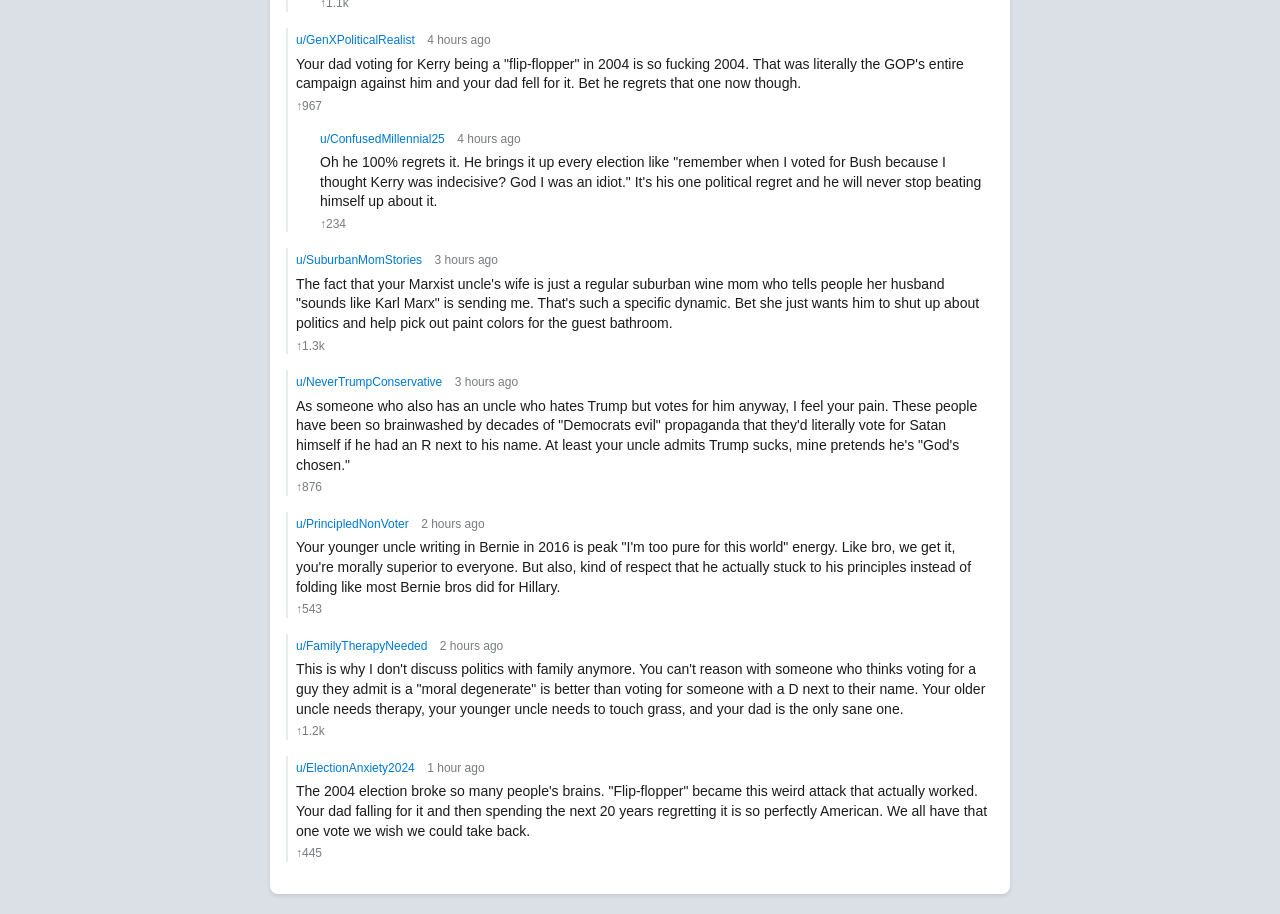
==== commit d4c5f498: "v1089: Version 1089" ====
--- a/index.html
+++ b/index.html
@@ -3,156 +3,280 @@
 <head>
     <meta charset="UTF-8">
     <meta name="viewport" content="width=device-width, initial-scale=1.0">
-    <title>Bizarre Siege of Tui: Self-Proclaimed King of Galicia Captures Spanish Town - CNN</title>
+    <title>My family's voting record is absolutely batshit - uncle hates Trump but votes for him anyway, dad flip-flopped once, and my younger uncle is basically a Marxist : r/describethisvoter</title>
     <style>
         body {
-            font-family: CNNSans, Helvetica Neue, Helvetica, Arial, Utkal, sans-serif;
-            background-color: #f2f2f2;
-            color: #262626;
+            font-family: -apple-system, BlinkMacSystemFont, 'Segoe UI', Roboto, Oxygen, Ubuntu, Cantarell, sans-serif;
+            background-color: #dae0e6;
+            color: #1c1c1c;
             margin: 0;
-            padding: 0;
-            line-height: 1.6;
-        }
-        .cnn-header {
-            background-color: #cc0000;
-            color: white;
-            padding: 12px 20px;
-            font-size: 24px;
-            font-weight: bold;
-            border-bottom: 2px solid #990000;
-        }
-        .article-container {
-            max-width: 780px;
+            padding: 20px;
+            line-height: 1.4;
+        }
+        .reddit-container {
+            max-width: 740px;
             margin: 0 auto;
             background-color: white;
-            padding: 30px 40px;
-        }
-        .article-header {
-            border-bottom: 1px solid #e6e6e6;
-            padding-bottom: 20px;
-            margin-bottom: 25px;
-        }
-        .article-title {
-            font-size: 36px;
-            font-weight: 700;
-            line-height: 1.1;
-            margin: 0 0 15px 0;
-            color: #262626;
-        }
-        .article-meta {
-            color: #595959;
+            border-radius: 8px;
+            box-shadow: 0 2px 4px rgba(0,0,0,0.1);
+        }
+        .post-header {
+            padding: 12px 16px;
+            border-bottom: 1px solid #ccc;
+            background-color: #f6f7f8;
+            border-radius: 8px 8px 0 0;
+        }
+        .subreddit-name {
             font-size: 14px;
-            margin-bottom: 20px;
-        }
-        .article-image {
-            width: 100%;
-            margin: 25px 0;
-        }
-        .image-caption {
+            color: #787c7e;
+            margin-bottom: 8px;
+        }
+        .post-title {
+            font-size: 20px;
+            font-weight: 500;
+            color: #1c1c1c;
+            margin: 0;
+        }
+        .post-meta {
+            font-size: 12px;
+            color: #787c7e;
+            margin-top: 8px;
+        }
+        .post-content {
+            padding: 16px;
             font-size: 14px;
-            color: #595959;
-            margin-top: 8px;
-            border-bottom: 1px solid #e6e6e6;
-            padding-bottom: 15px;
-        }
-        .article-body {
-            font-size: 18px;
-            line-height: 1.7;
-            margin-bottom: 30px;
-        }
-        .article-body p {
-            margin-bottom: 20px;
-        }
-        .breaking-banner {
-            background-color: #cc0000;
-            color: white;
-            padding: 8px 15px;
-            font-size: 12px;
-            font-weight: bold;
+            line-height: 1.5;
+        }
+        .comments-section {
+            border-top: 1px solid #ccc;
+            padding: 16px;
+        }
+        .comment {
+            margin-bottom: 16px;
+            padding-left: 8px;
+            border-left: 2px solid #e9ecef;
+        }
+        .comment-author {
+            font-weight: 500;
+            color: #0079d3;
+            font-size: 12px;
+        }
+        .comment-time {
+            color: #787c7e;
+            font-size: 12px;
+            margin-left: 8px;
+        }
+        .comment-body {
+            font-size: 14px;
+            margin-top: 4px;
+            color: #1c1c1c;
+        }
+        .comment-score {
+            font-size: 12px;
+            color: #787c7e;
+            margin-top: 4px;
+        }
+        .reply {
+            margin-left: 24px;
+            margin-top: 12px;
+        }
+        .vote-buttons {
             display: inline-block;
-            margin-bottom: 10px;
-        }
-        .update-time {
-            font-size: 13px;
-            color: #737373;
-            font-weight: 500;
-        }
-        .byline {
-            font-size: 14px;
-            color: #595959;
-            margin-bottom: 15px;
+            margin-right: 8px;
+        }
+        .vote-arrow {
+            color: #878a8c;
+            font-size: 16px;
+            margin-right: 4px;
         }
     </style>
 </head>
 <body>
-    <div class="cnn-header">CNN</div>
-    
-    <div class="article-container">
-        <article>
-            <header class="article-header">
-                <span class="breaking-banner">BREAKING NEWS</span>
-                <h1 class="article-title">Self-proclaimed 'King of Galicia' leads bizarre siege of Spanish town, captures local Lidi supermarket</h1>
-                
-                <div class="byline">
-                    By <strong>CNN Staff</strong>
-                </div>
-                
-                <div class="article-meta">
-                    <strong>Updated 3:47 PM ET, Mon July 20, 2026</strong>
-                </div>
-                
-                <img src="https://cdn.cnn.com/cnnnext/dam/assets/260720144500-tui-spain-a55-highway-large-169.jpg" alt="A55 highway near Tui, Spain" class="article-image">
-                <div class="image-caption">The A55 highway near Tui, Spain, where a self-proclaimed monarch and his followers engaged in territorial skirmishes with police forces Monday.</div>
-            </header>
-
-            <div class="article-body">
-                <p><strong>Tui, Spain (CNN)</strong> — In one of the most bizarre territorial disputes in recent European history, a self-proclaimed "King of Galicia" and approximately 30 supporters have seized control of the Spanish town of Tui, capturing the local Lidi supermarket and a 50-meter section of the PO-340 highway in what authorities are calling "the most absurd military offensive of the decade."</p>
-
-                <p>The incident began at approximately 6:00 a.m. local time when the man, identified by Spanish media as 47-year-old former postal worker Diego Armando Rodríguez, declared himself the "rightful monarch of the Kingdom of Galicia" and announced his intention to "reclaim ancestral lands from the usurpers in Madrid."</p>
-
-                <p>"We are witnessing something unprecedented in modern Spanish history," said María García, spokesperson for the Spanish National Police. "A man with no military training and his followers have essentially declared war on a supermarket chain and a section of highway."</p>
-
-                <p>Rodríguez and his followers, armed with what appear to be replica medieval weapons and airsoft guns, first captured the local sports field, establishing it as their "forward operating base." From there, they advanced approximately 50 meters to seize control of the Lidi supermarket, which Rodríguez declared "the People's Provision Center of Free Galicia."</p>
-
-                <h3>The Great Highway War of 2026</h3>
-
-                <p>The situation escalated when Spanish police forces advanced from their positions north of the A55 highway and successfully recaptured a 5-meter section of the roadway in what Rodríguez's followers are calling "the Great Betrayal of July."</p>
-
-                <p>"We held the A55 for three glorious hours," proclaimed Rodríguez in a video posted to social media, standing in front of the Lidi supermarket entrance. "The Spanish forces may have taken 5 meters of asphalt, but they will never take our dignity or our discounted produce!"</p>
-
-                <p>Local residents have responded with a mixture of confusion and amusement. "I just wanted to buy some yogurt," said Marta Silva, 34, who found herself trapped inside the Lidi during the siege. "This man kept calling me a 'subject of the crown' and insisted I refer to the dairy section as 'the Royal Cheese Repository.'"</p>
-
-                <p>The standoff has attracted dozens of onlookers and social media influencers, many of whom have begun livestreaming the events. A TikTok user with the handle @GaliciaWatch2026 has gained over 200,000 followers by providing hourly updates on the "conflict," including detailed maps showing territorial control measured in single meters.</p>
-
-                <h3>International reaction</h3>
-
-                <p>The incident has drawn attention from around the world, with #FreeTui trending globally on social media. British tabloids have dubbed it "The Supermarket Siege," while German media has referred to it as "Der Lidi-Krieg" (The Lidi War).</p>
-
-                <p>"This is exactly the kind of bizarre territorial dispute that could only happen in 2026," said Dr. James Morrison, professor of European history at Oxford University. "A man declares himself king and his first military objective is capturing a discount supermarket. It's like Game of Thrones meets extreme couponing."</p>
-
-                <p>The Spanish government has deployed additional police units to the area but has been cautious about escalating the situation. "We prefer to resolve this peacefully," said Interior Minister Carmen Calvo. "Besides, he's currently only controlling about €3,000 worth of inventory and 50 meters of highway. We're monitoring the situation closely."</p>
-
-                <h3>The would-be king's manifesto</h3>
-
-                <p>Rodríguez has distributed a 47-page manifesto titled "The Galician Restoration: A Monarch's Guide to Supermarket Sovereignty" outlining his vision for an independent Galician kingdom with the Lidi as its economic center.</p>
-
-                <p>"The Lidi represents everything we stand for: affordable prices, wide aisles, and a surprisingly good selection of Portuguese wines," the manifesto states. "From this fortress of commerce, we shall build a new Galicia free from the tyranny of reasonable pricing and adequate parking."</p>
-
-                <p>Negotiations between Rodríguez and authorities have stalled over his demand to be addressed as "His Majesty Diego I, King of Galicia and Protector of the Produce Section" and his insistence that all communications be conducted through his official spokesperson, a 19-year-old university student named Pablo who was reportedly promised the title "Duke of the Deli Counter."</p>
-
-                <h3>Supply chain concerns</h3>
-
-                <p>The siege has disrupted local supply chains, with the Lidi's closure affecting approximately 400 daily customers who now must drive an additional 3 kilometers to the nearest Carrefour. "This is an absolute disaster," said local resident Carlos Mendez. "The Carrefour doesn't have the same selection of frozen croquettes. This is tyranny."</p>
-
-                <p>As of Monday afternoon, Rodríguez and his followers remain holed up inside the Lidi, where they have reportedly established a makeshift throne room in the manager's office and have been surviving on a diet of expired yogurt and discount ham.</p>
-
-                <p>The standoff continues as negotiators work to resolve what has become known as "The Great Tui Incident of 2026" — a reminder that in an age of social media and instant fame, even the most absurd territorial disputes can capture global attention.</p>
-
-                <p>"We will hold this Lidi until our dying breath," Rodríguez declared in his latest video message. "Or at least until they run out of those little cocktail sausages. Those are delicious."</p>
-
-                <p><em>This is a developing story and will be updated.</em></p>
-            </div>
-        </article>
+    <div class="reddit-container">
+        <div class="post-header">
+            <div class="subreddit-name">r/describethisvoter</div>
+            <h1 class="post-title">My family's voting record is absolutely batshit - uncle hates Trump but votes for him anyway, dad flip-flopped once, and my younger uncle is basically a Marxist</h1>
+            <div class="post-meta">Posted by u/ConfusedMillennial25 8 hours ago</div>
+        </div>
+        
+        <div class="post-content">
+            <p>Okay so I need someone to explain my family's voting patterns because I'm losing my fucking mind over here. We were having dinner and somehow got on politics and I discovered my relatives are completely unhinged.</p>
+            
+            <p><strong>Uncle (Dad's older brother, born 1966):</strong><br>
+            This dude is the definition of "vote red no matter who" but here's the kicker - he fucking DESPISES Trump. Calls him a "New York playboy" and says he's "not a Christian man." But guess what? Voted for him three times anyway because "Democrats are godless atheists." His wife (suburban wine mom energy) voted Republican her whole life until 2016 when she jumped ship to Hillary and never looked back. They're literally a divided household and still married somehow.</p>
+            
+            <p><strong>My Dad (born 1968):</strong><br>
+            Lifelong Democrat who thinks Obama walks on water. Only voted Republican twice - once in '88 because his brother peer pressured him, and once in '04 because he thought Kerry was a "flip-flopper." Dude absolutely despises Trump with the fire of a thousand suns. His wife is basically his political clone.</p>
+            
+            <p><strong>Younger Uncle (born 1971):</strong><br>
+            This is where it gets really fucked up. Dude refused to vote for years, finally voted for Ralph Nader in 2000 because "Al Gore is a neoliberal." Voted Obama once then got disillusioned because "he's just like warmonger Bush." Didn't vote again until 2016 when he wrote in Bernie. Refused to vote in 2020 because "both parties are corporate puppets." Only voted in 2024 because his wife begged him to vote for Kamala. His wife once told me "your uncle sounds like Karl Marx sometimes" and I'm pretty sure she wasn't joking.</p>
+            
+            <p>How did three brothers from the same family end up this politically fucked? Is this normal? Because it feels like I'm living in some kind of twisted political sitcom.</p>
+        </div>
+        
+        <div class="comments-section">
+            <div class="comment">
+                <div>
+                    <span class="comment-author">u/PoliticalTourist2020</span>
+                    <span class="comment-time">7 hours ago</span>
+                </div>
+                <div class="comment-body">
+                    Holy shit your older uncle is literally every "hold my nose and vote" Republican I've ever met. Hates the guy but hates Democrats more. Classic "lesser of two evils" except he doesn't even think Trump is the lesser evil, just the Republican one. Cognitive dissonance is a hell of a drug.
+                </div>
+                <div class="vote-score">↑1.8k</div>
+                
+                <div class="reply">
+                    <div>
+                        <span class="comment-author">u/ConfusedMillennial25</span>
+                        <span class="comment-time">6 hours ago</span>
+                    </div>
+                    <div class="comment-body">
+                    Right?? The mental gymnastics are Olympic-level. He'll go on these 20-minute rants about how Trump is a "moral degenerate" and then immediately pivot to "but at least he's not a baby-killing socialist." Like bro, pick a lane.
+                    </div>
+                    <div class="comment-score">↑456</div>
+                </div>
+            </div>
+            
+            <div class="comment">
+                <div>
+                    <span class="comment-author">u/WineMomVoter</span>
+                    <span class="comment-time">6 hours ago</span>
+                </div>
+                <div class="comment-body">
+                    Your aunt giving up on the GOP in 2016 is so fucking real. That's when a lot of suburban Republican women jumped ship. Trump was just too much for them. Bet she drinks a lot of Chardonnay and posts wine memes on Facebook while her husband rants about the "radical left."
+                </div>
+                <div class="comment-score">↑2.3k</div>
+            </div>
+            
+            <div class="comment">
+                <div>
+                    <span class="comment-author">u/BernieOrBust2020</span>
+                    <span class="comment-time">6 hours ago</span>
+                </div>
+                <div class="comment-body">
+                    Your younger uncle lowkey based though. Sounds like he actually has principles instead of just team sports politics. Yeah he's a bit much with the "both sides are the same" but at least he's not voting for fascists because "team red good." The fact that he only voted Kamala because his wife begged him is fucking hilarious though.
+                </div>
+                <div class="comment-score">↑1.5k</div>
+                
+                <div class="reply">
+                    <div>
+                        <span class="comment-author">u/ConfusedMillennial25</span>
+                        <span class="comment-time">5 hours ago</span>
+                    </div>
+                    <div class="comment-body">
+                    He's definitely principled but also kind of insufferable about it. Like he'll lecture you for an hour about how voting is "participating in your own oppression" and then get mad when people don't vote the way he wants. Can't have it both ways, Uncle Karl.
+                    </div>
+                    <div class="comment-score">↑789</div>
+                </div>
+            </div>
+            
+            <div class="comment">
+                <div>
+                    <span class="comment-author">u/FamilyPoliticalAnalyst</span>
+                    <span class="comment-time">5 hours ago</span>
+                </div>
+                <div class="comment-body">
+                    This is actually a perfect microcosm of American politics. You've got:
+                    <br><br>
+                    - The tribal Republican who votes against his own interests/consciousness because "team red"
+                    <br>
+                    - The pragmatic Democrat who mostly votes for whoever isn't insane
+                    <br>
+                    - The disillusioned leftist who thinks voting is bourgeois democracy theater
+                    <br><br>
+                    Your family is America in a nutshell. Thanksgiving must be a fucking nightmare.
+                </div>
+                <div class="comment-score">↑4.2k</div>
+                
+                <div class="reply">
+                    <div>
+                        <span class="comment-author">u/ConfusedMillennial25</span>
+                        <span class="comment-time">5 hours ago</span>
+                    </div>
+                    <div class="comment-body">
+                    You have NO idea. Last Thanksgiving the older uncle brought up Hunter Biden's laptop and the younger uncle started ranting about how both parties are owned by corporations and my dad just sat there drinking his beer like "can we please talk about literally anything else." I hid in the kitchen with my cousins.
+                    </div>
+                    <div class="comment-score">↑1.1k</div>
+                </div>
+            </div>
+            
+            <div class="comment">
+                <div>
+                    <span class="comment-author">u/GenXPoliticalRealist</span>
+                    <span class="comment-time">4 hours ago</span>
+                </div>
+                <div class="comment-body">
+                    Your dad voting for Kerry being a "flip-flopper" in 2004 is so fucking 2004. That was literally the GOP's entire campaign against him and your dad fell for it. Bet he regrets that one now though.
+                </div>
+                <div class="comment-score">↑967</div>
+                
+                <div class="reply">
+                    <div>
+                        <span class="comment-author">u/ConfusedMillennial25</span>
+                        <span class="comment-time">4 hours ago</span>
+                    </div>
+                    <div class="comment-body">
+                    Oh he 100% regrets it. He brings it up every election like "remember when I voted for Bush because I thought Kerry was indecisive? God I was an idiot." It's his one political regret and he will never stop beating himself up about it.
+                    </div>
+                    <div class="comment-score">↑234</div>
+                </div>
+            </div>
+            
+            <div class="comment">
+                <div>
+                    <span class="comment-author">u/SuburbanMomStories</span>
+                    <span class="comment-time">3 hours ago</span>
+                </div>
+                <div class="comment-body">
+                    The fact that your Marxist uncle's wife is just a regular suburban wine mom who tells people her husband "sounds like Karl Marx" is sending me. That's such a specific dynamic. Bet she just wants him to shut up about politics and help pick out paint colors for the guest bathroom.
+                </div>
+                <div class="comment-score">↑1.3k</div>
+            </div>
+            
+            <div class="comment">
+                <div>
+                    <span class="comment-author">u/NeverTrumpConservative</span>
+                    <span class="comment-time">3 hours ago</span>
+                </div>
+                <div class="comment-body">
+                    As someone who also has an uncle who hates Trump but votes for him anyway, I feel your pain. These people have been so brainwashed by decades of "Democrats evil" propaganda that they'd literally vote for Satan himself if he had an R next to his name. At least your uncle admits Trump sucks, mine pretends he's "God's chosen."
+                </div>
+                <div class="comment-score">↑876</div>
+            </div>
+            
+            <div class="comment">
+                <div>
+                    <span class="comment-author">u/PrincipledNonVoter</span>
+                    <span class="comment-time">2 hours ago</span>
+                </div>
+                <div class="comment-body">
+                    Your younger uncle writing in Bernie in 2016 is peak "I'm too pure for this world" energy. Like bro, we get it, you're morally superior to everyone. But also, kind of respect that he actually stuck to his principles instead of folding like most Bernie bros did for Hillary.
+                </div>
+                <div class="comment-score">↑543</div>
+            </div>
+            
+            <div class="comment">
+                <div>
+                    <span class="comment-author">u/FamilyTherapyNeeded</span>
+                    <span class="comment-time">2 hours ago</span>
+                </div>
+                <div class="comment-body">
+                    This is why I don't discuss politics with family anymore. You can't reason with someone who thinks voting for a guy they admit is a "moral degenerate" is better than voting for someone with a D next to their name. Your older uncle needs therapy, your younger uncle needs to touch grass, and your dad is the only sane one.
+                </div>
+                <div class="comment-score">↑1.2k</div>
+            </div>
+            
+            <div class="comment">
+                <div>
+                    <span class="comment-author">u/ElectionAnxiety2024</span>
+                    <span class="comment-time">1 hour ago</span>
+                </div>
+                <div class="comment-body">
+                    The 2004 election broke so many people's brains. "Flip-flopper" became this weird attack that actually worked. Your dad falling for it and then spending the next 20 years regretting it is so perfectly American. We all have that one vote we wish we could take back.
+                </div>
+                <div class="comment-score">↑445</div>
+            </div>
+        </div>
     </div>
 <script defer src="https://static.cloudflareinsights.com/beacon.min.js/v8c78df7c7c0f484497ecbca7046644da1771523124516" integrity="sha512-8DS7rgIrAmghBFwoOTujcf6D9rXvH8xm8JQ1Ja01h9QX8EzXldiszufYa4IFfKdLUKTTrnSFXLDkUEOTrZQ8Qg==" data-cf-beacon='{"version":"2024.11.0","token":"4c6229722a6346bc8eb5cb0e5eae5d41","server_timing":{"name":{"cfCacheStatus":true,"cfEdge":true,"cfExtPri":true,"cfL4":true,"cfOrigin":true,"cfSpeedBrain":true},"location_startswith":null}}' crossorigin="anonymous"></script>
 </body>
